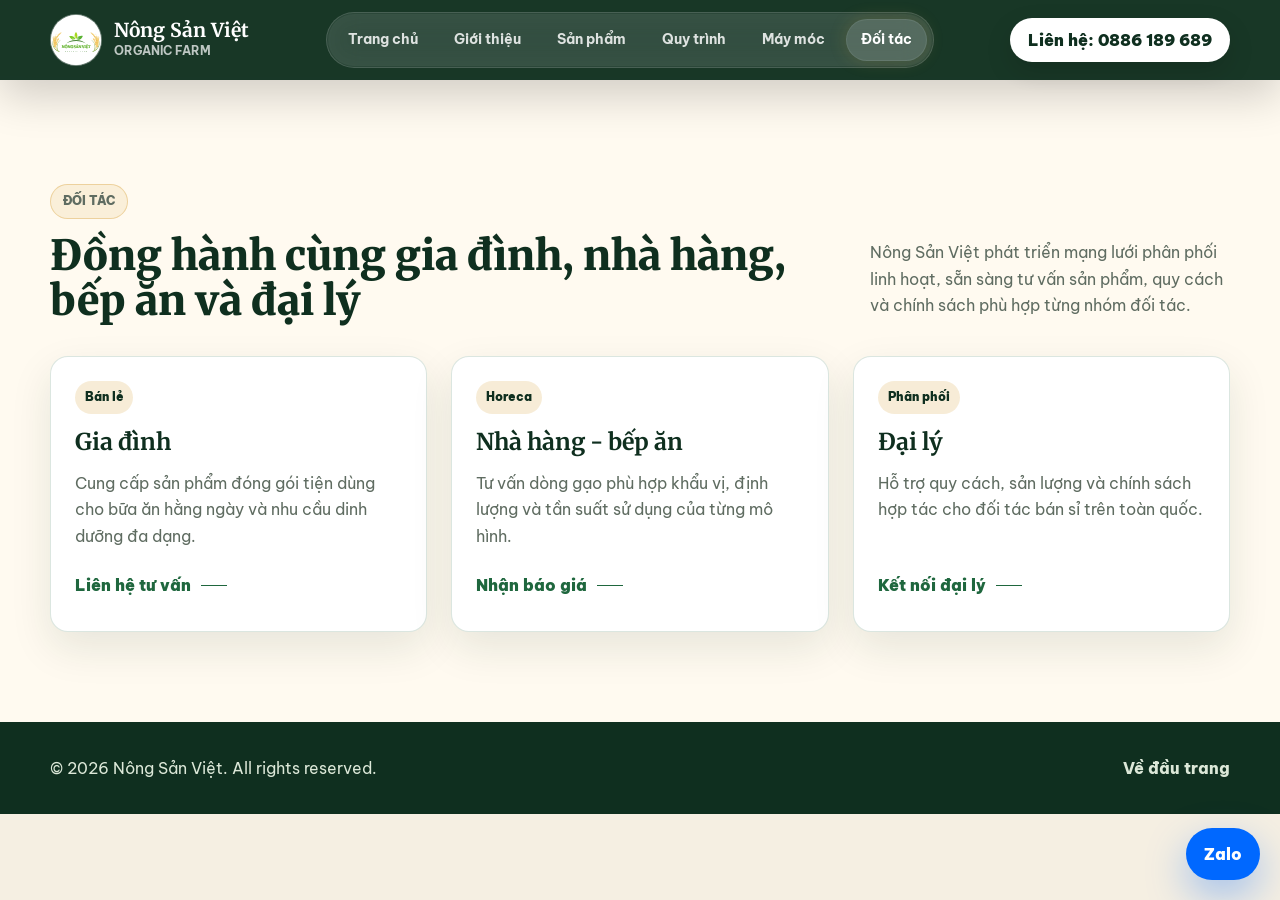
==== doi-tac/index.html @ 74b0c3d0 "ok" ====
﻿<!doctype html>
<html lang="vi">
<head>
  <meta charset="utf-8">
  <meta name="viewport" content="width=device-width, initial-scale=1">
  <title>Nông Sản Việt - Đối tác</title>
  <meta name="description" content="Thông tin hợp tác cùng Nông Sản Việt cho đại lý, nhà hàng và bếp ăn.">
  <meta name="theme-color" content="#123c25">
  <link rel="preconnect" href="https://fonts.googleapis.com">
  <link rel="preconnect" href="https://fonts.gstatic.com" crossorigin>
  <link href="https://fonts.googleapis.com/css2?family=Be+Vietnam+Pro:wght@400;500;600;700;800&family=Merriweather:wght@700;900&display=swap" rel="stylesheet">
  <link rel="stylesheet" href="../styles.css">
</head>
<body>
  <a class="skip-link" href="#main">Bỏ qua điều hướng</a>

  <header class="site-header" id="siteHeader">
    <nav class="container nav-shell" aria-label="Điều hướng chính">
      <a class="brand" href="../index.html" aria-label="Nông Sản Việt - về trang chủ">
        <img src="../images/logo.svg" alt="Logo Nông Sản Việt">
        <span>
          <strong>Nông Sản Việt</strong>
          <small>Organic Farm</small>
        </span>
      </a>

      <button class="nav-toggle" id="navToggle" type="button" aria-label="Mở menu" aria-controls="navLinks" aria-expanded="false">
        <span></span>
        <span></span>
        <span></span>
      </button>

      <div class="nav-links" id="navLinks">
        <span class="nav-indicator" aria-hidden="true"></span>
        <a class="nav-link" href="../index.html">Trang chủ</a>
        <a class="nav-link" href="../gioi-thieu/index.html">Giới thiệu</a>
        <a class="nav-link" href="../sanpham/index.html">Sản phẩm</a>
        <a class="nav-link" href="../quy-trinh/index.html">Quy trình</a>
        <a class="nav-link" href="../may-moc/index.html">Máy móc</a>
        <a class="nav-link active" href="../doi-tac/index.html" aria-current="page">Đối tác</a>
      </div>

      <a class="nav-phone" href="tel:0886189689">Liên hệ: 0886 189 689</a>
    </nav>
  </header>

  <main class="route-main">
    <section class="section partners-section" id="main" aria-labelledby="partners-title">
      <div class="container">
        <div class="section-heading split-heading reveal">
          <div>
            <p class="eyebrow">Đối tác</p>
            <h2 id="partners-title">Đồng hành cùng gia đình, nhà hàng, bếp ăn và đại lý</h2>
          </div>
          <p>Nông Sản Việt phát triển mạng lưới phân phối linh hoạt, sẵn sàng tư vấn sản phẩm, quy cách và chính sách phù hợp từng nhóm đối tác.</p>
        </div>
        <div class="product-grid partner-grid">
          <article class="product-card reveal"><div class="product-body"><span class="tag">Bán lẻ</span><h3>Gia đình</h3><p>Cung cấp sản phẩm đóng gói tiện dùng cho bữa ăn hằng ngày và nhu cầu dinh dưỡng đa dạng.</p><a class="text-link" href="#contact">Liên hệ tư vấn</a></div></article>
          <article class="product-card reveal"><div class="product-body"><span class="tag">Horeca</span><h3>Nhà hàng - bếp ăn</h3><p>Tư vấn dòng gạo phù hợp khẩu vị, định lượng và tần suất sử dụng của từng mô hình.</p><a class="text-link" href="#contact">Nhận báo giá</a></div></article>
          <article class="product-card reveal"><div class="product-body"><span class="tag">Phân phối</span><h3>Đại lý</h3><p>Hỗ trợ quy cách, sản lượng và chính sách hợp tác cho đối tác bán sỉ trên toàn quốc.</p><a class="text-link" href="#contact">Kết nối đại lý</a></div></article>
        </div>
      </div>
    </section>

  </main>
  <footer class="site-footer">
    <div class="container footer-row">
      <p>© 2026 Nông Sản Việt. All rights reserved.</p>
      <a href="../index.html">Về đầu trang</a>
    </div>
  </footer>

  <a class="floating-contact" href="https://zalo.me/84886189689" target="_blank" rel="noopener" aria-label="Mo Zalo Nong San Viet qua so 0886 189 689">Zalo</a>

  <script src="../script.js"></script>
</body>
</html>
---- styles.css ----
﻿:root {
  --forest-950: #0f2f1f;
  --forest-900: #123c25;
  --forest-700: #1f673e;
  --leaf: #80cc28;
  --gold: #d7a03a;
  --rice: #f5efe2;
  --paper: #fffaf0;
  --surface: #ffffff;
  --ink: #1c261f;
  --muted: #5f6c61;
  --line: rgba(31, 103, 62, 0.16);
  --shadow: 0 24px 70px rgba(15, 47, 31, 0.14);
  --soft-shadow: 0 16px 42px rgba(15, 47, 31, 0.1);
  --radius: 18px;
  --container: 1180px;
  --heading: "Merriweather", Georgia, serif;
  --body: "Be Vietnam Pro", system-ui, sans-serif;
}

* {
  box-sizing: border-box;
}

html {
  scroll-behavior: smooth;
  scroll-padding-top: 92px;
}

body {
  margin: 0;
  color: var(--ink);
  background: var(--rice);
  font-family: var(--body);
  font-size: 16px;
  line-height: 1.65;
  letter-spacing: 0;
  overflow-x: hidden;
  text-rendering: optimizeLegibility;
  -webkit-font-smoothing: antialiased;
}

body.nav-open {
  overflow: hidden;
}

a {
  color: inherit;
  text-decoration: none;
}

img {
  display: block;
  max-width: 100%;
  height: auto;
}

button,
input,
textarea {
  font: inherit;
}

button {
  cursor: pointer;
}

::selection {
  color: #fff;
  background: var(--forest-700);
}

:focus-visible {
  outline: 3px solid rgba(215, 160, 58, 0.8);
  outline-offset: 4px;
}

.container {
  width: min(var(--container), calc(100% - 40px));
  margin: 0 auto;
}

.skip-link {
  position: fixed;
  top: 12px;
  left: 12px;
  z-index: 1000;
  transform: translateY(-160%);
  border-radius: var(--radius);
  padding: 10px 14px;
  color: #fff;
  background: var(--forest-900);
  font-weight: 800;
  transition: transform 180ms ease;
}

.skip-link:focus {
  transform: translateY(0);
}

.site-header {
  position: fixed;
  inset: 0 0 auto;
  z-index: 100;
  padding: 18px 0;
  color: #fff;
  transition: background-color 220ms ease, box-shadow 220ms ease, padding 220ms ease, backdrop-filter 220ms ease;
}

.site-header.scrolled,
.site-header.menu-open {
  padding: 12px 0;
  background: rgba(15, 47, 31, 0.96);
  box-shadow: 0 16px 44px rgba(0, 0, 0, 0.18);
  backdrop-filter: blur(18px) saturate(1.2);
}

.nav-shell {
  display: flex;
  align-items: center;
  justify-content: space-between;
  gap: 20px;
}

.brand {
  display: inline-flex;
  align-items: center;
  min-height: 52px;
  gap: 12px;
  font-weight: 800;
}

.brand img {
  width: 52px;
  height: 52px;
  border-radius: 50%;
  border: 1px solid rgba(255, 255, 255, 0.3);
  background: rgba(255, 255, 255, 0.12);
}

.brand span {
  display: grid;
  gap: 0;
}

.brand strong {
  font-family: var(--heading);
  font-size: 1.2rem;
  line-height: 1.1;
}

.brand small {
  color: rgba(255, 255, 255, 0.72);
  font-size: 0.73rem;
  font-weight: 700;
  text-transform: uppercase;
}

.nav-links {
  position: relative;
  display: flex;
  align-items: center;
  justify-content: center;
  gap: 6px;
  border: 1px solid rgba(255, 255, 255, 0.14);
  border-radius: 999px;
  padding: 6px;
  background: rgba(255, 255, 255, 0.1);
  backdrop-filter: blur(16px);
}

.nav-links::before {
  content: "";
  position: absolute;
  inset: 1px;
  border-radius: inherit;
  background: rgba(255, 255, 255, 0.08);
  opacity: 0.7;
  pointer-events: none;
}

.nav-indicator {
  position: absolute;
  top: 0;
  left: 0;
  z-index: 0;
  border-radius: 999px;
  background: rgba(255, 255, 255, 0.16);
  box-shadow: inset 0 0 0 1px rgba(255, 255, 255, 0.08), 0 0 18px rgba(215, 160, 58, 0.18);
  opacity: 0;
  pointer-events: none;
  transition: transform 260ms cubic-bezier(0.2, 0.8, 0.2, 1), width 260ms cubic-bezier(0.2, 0.8, 0.2, 1), opacity 160ms ease;
}

.nav-links.has-indicator .nav-indicator {
  opacity: 1;
}

.nav-indicator.no-transition {
  transition: none;
}

.nav-link {
  position: relative;
  z-index: 1;
  display: inline-flex;
  align-items: center;
  min-height: 42px;
  border-radius: 999px;
  padding: 0 15px;
  color: rgba(255, 255, 255, 0.84);
  font-size: 0.9rem;
  font-weight: 700;
}

.nav-link:hover,
.nav-link.active {
  color: #fff;
}

.nav-phone {
  display: inline-flex;
  align-items: center;
  justify-content: center;
  min-height: 44px;
  border-radius: 999px;
  padding: 0 18px;
  color: var(--forest-950);
  background: #fff;
  font-weight: 900;
  box-shadow: 0 10px 26px rgba(0, 0, 0, 0.16);
}

.nav-toggle {
  display: none;
  width: 48px;
  height: 48px;
  border: 1px solid rgba(255, 255, 255, 0.18);
  border-radius: var(--radius);
  color: #fff;
  background: rgba(255, 255, 255, 0.12);
}

.nav-toggle span {
  display: block;
  width: 22px;
  height: 2px;
  margin: 5px auto;
  border-radius: 999px;
  background: currentColor;
  transition: transform 180ms ease, opacity 180ms ease;
}

.nav-toggle[aria-expanded="true"] span:nth-child(1) {
  transform: translateY(7px) rotate(45deg);
}

.nav-toggle[aria-expanded="true"] span:nth-child(2) {
  opacity: 0;
}

.nav-toggle[aria-expanded="true"] span:nth-child(3) {
  transform: translateY(-7px) rotate(-45deg);
}

.hero {
  position: relative;
  min-height: 86dvh;
  display: flex;
  align-items: center;
  padding: 116px 0 80px;
  color: #fff;
  background: url("images/hero-st25-organic-field.png") center / cover no-repeat;
  isolation: isolate;
  overflow: hidden;
}

.hero-shade {
  position: absolute;
  inset: 0;
  z-index: -1;
  background:
    linear-gradient(90deg, rgba(9, 34, 19, 0.9) 0%, rgba(12, 44, 25, 0.72) 44%, rgba(12, 44, 25, 0.25) 100%),
    linear-gradient(180deg, rgba(0, 0, 0, 0.18), rgba(0, 0, 0, 0.38));
}

.hero-grid {
  display: grid;
  grid-template-columns: minmax(0, 1fr) minmax(330px, 430px);
  align-items: center;
  gap: 56px;
}

.hero-copy {
  max-width: 760px;
}

.eyebrow {
  display: inline-flex;
  align-items: center;
  min-height: 34px;
  border: 1px solid rgba(215, 160, 58, 0.38);
  border-radius: 999px;
  padding: 6px 12px;
  color: var(--gold);
  background: rgba(215, 160, 58, 0.12);
  font-size: 0.78rem;
  font-weight: 900;
  text-transform: uppercase;
  letter-spacing: 0;
}

.hero h1,
.section-heading h2,
.about-copy h2,
.contact-copy h2 {
  margin: 14px 0 0;
  font-family: var(--heading);
  font-weight: 900;
  letter-spacing: 0;
  line-height: 1.08;
}

.hero h1 {
  max-width: 730px;
  font-size: 4.15rem;
}

.hero-lead {
  max-width: 650px;
  margin: 22px 0 0;
  color: #f3ead5;
  font-size: 1.08rem;
}

.hero-actions,
.contact-actions {
  display: flex;
  flex-wrap: wrap;
  gap: 12px;
  margin-top: 30px;
}

.btn {
  display: inline-flex;
  align-items: center;
  justify-content: center;
  min-height: 48px;
  border: 1px solid transparent;
  border-radius: 999px;
  padding: 12px 22px;
  font-weight: 900;
  line-height: 1.1;
  transition: transform 180ms ease, box-shadow 180ms ease, background-color 180ms ease, color 180ms ease;
}

.btn:hover {
  transform: translateY(-2px);
}

.btn-primary {
  color: var(--forest-950);
  background: var(--gold);
  box-shadow: 0 14px 34px rgba(0, 0, 0, 0.18);
}

.btn-primary:hover {
  box-shadow: 0 18px 42px rgba(0, 0, 0, 0.22);
}

.btn-secondary {
  color: #fff;
  border-color: rgba(255, 255, 255, 0.42);
  background: rgba(255, 255, 255, 0.1);
}

.btn-secondary:hover {
  background: rgba(255, 255, 255, 0.18);
}

.btn-outline-dark {
  color: var(--forest-950);
  border-color: rgba(15, 47, 31, 0.22);
  background: transparent;
}

.btn-outline-dark:hover {
  background: rgba(15, 47, 31, 0.06);
}

.hero-product {
  border: 1px solid rgba(255, 255, 255, 0.22);
  border-radius: var(--radius);
  padding: 14px;
  background: rgba(255, 255, 255, 0.13);
  box-shadow: 0 28px 80px rgba(0, 0, 0, 0.28);
  backdrop-filter: blur(16px);
}

.hero-product img {
  width: 100%;
  aspect-ratio: 1 / 1;
  border-radius: var(--radius);
  object-fit: cover;
}

.hero-facts {
  display: grid;
  grid-template-columns: repeat(3, minmax(0, 1fr));
  gap: 1px;
  margin-top: 12px;
  overflow: hidden;
  border-radius: var(--radius);
  background: rgba(255, 255, 255, 0.18);
}

.hero-facts div {
  min-height: 96px;
  padding: 14px;
  background: rgba(15, 47, 31, 0.72);
}

.hero-facts strong {
  display: block;
  color: var(--gold);
  font-family: var(--heading);
  font-size: 1.45rem;
  line-height: 1.1;
}

.hero-facts span {
  display: block;
  margin-top: 4px;
  color: rgba(255, 255, 255, 0.82);
  font-size: 0.78rem;
  line-height: 1.45;
}

.section {
  padding: clamp(74px, 10vh, 116px) 0;
}

.section-heading {
  max-width: 840px;
  margin-bottom: 34px;
}

.split-heading {
  display: grid;
  grid-template-columns: minmax(0, 1fr) 360px;
  gap: 36px;
  align-items: end;
  max-width: none;
}

.section-heading h2,
.about-copy h2,
.contact-copy h2 {
  color: var(--forest-950);
  font-size: 2.6rem;
}

.section-heading p,
.about-copy p,
.contact-copy p {
  margin: 18px 0 0;
  color: var(--muted);
}

.split-heading > p {
  margin: 0 0 4px;
}

.product-section,
.partners-section {
  background: var(--paper);
}

.product-grid {
  display: grid;
  grid-template-columns: repeat(3, minmax(0, 1fr));
  gap: 24px;
}

.product-card {
  display: flex;
  min-height: 100%;
  flex-direction: column;
  overflow: hidden;
  border: 1px solid var(--line);
  border-radius: var(--radius);
  background: var(--surface);
  box-shadow: var(--soft-shadow);
  transition: transform 180ms ease, box-shadow 180ms ease, border-color 180ms ease;
}

.product-card:hover {
  transform: translateY(-4px);
  border-color: rgba(215, 160, 58, 0.55);
  box-shadow: var(--shadow);
}

.product-card-primary {
  border-color: rgba(215, 160, 58, 0.44);
}

.product-media {
  overflow: hidden;
  background: #ede1cd;
}

.product-media img {
  width: 100%;
  aspect-ratio: 1 / 0.8;
  object-fit: cover;
  transition: transform 240ms ease;
}

.product-card:hover .product-media img {
  transform: scale(1.04);
}

.product-body {
  display: flex;
  flex: 1;
  flex-direction: column;
  gap: 14px;
  padding: 24px;
}

.tag {
  align-self: flex-start;
  border-radius: 999px;
  padding: 6px 10px;
  color: var(--forest-950);
  background: rgba(215, 160, 58, 0.2);
  font-size: 0.78rem;
  font-weight: 900;
}

.product-body h3 {
  margin: 0;
  color: var(--forest-950);
  font-family: var(--heading);
  font-size: 1.45rem;
  line-height: 1.2;
}

.product-body p {
  flex: 1;
  margin: 0;
  color: var(--muted);
}

.chip-row {
  display: flex;
  flex-wrap: wrap;
  gap: 8px;
}

.chip-row span,
.standard-row span {
  display: inline-flex;
  align-items: center;
  min-height: 34px;
  border: 1px solid var(--line);
  border-radius: 999px;
  padding: 6px 11px;
  color: var(--forest-900);
  background: var(--rice);
  font-size: 0.82rem;
  font-weight: 800;
}

.text-link {
  display: inline-flex;
  align-items: center;
  width: fit-content;
  min-height: 44px;
  color: var(--forest-700);
  font-weight: 900;
}

.text-link::after {
  content: "";
  width: 26px;
  height: 1px;
  margin-left: 10px;
  background: currentColor;
  transition: width 180ms ease;
}

.text-link:hover::after {
  width: 38px;
}

.about-section,
.process-section {
  background: linear-gradient(180deg, var(--rice), #eef4e6);
}

.machinery-section {
  background: var(--surface);
}

.about-grid,
.contact-grid {
  display: grid;
  align-items: center;
  gap: 56px;
}

.about-grid {
  grid-template-columns: minmax(0, 1fr) minmax(360px, 0.9fr);
}

.value-grid {
  display: grid;
  grid-template-columns: repeat(2, minmax(0, 1fr));
  gap: 14px;
  margin-top: 30px;
}

.value-item {
  min-height: 132px;
  border: 1px solid var(--line);
  border-left: 4px solid var(--gold);
  border-radius: var(--radius);
  padding: 17px;
  background: rgba(255, 255, 255, 0.72);
}

.value-item strong {
  display: block;
  color: var(--forest-950);
  font-size: 0.98rem;
  line-height: 1.35;
}

.value-item span {
  display: block;
  margin-top: 7px;
  color: var(--muted);
  font-size: 0.9rem;
  line-height: 1.55;
}

.about-media {
  display: grid;
  gap: 16px;
}

.image-frame {
  position: relative;
  margin: 0;
  overflow: hidden;
  border: 1px solid rgba(255, 255, 255, 0.55);
  border-radius: var(--radius);
  background: #d9c7a9;
  box-shadow: var(--shadow);
}

.image-frame img {
  width: 100%;
  aspect-ratio: 4 / 3;
  object-fit: cover;
}

.about-media .image-frame img {
  aspect-ratio: 5 / 4;
}

.image-frame figcaption {
  position: absolute;
  right: 12px;
  bottom: 12px;
  left: 12px;
  border-radius: var(--radius);
  padding: 10px 12px;
  color: #fff;
  background: rgba(15, 47, 31, 0.78);
  font-size: 0.86rem;
  font-weight: 800;
  backdrop-filter: blur(12px);
}

.process-list {
  display: grid;
  overflow: hidden;
  border: 1px solid var(--line);
  border-radius: var(--radius);
  background: var(--surface);
  box-shadow: var(--soft-shadow);
}

.process-list div {
  display: grid;
  grid-template-columns: 52px 1fr;
  gap: 16px;
  padding: 18px;
  border-bottom: 1px solid var(--line);
}

.process-list div:last-child {
  border-bottom: 0;
}

.process-list span {
  display: grid;
  place-items: center;
  width: 42px;
  height: 42px;
  border-radius: 50%;
  color: #fff;
  background: var(--forest-900);
  font-family: var(--heading);
  font-weight: 900;
}

.process-list p {
  margin: 0;
  color: var(--muted);
}

.process-list strong {
  display: block;
  color: var(--forest-950);
}

.cook-card {
  border: 1px solid var(--line);
  border-radius: var(--radius);
  padding: 26px;
  background: var(--paper);
  box-shadow: var(--soft-shadow);
}

.cook-card h3,
.contact-form h3 {
  margin: 0;
  color: var(--forest-950);
  font-family: var(--heading);
  font-size: 1.45rem;
  line-height: 1.25;
}

.cook-card ol {
  display: grid;
  gap: 10px;
  margin: 18px 0 0;
  padding-left: 22px;
  color: var(--muted);
}

.cook-card li::marker {
  color: var(--forest-700);
  font-weight: 900;
}

.standard-row {
  display: flex;
  flex-wrap: wrap;
  gap: 8px;
  margin-top: 22px;
}

.contact-section {
  background:
    linear-gradient(180deg, var(--surface), var(--rice)),
    url("images/rice-pattern-warm-background.png") center / cover no-repeat;
  background-blend-mode: normal, multiply;
}

.contact-grid {
  grid-template-columns: minmax(0, 1fr) minmax(340px, 0.78fr);
  align-items: start;
}

.contact-list {
  display: grid;
  gap: 12px;
  margin: 32px 0 0;
}

.contact-list dt {
  color: var(--forest-700);
  font-size: 0.82rem;
  font-weight: 900;
  text-transform: uppercase;
}

.contact-list dd {
  margin: 4px 0 0;
  color: var(--ink);
  font-weight: 700;
}

.contact-list a:hover,
.footer-row a:hover {
  color: var(--forest-700);
}
.contact-form {
  border: 1px solid var(--line);
  border-radius: var(--radius);
  padding: 28px;
  background: var(--surface);
  box-shadow: var(--shadow);
}

.form-heading {
  margin-bottom: 22px;
}

.form-heading p {
  margin: 8px 0 0;
  color: var(--muted);
  font-size: 0.92rem;
}

.contact-form label {
  display: grid;
  gap: 8px;
  margin-top: 16px;
  color: var(--forest-950);
  font-weight: 800;
}

.contact-form input,
.contact-form textarea {
  width: 100%;
  min-height: 48px;
  border: 1px solid rgba(31, 103, 62, 0.22);
  border-radius: var(--radius);
  padding: 12px 14px;
  color: var(--ink);
  background: #fffdf7;
  resize: vertical;
}

.contact-form input:focus,
.contact-form textarea:focus {
  border-color: var(--forest-700);
  outline: 3px solid rgba(128, 204, 40, 0.2);
  outline-offset: 0;
}

.contact-form .btn {
  width: 100%;
  margin-top: 20px;
}
.site-footer {
  padding: 24px 0;
  color: #dce8d8;
  background: var(--forest-950);
}

.footer-row {
  display: flex;
  align-items: center;
  justify-content: space-between;
  gap: 16px;
}

.footer-row p {
  margin: 0;
}

.footer-row a {
  min-height: 44px;
  display: inline-flex;
  align-items: center;
  font-weight: 800;
}

.floating-contact {
  position: fixed;
  right: 20px;
  bottom: 20px;
  z-index: 90;
  display: inline-flex;
  align-items: center;
  justify-content: center;
  min-width: 74px;
  min-height: 52px;
  border-radius: 999px;
  padding: 0 18px;
  color: #fff;
  background: #0068ff;
  font-weight: 900;
  box-shadow: 0 16px 40px rgba(0, 104, 255, 0.34);
}

.reveal {
  opacity: 0;
  transform: translateY(22px);
  transition: opacity 520ms ease, transform 520ms cubic-bezier(0.2, 0.8, 0.2, 1);
}

.reveal.visible {
  opacity: 1;
  transform: none;
}

.product-card:nth-child(2),
.value-item:nth-child(2) {
  transition-delay: 70ms;
}

.product-card:nth-child(3),
.value-item:nth-child(3) {
  transition-delay: 120ms;
}

.value-item:nth-child(4) {
  transition-delay: 170ms;
}

@media (max-width: 1080px) {
  .hero h1 {
    font-size: 3.25rem;
  }

  .section-heading h2,
  .about-copy h2,
  .contact-copy h2 {
    font-size: 2.2rem;
  }

  .nav-phone {
    display: none;
  }
}

@media (max-width: 920px) {
  .site-header {
    padding: 12px 0;
    background: rgba(15, 47, 31, 0.88);
    backdrop-filter: blur(14px);
  }

  .nav-toggle {
    display: block;
  }

  .nav-links {
    position: absolute;
    top: calc(100% + 12px);
    left: 20px;
    right: 20px;
    display: flex;
    flex-direction: column;
    align-items: stretch;
    overflow: hidden;
    max-height: 0;
    opacity: 0;
    transform: translateY(-10px);
    pointer-events: none;
    visibility: hidden;
    border-radius: var(--radius);
    padding: 0 10px;
    background: rgba(15, 47, 31, 0.98);
    box-shadow: var(--shadow);
    transition: max-height 260ms ease, opacity 220ms ease, transform 260ms ease, padding 260ms ease, visibility 0s linear 260ms;
  }

  .nav-links::before,
  .nav-indicator {
    display: none;
  }

  .nav-links.open {
    max-height: 420px;
    opacity: 1;
    transform: translateY(0);
    pointer-events: auto;
    visibility: visible;
    padding: 10px;
    transition: max-height 260ms ease, opacity 220ms ease, transform 260ms ease, padding 260ms ease, visibility 0s;
  }

  .nav-link {
    justify-content: center;
    min-height: 48px;
    border-radius: var(--radius);
  }

  .hero {
    min-height: auto;
    padding: 104px 0 54px;
  }

  .hero-grid,
  .about-grid,
  .contact-grid,
  .split-heading {
    grid-template-columns: 1fr;
    gap: 34px;
  }

  .hero-product {
    max-width: 520px;
  }

  .product-grid {
    grid-template-columns: repeat(2, minmax(0, 1fr));
  }

  .split-heading > p {
    max-width: 680px;
  }
}

@media (max-width: 680px) {
  .container {
    width: min(100% - 28px, var(--container));
  }

  :root {
    --radius: 16px;
  }

  .brand img {
    width: 46px;
    height: 46px;
  }

  .brand strong {
    font-size: 1.02rem;
  }

  .brand small {
    font-size: 0.68rem;
  }

  .hero {
    min-height: 84dvh;
    padding: 96px 0 42px;
  }

  .hero h1 {
    font-size: 2.35rem;
  }

  .hero-lead {
    font-size: 1rem;
  }

  .hero-actions,
  .contact-actions {
    display: grid;
    grid-template-columns: 1fr;
  }

  .btn {
    width: 100%;
  }

  .hero-product {
    display: none;
  }

  .section {
    padding: 64px 0;
  }

  .section-heading h2,
  .about-copy h2,
  .contact-copy h2 {
    font-size: 1.9rem;
  }

  .product-grid,
  .value-grid {
    grid-template-columns: 1fr;
  }

  .product-media img,
  .image-frame img,
  .about-media .image-frame img {
    aspect-ratio: 4 / 3;
  }  .cook-card {
    padding: 22px;
  }

  .process-list div {
    grid-template-columns: 44px 1fr;
    gap: 12px;
    padding: 16px;
  }

  .process-list span {
    width: 38px;
    height: 38px;
  }.footer-row {
    align-items: flex-start;
    flex-direction: column;
  }

  .floating-contact {
    right: 14px;
    bottom: 14px;
    min-height: 48px;
  }
}

@media (max-width: 380px) {
  .container {
    width: min(100% - 22px, var(--container));
  }

  .hero h1 {
    font-size: 2.08rem;
  }

  .section-heading h2,
  .about-copy h2,
  .contact-copy h2 {
    font-size: 1.72rem;
  }

  .brand small {
    display: none;
  }
}

@media (prefers-reduced-motion: reduce) {
  html {
    scroll-behavior: auto;
  }

  *,
  *::before,
  *::after {
    animation-duration: 0.01ms !important;
    animation-iteration-count: 1 !important;
    scroll-behavior: auto !important;
    transition-duration: 0.01ms !important;
  }

  .nav-links::before {
    animation: none !important;
  }

  .reveal {
    opacity: 1 !important;
    transform: none !important;
  }
}

.route-main {
  padding-top: 76px;
}

.route-hero {
  color: #fff;
  background:
    linear-gradient(120deg, rgba(15, 47, 31, 0.94), rgba(31, 103, 62, 0.78)),
    url("images/rice-pattern-warm-background.png") center / cover no-repeat;
}

.route-hero .section-heading {
  margin-bottom: 0;
}

.route-hero h1,
.product-detail-copy h1 {
  margin: 14px 0 0;
  font-family: var(--heading);
  font-size: clamp(2.4rem, 6vw, 4.2rem);
  line-height: 1.08;
}

.route-hero p,
.product-detail-copy .hero-lead {
  max-width: 760px;
}

.route-hero p {
  color: #f3ead5;
}

.product-detail-copy .hero-lead {
  color: var(--muted);
}

.product-detail {
  background: linear-gradient(180deg, var(--rice), var(--paper));
}

.product-detail-grid {
  display: grid;
  grid-template-columns: minmax(320px, 0.9fr) minmax(0, 1fr);
  gap: 56px;
  align-items: center;
}

.product-detail-media {
  overflow: hidden;
  border: 1px solid var(--line);
  border-radius: var(--radius);
  padding: 14px;
  background: var(--surface);
  box-shadow: var(--shadow);
}

.product-detail-media img {
  width: 100%;
  aspect-ratio: 1 / 1;
  border-radius: calc(var(--radius) - 6px);
  object-fit: cover;
}

.product-detail-media .chip-row {
  margin-top: 14px;
}

.product-detail-copy p:not(.eyebrow):not(.hero-lead) {
  color: var(--muted);
}

.feature-list {
  display: grid;
  gap: 12px;
  margin: 26px 0 0;
  padding: 0;
  list-style: none;
}

.feature-list li {
  border: 1px solid var(--line);
  border-left: 4px solid var(--gold);
  border-radius: var(--radius);
  padding: 14px 16px;
  color: var(--forest-950);
  background: rgba(255, 255, 255, 0.72);
  font-weight: 700;
}

.related-section {
  background: var(--surface);
}

.related-grid {
  display: grid;
  grid-template-columns: repeat(2, minmax(0, 1fr));
  gap: 18px;
}

.related-card {
  display: grid;
  grid-template-columns: 116px 1fr;
  align-items: center;
  gap: 16px;
  border: 1px solid var(--line);
  border-radius: var(--radius);
  padding: 12px;
  background: var(--paper);
  box-shadow: var(--soft-shadow);
  font-family: var(--heading);
  font-weight: 900;
}

.related-card img {
  width: 116px;
  height: 92px;
  border-radius: calc(var(--radius) - 6px);
  object-fit: cover;
}

@media (max-width: 920px) {
  .product-detail-grid,
  .related-grid {
    grid-template-columns: 1fr;
  }
}
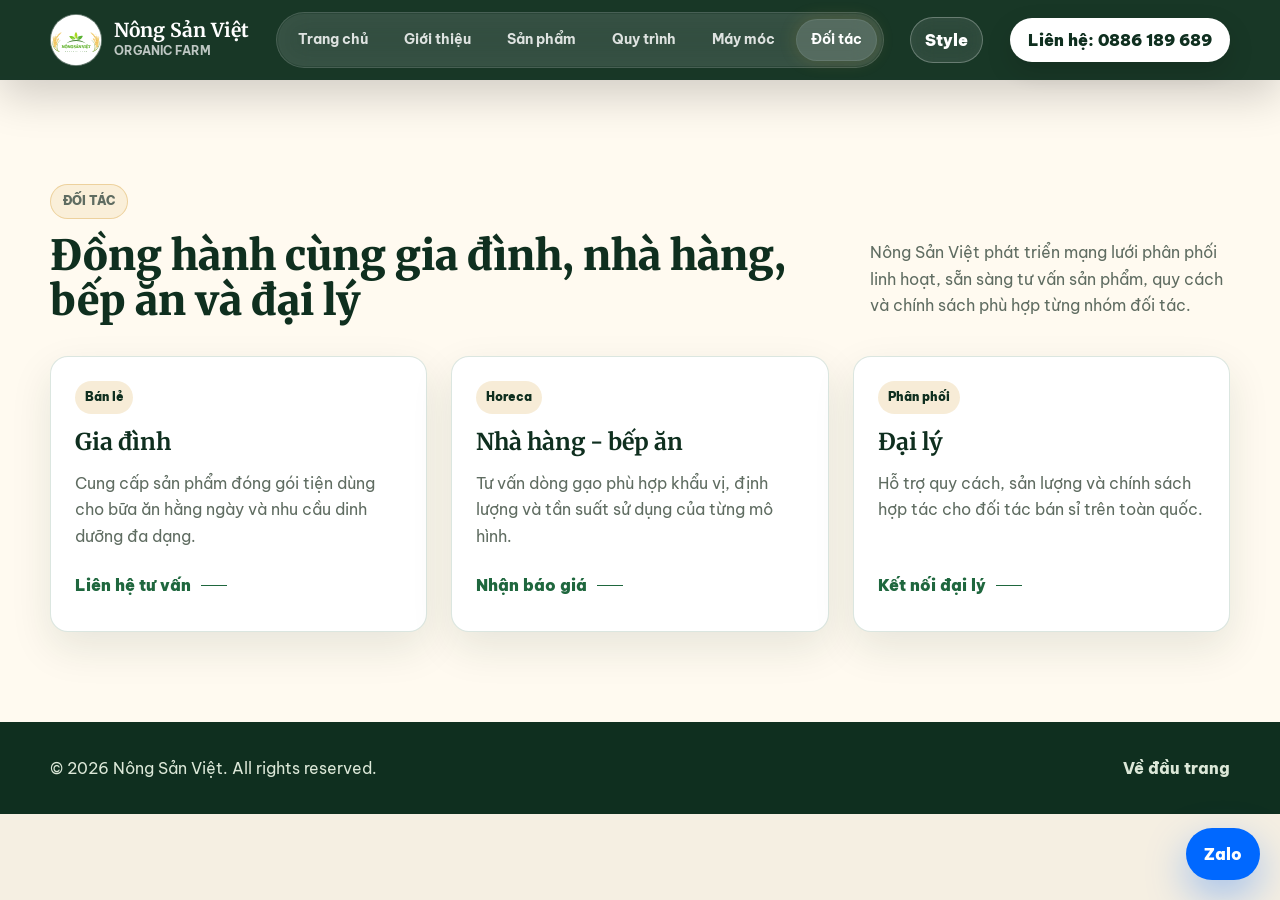
==== commit 4340efd4: "ok" ====
--- a/doi-tac/index.html
+++ b/doi-tac/index.html
@@ -1,4 +1,4 @@
-﻿<!doctype html>
+<!doctype html>
 <html lang="vi">
 <head>
   <meta charset="utf-8">
@@ -10,6 +10,23 @@
   <link rel="preconnect" href="https://fonts.gstatic.com" crossorigin>
   <link href="https://fonts.googleapis.com/css2?family=Be+Vietnam+Pro:wght@400;500;600;700;800&family=Merriweather:wght@700;900&display=swap" rel="stylesheet">
   <link rel="stylesheet" href="../styles.css">
+  <link rel="canonical" href="https://asonlv2002.github.io/nong-san-viet-html/doi-tac/">
+  <meta property="og:type" content="website">
+  <meta property="og:locale" content="vi_VN">
+  <meta property="og:site_name" content="Nông Sản Việt">
+  <meta property="og:title" content="Nông Sản Việt - Đối tác">
+  <meta property="og:description" content="Thông tin hợp tác cùng Nông Sản Việt cho đại lý, nhà hàng và bếp ăn.">
+  <meta property="og:url" content="https://asonlv2002.github.io/nong-san-viet-html/doi-tac/">
+  <meta property="og:image" content="https://asonlv2002.github.io/nong-san-viet-html/images/restaurant-premium-rice-service.png">
+  <meta property="og:image:secure_url" content="https://asonlv2002.github.io/nong-san-viet-html/images/restaurant-premium-rice-service.png">
+  <meta property="og:image:type" content="image/png">
+  <meta property="og:image:width" content="1200">
+  <meta property="og:image:height" content="630">
+  <meta property="og:image:alt" content="Đối tác nhà hàng và đại lý Nông Sản Việt">
+  <meta name="twitter:card" content="summary_large_image">
+  <meta name="twitter:title" content="Nông Sản Việt - Đối tác">
+  <meta name="twitter:description" content="Thông tin hợp tác cùng Nông Sản Việt cho đại lý, nhà hàng và bếp ăn.">
+  <meta name="twitter:image" content="https://asonlv2002.github.io/nong-san-viet-html/images/restaurant-premium-rice-service.png">
 </head>
 <body>
   <a class="skip-link" href="#main">Bỏ qua điều hướng</a>
@@ -40,6 +57,21 @@
         <a class="nav-link active" href="../doi-tac/index.html" aria-current="page">Đối tác</a>
       </div>
 
+      <div class="style-switcher" id="styleSwitcher">
+        <button class="style-switcher-toggle" id="styleToggle" type="button" aria-label="Doi phong cach giao dien" aria-controls="styleMenu" aria-expanded="false">Style</button>
+        <div class="style-menu" id="styleMenu" role="group" aria-label="Chon phong cach website">
+          <button type="button" class="style-option" data-style="original">Ban dau</button>
+          <button type="button" class="style-option" data-style="harvest">Lua chin</button>
+          <button type="button" class="style-option" data-style="river">Song nuoc</button>
+          <button type="button" class="style-option" data-style="terracotta">Gach moc</button>
+          <button type="button" class="style-option" data-style="midnight">Dem xanh</button>
+          <button type="button" class="style-option" data-style="editorial">Tap chi</button>
+          <button type="button" class="style-option" data-style="orchard">Vuon som</button>
+          <button type="button" class="style-option" data-style="market">Cho que</button>
+          <button type="button" class="style-option" data-style="seo">SEO ro rang</button>
+          <button type="button" class="style-option" data-style="business">Doanh nghiep</button>
+        </div>
+      </div>
       <a class="nav-phone" href="tel:0886189689">Liên hệ: 0886 189 689</a>
     </nav>
   </header>
--- a/styles.css
+++ b/styles.css
@@ -1,1275 +1,1642 @@
-﻿:root {
-  --forest-950: #0f2f1f;
-  --forest-900: #123c25;
-  --forest-700: #1f673e;
-  --leaf: #80cc28;
-  --gold: #d7a03a;
-  --rice: #f5efe2;
-  --paper: #fffaf0;
-  --surface: #ffffff;
-  --ink: #1c261f;
-  --muted: #5f6c61;
-  --line: rgba(31, 103, 62, 0.16);
-  --shadow: 0 24px 70px rgba(15, 47, 31, 0.14);
-  --soft-shadow: 0 16px 42px rgba(15, 47, 31, 0.1);
-  --radius: 18px;
-  --container: 1180px;
-  --heading: "Merriweather", Georgia, serif;
-  --body: "Be Vietnam Pro", system-ui, sans-serif;
-}
-
-* {
-  box-sizing: border-box;
-}
-
-html {
-  scroll-behavior: smooth;
-  scroll-padding-top: 92px;
-}
-
-body {
-  margin: 0;
-  color: var(--ink);
-  background: var(--rice);
-  font-family: var(--body);
-  font-size: 16px;
-  line-height: 1.65;
-  letter-spacing: 0;
-  overflow-x: hidden;
-  text-rendering: optimizeLegibility;
-  -webkit-font-smoothing: antialiased;
-}
-
-body.nav-open {
-  overflow: hidden;
-}
-
-a {
-  color: inherit;
-  text-decoration: none;
-}
-
-img {
-  display: block;
-  max-width: 100%;
-  height: auto;
-}
-
-button,
-input,
-textarea {
-  font: inherit;
-}
-
-button {
-  cursor: pointer;
-}
-
-::selection {
-  color: #fff;
-  background: var(--forest-700);
-}
-
-:focus-visible {
-  outline: 3px solid rgba(215, 160, 58, 0.8);
-  outline-offset: 4px;
-}
-
-.container {
-  width: min(var(--container), calc(100% - 40px));
-  margin: 0 auto;
-}
-
-.skip-link {
-  position: fixed;
-  top: 12px;
-  left: 12px;
-  z-index: 1000;
-  transform: translateY(-160%);
-  border-radius: var(--radius);
-  padding: 10px 14px;
-  color: #fff;
-  background: var(--forest-900);
-  font-weight: 800;
-  transition: transform 180ms ease;
-}
-
-.skip-link:focus {
-  transform: translateY(0);
-}
-
-.site-header {
-  position: fixed;
-  inset: 0 0 auto;
-  z-index: 100;
-  padding: 18px 0;
-  color: #fff;
-  transition: background-color 220ms ease, box-shadow 220ms ease, padding 220ms ease, backdrop-filter 220ms ease;
-}
-
-.site-header.scrolled,
-.site-header.menu-open {
-  padding: 12px 0;
-  background: rgba(15, 47, 31, 0.96);
-  box-shadow: 0 16px 44px rgba(0, 0, 0, 0.18);
-  backdrop-filter: blur(18px) saturate(1.2);
-}
-
-.nav-shell {
-  display: flex;
-  align-items: center;
-  justify-content: space-between;
-  gap: 20px;
-}
-
-.brand {
-  display: inline-flex;
-  align-items: center;
-  min-height: 52px;
-  gap: 12px;
-  font-weight: 800;
-}
-
-.brand img {
-  width: 52px;
-  height: 52px;
-  border-radius: 50%;
-  border: 1px solid rgba(255, 255, 255, 0.3);
-  background: rgba(255, 255, 255, 0.12);
-}
-
-.brand span {
-  display: grid;
-  gap: 0;
-}
-
-.brand strong {
-  font-family: var(--heading);
-  font-size: 1.2rem;
-  line-height: 1.1;
-}
-
-.brand small {
-  color: rgba(255, 255, 255, 0.72);
-  font-size: 0.73rem;
-  font-weight: 700;
-  text-transform: uppercase;
-}
-
-.nav-links {
-  position: relative;
-  display: flex;
-  align-items: center;
-  justify-content: center;
-  gap: 6px;
-  border: 1px solid rgba(255, 255, 255, 0.14);
-  border-radius: 999px;
-  padding: 6px;
-  background: rgba(255, 255, 255, 0.1);
-  backdrop-filter: blur(16px);
-}
-
-.nav-links::before {
-  content: "";
-  position: absolute;
-  inset: 1px;
-  border-radius: inherit;
-  background: rgba(255, 255, 255, 0.08);
-  opacity: 0.7;
-  pointer-events: none;
-}
-
-.nav-indicator {
-  position: absolute;
-  top: 0;
-  left: 0;
-  z-index: 0;
-  border-radius: 999px;
-  background: rgba(255, 255, 255, 0.16);
-  box-shadow: inset 0 0 0 1px rgba(255, 255, 255, 0.08), 0 0 18px rgba(215, 160, 58, 0.18);
-  opacity: 0;
-  pointer-events: none;
-  transition: transform 260ms cubic-bezier(0.2, 0.8, 0.2, 1), width 260ms cubic-bezier(0.2, 0.8, 0.2, 1), opacity 160ms ease;
-}
-
-.nav-links.has-indicator .nav-indicator {
-  opacity: 1;
-}
-
-.nav-indicator.no-transition {
-  transition: none;
-}
-
-.nav-link {
-  position: relative;
-  z-index: 1;
-  display: inline-flex;
-  align-items: center;
-  min-height: 42px;
-  border-radius: 999px;
-  padding: 0 15px;
-  color: rgba(255, 255, 255, 0.84);
-  font-size: 0.9rem;
-  font-weight: 700;
-}
-
-.nav-link:hover,
-.nav-link.active {
-  color: #fff;
-}
-
-.nav-phone {
-  display: inline-flex;
-  align-items: center;
-  justify-content: center;
-  min-height: 44px;
-  border-radius: 999px;
-  padding: 0 18px;
-  color: var(--forest-950);
-  background: #fff;
-  font-weight: 900;
-  box-shadow: 0 10px 26px rgba(0, 0, 0, 0.16);
-}
-
-.nav-toggle {
-  display: none;
-  width: 48px;
-  height: 48px;
-  border: 1px solid rgba(255, 255, 255, 0.18);
-  border-radius: var(--radius);
-  color: #fff;
-  background: rgba(255, 255, 255, 0.12);
-}
-
-.nav-toggle span {
-  display: block;
-  width: 22px;
-  height: 2px;
-  margin: 5px auto;
-  border-radius: 999px;
-  background: currentColor;
-  transition: transform 180ms ease, opacity 180ms ease;
-}
-
-.nav-toggle[aria-expanded="true"] span:nth-child(1) {
-  transform: translateY(7px) rotate(45deg);
-}
-
-.nav-toggle[aria-expanded="true"] span:nth-child(2) {
-  opacity: 0;
-}
-
-.nav-toggle[aria-expanded="true"] span:nth-child(3) {
-  transform: translateY(-7px) rotate(-45deg);
-}
-
-.hero {
-  position: relative;
-  min-height: 86dvh;
-  display: flex;
-  align-items: center;
-  padding: 116px 0 80px;
-  color: #fff;
-  background: url("images/hero-st25-organic-field.png") center / cover no-repeat;
-  isolation: isolate;
-  overflow: hidden;
-}
-
-.hero-shade {
-  position: absolute;
-  inset: 0;
-  z-index: -1;
-  background:
-    linear-gradient(90deg, rgba(9, 34, 19, 0.9) 0%, rgba(12, 44, 25, 0.72) 44%, rgba(12, 44, 25, 0.25) 100%),
-    linear-gradient(180deg, rgba(0, 0, 0, 0.18), rgba(0, 0, 0, 0.38));
-}
-
-.hero-grid {
-  display: grid;
-  grid-template-columns: minmax(0, 1fr) minmax(330px, 430px);
-  align-items: center;
-  gap: 56px;
-}
-
-.hero-copy {
-  max-width: 760px;
-}
-
-.eyebrow {
-  display: inline-flex;
-  align-items: center;
-  min-height: 34px;
-  border: 1px solid rgba(215, 160, 58, 0.38);
-  border-radius: 999px;
-  padding: 6px 12px;
-  color: var(--gold);
-  background: rgba(215, 160, 58, 0.12);
-  font-size: 0.78rem;
-  font-weight: 900;
-  text-transform: uppercase;
-  letter-spacing: 0;
-}
-
-.hero h1,
-.section-heading h2,
-.about-copy h2,
-.contact-copy h2 {
-  margin: 14px 0 0;
-  font-family: var(--heading);
-  font-weight: 900;
-  letter-spacing: 0;
-  line-height: 1.08;
-}
-
-.hero h1 {
-  max-width: 730px;
-  font-size: 4.15rem;
-}
-
-.hero-lead {
-  max-width: 650px;
-  margin: 22px 0 0;
-  color: #f3ead5;
-  font-size: 1.08rem;
-}
-
-.hero-actions,
-.contact-actions {
-  display: flex;
-  flex-wrap: wrap;
-  gap: 12px;
-  margin-top: 30px;
-}
-
-.btn {
-  display: inline-flex;
-  align-items: center;
-  justify-content: center;
-  min-height: 48px;
-  border: 1px solid transparent;
-  border-radius: 999px;
-  padding: 12px 22px;
-  font-weight: 900;
-  line-height: 1.1;
-  transition: transform 180ms ease, box-shadow 180ms ease, background-color 180ms ease, color 180ms ease;
-}
-
-.btn:hover {
-  transform: translateY(-2px);
-}
-
-.btn-primary {
-  color: var(--forest-950);
-  background: var(--gold);
-  box-shadow: 0 14px 34px rgba(0, 0, 0, 0.18);
-}
-
-.btn-primary:hover {
-  box-shadow: 0 18px 42px rgba(0, 0, 0, 0.22);
-}
-
-.btn-secondary {
-  color: #fff;
-  border-color: rgba(255, 255, 255, 0.42);
-  background: rgba(255, 255, 255, 0.1);
-}
-
-.btn-secondary:hover {
-  background: rgba(255, 255, 255, 0.18);
-}
-
-.btn-outline-dark {
-  color: var(--forest-950);
-  border-color: rgba(15, 47, 31, 0.22);
-  background: transparent;
-}
-
-.btn-outline-dark:hover {
-  background: rgba(15, 47, 31, 0.06);
-}
-
-.hero-product {
-  border: 1px solid rgba(255, 255, 255, 0.22);
-  border-radius: var(--radius);
-  padding: 14px;
-  background: rgba(255, 255, 255, 0.13);
-  box-shadow: 0 28px 80px rgba(0, 0, 0, 0.28);
-  backdrop-filter: blur(16px);
-}
-
-.hero-product img {
-  width: 100%;
-  aspect-ratio: 1 / 1;
-  border-radius: var(--radius);
-  object-fit: cover;
-}
-
-.hero-facts {
-  display: grid;
-  grid-template-columns: repeat(3, minmax(0, 1fr));
-  gap: 1px;
-  margin-top: 12px;
-  overflow: hidden;
-  border-radius: var(--radius);
-  background: rgba(255, 255, 255, 0.18);
-}
-
-.hero-facts div {
-  min-height: 96px;
-  padding: 14px;
-  background: rgba(15, 47, 31, 0.72);
-}
-
-.hero-facts strong {
-  display: block;
-  color: var(--gold);
-  font-family: var(--heading);
-  font-size: 1.45rem;
-  line-height: 1.1;
-}
-
-.hero-facts span {
-  display: block;
-  margin-top: 4px;
-  color: rgba(255, 255, 255, 0.82);
-  font-size: 0.78rem;
-  line-height: 1.45;
-}
-
-.section {
-  padding: clamp(74px, 10vh, 116px) 0;
-}
-
-.section-heading {
-  max-width: 840px;
-  margin-bottom: 34px;
-}
-
-.split-heading {
-  display: grid;
-  grid-template-columns: minmax(0, 1fr) 360px;
-  gap: 36px;
-  align-items: end;
-  max-width: none;
-}
-
-.section-heading h2,
-.about-copy h2,
-.contact-copy h2 {
-  color: var(--forest-950);
-  font-size: 2.6rem;
-}
-
-.section-heading p,
-.about-copy p,
-.contact-copy p {
-  margin: 18px 0 0;
-  color: var(--muted);
-}
-
-.split-heading > p {
-  margin: 0 0 4px;
-}
-
-.product-section,
-.partners-section {
-  background: var(--paper);
-}
-
-.product-grid {
-  display: grid;
-  grid-template-columns: repeat(3, minmax(0, 1fr));
-  gap: 24px;
-}
-
-.product-card {
-  display: flex;
-  min-height: 100%;
-  flex-direction: column;
-  overflow: hidden;
-  border: 1px solid var(--line);
-  border-radius: var(--radius);
-  background: var(--surface);
-  box-shadow: var(--soft-shadow);
-  transition: transform 180ms ease, box-shadow 180ms ease, border-color 180ms ease;
-}
-
-.product-card:hover {
-  transform: translateY(-4px);
-  border-color: rgba(215, 160, 58, 0.55);
-  box-shadow: var(--shadow);
-}
-
-.product-card-primary {
-  border-color: rgba(215, 160, 58, 0.44);
-}
-
-.product-media {
-  overflow: hidden;
-  background: #ede1cd;
-}
-
-.product-media img {
-  width: 100%;
-  aspect-ratio: 1 / 0.8;
-  object-fit: cover;
-  transition: transform 240ms ease;
-}
-
-.product-card:hover .product-media img {
-  transform: scale(1.04);
-}
-
-.product-body {
-  display: flex;
-  flex: 1;
-  flex-direction: column;
-  gap: 14px;
-  padding: 24px;
-}
-
-.tag {
-  align-self: flex-start;
-  border-radius: 999px;
-  padding: 6px 10px;
-  color: var(--forest-950);
-  background: rgba(215, 160, 58, 0.2);
-  font-size: 0.78rem;
-  font-weight: 900;
-}
-
-.product-body h3 {
-  margin: 0;
-  color: var(--forest-950);
-  font-family: var(--heading);
-  font-size: 1.45rem;
-  line-height: 1.2;
-}
-
-.product-body p {
-  flex: 1;
-  margin: 0;
-  color: var(--muted);
-}
-
-.chip-row {
-  display: flex;
-  flex-wrap: wrap;
-  gap: 8px;
-}
-
-.chip-row span,
-.standard-row span {
-  display: inline-flex;
-  align-items: center;
-  min-height: 34px;
-  border: 1px solid var(--line);
-  border-radius: 999px;
-  padding: 6px 11px;
-  color: var(--forest-900);
-  background: var(--rice);
-  font-size: 0.82rem;
-  font-weight: 800;
-}
-
-.text-link {
-  display: inline-flex;
-  align-items: center;
-  width: fit-content;
-  min-height: 44px;
-  color: var(--forest-700);
-  font-weight: 900;
-}
-
-.text-link::after {
-  content: "";
-  width: 26px;
-  height: 1px;
-  margin-left: 10px;
-  background: currentColor;
-  transition: width 180ms ease;
-}
-
-.text-link:hover::after {
-  width: 38px;
-}
-
-.about-section,
-.process-section {
-  background: linear-gradient(180deg, var(--rice), #eef4e6);
-}
-
-.machinery-section {
-  background: var(--surface);
-}
-
-.about-grid,
-.contact-grid {
-  display: grid;
-  align-items: center;
-  gap: 56px;
-}
-
-.about-grid {
-  grid-template-columns: minmax(0, 1fr) minmax(360px, 0.9fr);
-}
-
-.value-grid {
-  display: grid;
-  grid-template-columns: repeat(2, minmax(0, 1fr));
-  gap: 14px;
-  margin-top: 30px;
-}
-
-.value-item {
-  min-height: 132px;
-  border: 1px solid var(--line);
-  border-left: 4px solid var(--gold);
-  border-radius: var(--radius);
-  padding: 17px;
-  background: rgba(255, 255, 255, 0.72);
-}
-
-.value-item strong {
-  display: block;
-  color: var(--forest-950);
-  font-size: 0.98rem;
-  line-height: 1.35;
-}
-
-.value-item span {
-  display: block;
-  margin-top: 7px;
-  color: var(--muted);
-  font-size: 0.9rem;
-  line-height: 1.55;
-}
-
-.about-media {
-  display: grid;
-  gap: 16px;
-}
-
-.image-frame {
-  position: relative;
-  margin: 0;
-  overflow: hidden;
-  border: 1px solid rgba(255, 255, 255, 0.55);
-  border-radius: var(--radius);
-  background: #d9c7a9;
-  box-shadow: var(--shadow);
-}
-
-.image-frame img {
-  width: 100%;
-  aspect-ratio: 4 / 3;
-  object-fit: cover;
-}
-
-.about-media .image-frame img {
-  aspect-ratio: 5 / 4;
-}
-
-.image-frame figcaption {
-  position: absolute;
-  right: 12px;
-  bottom: 12px;
-  left: 12px;
-  border-radius: var(--radius);
-  padding: 10px 12px;
-  color: #fff;
-  background: rgba(15, 47, 31, 0.78);
-  font-size: 0.86rem;
-  font-weight: 800;
-  backdrop-filter: blur(12px);
-}
-
-.process-list {
-  display: grid;
-  overflow: hidden;
-  border: 1px solid var(--line);
-  border-radius: var(--radius);
-  background: var(--surface);
-  box-shadow: var(--soft-shadow);
-}
-
-.process-list div {
-  display: grid;
-  grid-template-columns: 52px 1fr;
-  gap: 16px;
-  padding: 18px;
-  border-bottom: 1px solid var(--line);
-}
-
-.process-list div:last-child {
-  border-bottom: 0;
-}
-
-.process-list span {
-  display: grid;
-  place-items: center;
-  width: 42px;
-  height: 42px;
-  border-radius: 50%;
-  color: #fff;
-  background: var(--forest-900);
-  font-family: var(--heading);
-  font-weight: 900;
-}
-
-.process-list p {
-  margin: 0;
-  color: var(--muted);
-}
-
-.process-list strong {
-  display: block;
-  color: var(--forest-950);
-}
-
-.cook-card {
-  border: 1px solid var(--line);
-  border-radius: var(--radius);
-  padding: 26px;
-  background: var(--paper);
-  box-shadow: var(--soft-shadow);
-}
-
-.cook-card h3,
-.contact-form h3 {
-  margin: 0;
-  color: var(--forest-950);
-  font-family: var(--heading);
-  font-size: 1.45rem;
-  line-height: 1.25;
-}
-
-.cook-card ol {
-  display: grid;
-  gap: 10px;
-  margin: 18px 0 0;
-  padding-left: 22px;
-  color: var(--muted);
-}
-
-.cook-card li::marker {
-  color: var(--forest-700);
-  font-weight: 900;
-}
-
-.standard-row {
-  display: flex;
-  flex-wrap: wrap;
-  gap: 8px;
-  margin-top: 22px;
-}
-
-.contact-section {
-  background:
-    linear-gradient(180deg, var(--surface), var(--rice)),
-    url("images/rice-pattern-warm-background.png") center / cover no-repeat;
-  background-blend-mode: normal, multiply;
-}
-
-.contact-grid {
-  grid-template-columns: minmax(0, 1fr) minmax(340px, 0.78fr);
-  align-items: start;
-}
-
-.contact-list {
-  display: grid;
-  gap: 12px;
-  margin: 32px 0 0;
-}
-
-.contact-list dt {
-  color: var(--forest-700);
-  font-size: 0.82rem;
-  font-weight: 900;
-  text-transform: uppercase;
-}
-
-.contact-list dd {
-  margin: 4px 0 0;
-  color: var(--ink);
-  font-weight: 700;
-}
-
-.contact-list a:hover,
-.footer-row a:hover {
-  color: var(--forest-700);
-}
-.contact-form {
-  border: 1px solid var(--line);
-  border-radius: var(--radius);
-  padding: 28px;
-  background: var(--surface);
-  box-shadow: var(--shadow);
-}
-
-.form-heading {
-  margin-bottom: 22px;
-}
-
-.form-heading p {
-  margin: 8px 0 0;
-  color: var(--muted);
-  font-size: 0.92rem;
-}
-
-.contact-form label {
-  display: grid;
-  gap: 8px;
-  margin-top: 16px;
-  color: var(--forest-950);
-  font-weight: 800;
-}
-
-.contact-form input,
-.contact-form textarea {
-  width: 100%;
-  min-height: 48px;
-  border: 1px solid rgba(31, 103, 62, 0.22);
-  border-radius: var(--radius);
-  padding: 12px 14px;
-  color: var(--ink);
-  background: #fffdf7;
-  resize: vertical;
-}
-
-.contact-form input:focus,
-.contact-form textarea:focus {
-  border-color: var(--forest-700);
-  outline: 3px solid rgba(128, 204, 40, 0.2);
-  outline-offset: 0;
-}
-
-.contact-form .btn {
-  width: 100%;
-  margin-top: 20px;
-}
-.site-footer {
-  padding: 24px 0;
-  color: #dce8d8;
-  background: var(--forest-950);
-}
-
-.footer-row {
-  display: flex;
-  align-items: center;
-  justify-content: space-between;
-  gap: 16px;
-}
-
-.footer-row p {
-  margin: 0;
-}
-
-.footer-row a {
-  min-height: 44px;
-  display: inline-flex;
-  align-items: center;
-  font-weight: 800;
-}
-
-.floating-contact {
-  position: fixed;
-  right: 20px;
-  bottom: 20px;
-  z-index: 90;
-  display: inline-flex;
-  align-items: center;
-  justify-content: center;
-  min-width: 74px;
-  min-height: 52px;
-  border-radius: 999px;
-  padding: 0 18px;
-  color: #fff;
-  background: #0068ff;
-  font-weight: 900;
-  box-shadow: 0 16px 40px rgba(0, 104, 255, 0.34);
-}
-
-.reveal {
-  opacity: 0;
-  transform: translateY(22px);
-  transition: opacity 520ms ease, transform 520ms cubic-bezier(0.2, 0.8, 0.2, 1);
-}
-
-.reveal.visible {
-  opacity: 1;
-  transform: none;
-}
-
-.product-card:nth-child(2),
-.value-item:nth-child(2) {
-  transition-delay: 70ms;
-}
-
-.product-card:nth-child(3),
-.value-item:nth-child(3) {
-  transition-delay: 120ms;
-}
-
-.value-item:nth-child(4) {
-  transition-delay: 170ms;
-}
-
-@media (max-width: 1080px) {
-  .hero h1 {
-    font-size: 3.25rem;
-  }
-
-  .section-heading h2,
-  .about-copy h2,
-  .contact-copy h2 {
-    font-size: 2.2rem;
-  }
-
-  .nav-phone {
-    display: none;
-  }
-}
-
-@media (max-width: 920px) {
-  .site-header {
-    padding: 12px 0;
-    background: rgba(15, 47, 31, 0.88);
-    backdrop-filter: blur(14px);
-  }
-
-  .nav-toggle {
-    display: block;
-  }
-
-  .nav-links {
-    position: absolute;
-    top: calc(100% + 12px);
-    left: 20px;
-    right: 20px;
-    display: flex;
-    flex-direction: column;
-    align-items: stretch;
-    overflow: hidden;
-    max-height: 0;
-    opacity: 0;
-    transform: translateY(-10px);
-    pointer-events: none;
-    visibility: hidden;
-    border-radius: var(--radius);
-    padding: 0 10px;
-    background: rgba(15, 47, 31, 0.98);
-    box-shadow: var(--shadow);
-    transition: max-height 260ms ease, opacity 220ms ease, transform 260ms ease, padding 260ms ease, visibility 0s linear 260ms;
-  }
-
-  .nav-links::before,
-  .nav-indicator {
-    display: none;
-  }
-
-  .nav-links.open {
-    max-height: 420px;
-    opacity: 1;
-    transform: translateY(0);
-    pointer-events: auto;
-    visibility: visible;
-    padding: 10px;
-    transition: max-height 260ms ease, opacity 220ms ease, transform 260ms ease, padding 260ms ease, visibility 0s;
-  }
-
-  .nav-link {
-    justify-content: center;
-    min-height: 48px;
-    border-radius: var(--radius);
-  }
-
-  .hero {
-    min-height: auto;
-    padding: 104px 0 54px;
-  }
-
-  .hero-grid,
-  .about-grid,
-  .contact-grid,
-  .split-heading {
-    grid-template-columns: 1fr;
-    gap: 34px;
-  }
-
-  .hero-product {
-    max-width: 520px;
-  }
-
-  .product-grid {
-    grid-template-columns: repeat(2, minmax(0, 1fr));
-  }
-
-  .split-heading > p {
-    max-width: 680px;
-  }
-}
-
-@media (max-width: 680px) {
-  .container {
-    width: min(100% - 28px, var(--container));
-  }
-
-  :root {
-    --radius: 16px;
-  }
-
-  .brand img {
-    width: 46px;
-    height: 46px;
-  }
-
-  .brand strong {
-    font-size: 1.02rem;
-  }
-
-  .brand small {
-    font-size: 0.68rem;
-  }
-
-  .hero {
-    min-height: 84dvh;
-    padding: 96px 0 42px;
-  }
-
-  .hero h1 {
-    font-size: 2.35rem;
-  }
-
-  .hero-lead {
-    font-size: 1rem;
-  }
-
-  .hero-actions,
-  .contact-actions {
-    display: grid;
-    grid-template-columns: 1fr;
-  }
-
-  .btn {
-    width: 100%;
-  }
-
-  .hero-product {
-    display: none;
-  }
-
-  .section {
-    padding: 64px 0;
-  }
-
-  .section-heading h2,
-  .about-copy h2,
-  .contact-copy h2 {
-    font-size: 1.9rem;
-  }
-
-  .product-grid,
-  .value-grid {
-    grid-template-columns: 1fr;
-  }
-
-  .product-media img,
-  .image-frame img,
-  .about-media .image-frame img {
-    aspect-ratio: 4 / 3;
-  }  .cook-card {
-    padding: 22px;
-  }
-
-  .process-list div {
-    grid-template-columns: 44px 1fr;
-    gap: 12px;
-    padding: 16px;
-  }
-
-  .process-list span {
-    width: 38px;
-    height: 38px;
-  }.footer-row {
-    align-items: flex-start;
-    flex-direction: column;
-  }
-
-  .floating-contact {
-    right: 14px;
-    bottom: 14px;
-    min-height: 48px;
-  }
-}
-
-@media (max-width: 380px) {
-  .container {
-    width: min(100% - 22px, var(--container));
-  }
-
-  .hero h1 {
-    font-size: 2.08rem;
-  }
-
-  .section-heading h2,
-  .about-copy h2,
-  .contact-copy h2 {
-    font-size: 1.72rem;
-  }
-
-  .brand small {
-    display: none;
-  }
-}
-
-@media (prefers-reduced-motion: reduce) {
-  html {
-    scroll-behavior: auto;
-  }
-
-  *,
-  *::before,
-  *::after {
-    animation-duration: 0.01ms !important;
-    animation-iteration-count: 1 !important;
-    scroll-behavior: auto !important;
-    transition-duration: 0.01ms !important;
-  }
-
-  .nav-links::before {
-    animation: none !important;
-  }
-
-  .reveal {
-    opacity: 1 !important;
-    transform: none !important;
-  }
-}
-
-.route-main {
-  padding-top: 76px;
-}
-
-.route-hero {
-  color: #fff;
-  background:
-    linear-gradient(120deg, rgba(15, 47, 31, 0.94), rgba(31, 103, 62, 0.78)),
-    url("images/rice-pattern-warm-background.png") center / cover no-repeat;
-}
-
-.route-hero .section-heading {
-  margin-bottom: 0;
-}
-
-.route-hero h1,
-.product-detail-copy h1 {
-  margin: 14px 0 0;
-  font-family: var(--heading);
-  font-size: clamp(2.4rem, 6vw, 4.2rem);
-  line-height: 1.08;
-}
-
-.route-hero p,
-.product-detail-copy .hero-lead {
-  max-width: 760px;
-}
-
-.route-hero p {
-  color: #f3ead5;
-}
-
-.product-detail-copy .hero-lead {
-  color: var(--muted);
-}
-
-.product-detail {
-  background: linear-gradient(180deg, var(--rice), var(--paper));
-}
-
-.product-detail-grid {
-  display: grid;
-  grid-template-columns: minmax(320px, 0.9fr) minmax(0, 1fr);
-  gap: 56px;
-  align-items: center;
-}
-
-.product-detail-media {
-  overflow: hidden;
-  border: 1px solid var(--line);
-  border-radius: var(--radius);
-  padding: 14px;
-  background: var(--surface);
-  box-shadow: var(--shadow);
-}
-
-.product-detail-media img {
-  width: 100%;
-  aspect-ratio: 1 / 1;
-  border-radius: calc(var(--radius) - 6px);
-  object-fit: cover;
-}
-
-.product-detail-media .chip-row {
-  margin-top: 14px;
-}
-
-.product-detail-copy p:not(.eyebrow):not(.hero-lead) {
-  color: var(--muted);
-}
-
-.feature-list {
-  display: grid;
-  gap: 12px;
-  margin: 26px 0 0;
-  padding: 0;
-  list-style: none;
-}
-
-.feature-list li {
-  border: 1px solid var(--line);
-  border-left: 4px solid var(--gold);
-  border-radius: var(--radius);
-  padding: 14px 16px;
-  color: var(--forest-950);
-  background: rgba(255, 255, 255, 0.72);
-  font-weight: 700;
-}
-
-.related-section {
-  background: var(--surface);
-}
-
-.related-grid {
-  display: grid;
-  grid-template-columns: repeat(2, minmax(0, 1fr));
-  gap: 18px;
-}
-
-.related-card {
-  display: grid;
-  grid-template-columns: 116px 1fr;
-  align-items: center;
-  gap: 16px;
-  border: 1px solid var(--line);
-  border-radius: var(--radius);
-  padding: 12px;
-  background: var(--paper);
-  box-shadow: var(--soft-shadow);
-  font-family: var(--heading);
-  font-weight: 900;
-}
-
-.related-card img {
-  width: 116px;
-  height: 92px;
-  border-radius: calc(var(--radius) - 6px);
-  object-fit: cover;
-}
-
-@media (max-width: 920px) {
-  .product-detail-grid,
-  .related-grid {
-    grid-template-columns: 1fr;
-  }
-}
+﻿:root {
+  --forest-950: #0f2f1f;
+  --forest-900: #123c25;
+  --forest-700: #1f673e;
+  --leaf: #80cc28;
+  --gold: #d7a03a;
+  --rice: #f5efe2;
+  --paper: #fffaf0;
+  --surface: #ffffff;
+  --ink: #1c261f;
+  --muted: #5f6c61;
+  --line: rgba(31, 103, 62, 0.16);
+  --shadow: 0 24px 70px rgba(15, 47, 31, 0.14);
+  --soft-shadow: 0 16px 42px rgba(15, 47, 31, 0.1);
+  --radius: 18px;
+  --container: 1180px;
+  --heading: "Merriweather", Georgia, serif;
+  --body: "Be Vietnam Pro", system-ui, sans-serif;
+}
+
+* {
+  box-sizing: border-box;
+}
+
+html {
+  scroll-behavior: smooth;
+  scroll-padding-top: 92px;
+}
+
+body {
+  margin: 0;
+  color: var(--ink);
+  background: var(--rice);
+  font-family: var(--body);
+  font-size: 16px;
+  line-height: 1.65;
+  letter-spacing: 0;
+  overflow-x: hidden;
+  text-rendering: optimizeLegibility;
+  -webkit-font-smoothing: antialiased;
+}
+
+body.nav-open {
+  overflow: hidden;
+}
+
+a {
+  color: inherit;
+  text-decoration: none;
+}
+
+img {
+  display: block;
+  max-width: 100%;
+  height: auto;
+}
+
+button,
+input,
+textarea {
+  font: inherit;
+}
+
+button {
+  cursor: pointer;
+}
+
+::selection {
+  color: #fff;
+  background: var(--forest-700);
+}
+
+:focus-visible {
+  outline: 3px solid rgba(215, 160, 58, 0.8);
+  outline-offset: 4px;
+}
+
+.container {
+  width: min(var(--container), calc(100% - 40px));
+  margin: 0 auto;
+}
+
+.skip-link {
+  position: fixed;
+  top: 12px;
+  left: 12px;
+  z-index: 1000;
+  transform: translateY(-160%);
+  border-radius: var(--radius);
+  padding: 10px 14px;
+  color: #fff;
+  background: var(--forest-900);
+  font-weight: 800;
+  transition: transform 180ms ease;
+}
+
+.skip-link:focus {
+  transform: translateY(0);
+}
+
+.site-header {
+  position: fixed;
+  inset: 0 0 auto;
+  z-index: 100;
+  padding: 18px 0;
+  color: #fff;
+  transition: background-color 220ms ease, box-shadow 220ms ease, padding 220ms ease, backdrop-filter 220ms ease;
+}
+
+.site-header.scrolled,
+.site-header.menu-open {
+  padding: 12px 0;
+  background: rgba(15, 47, 31, 0.96);
+  box-shadow: 0 16px 44px rgba(0, 0, 0, 0.18);
+  backdrop-filter: blur(18px) saturate(1.2);
+}
+
+.nav-shell {
+  display: flex;
+  align-items: center;
+  justify-content: space-between;
+  gap: 20px;
+}
+
+.brand {
+  display: inline-flex;
+  align-items: center;
+  min-height: 52px;
+  gap: 12px;
+  font-weight: 800;
+}
+
+.brand img {
+  width: 52px;
+  height: 52px;
+  border-radius: 50%;
+  border: 1px solid rgba(255, 255, 255, 0.3);
+  background: rgba(255, 255, 255, 0.12);
+}
+
+.brand span {
+  display: grid;
+  gap: 0;
+}
+
+.brand strong {
+  font-family: var(--heading);
+  font-size: 1.2rem;
+  line-height: 1.1;
+}
+
+.brand small {
+  color: rgba(255, 255, 255, 0.72);
+  font-size: 0.73rem;
+  font-weight: 700;
+  text-transform: uppercase;
+}
+
+.nav-links {
+  position: relative;
+  display: flex;
+  align-items: center;
+  justify-content: center;
+  gap: 6px;
+  border: 1px solid rgba(255, 255, 255, 0.14);
+  border-radius: 999px;
+  padding: 6px;
+  background: rgba(255, 255, 255, 0.1);
+  backdrop-filter: blur(16px);
+}
+
+.nav-links::before {
+  content: "";
+  position: absolute;
+  inset: 1px;
+  border-radius: inherit;
+  background: rgba(255, 255, 255, 0.08);
+  opacity: 0.7;
+  pointer-events: none;
+}
+
+.nav-indicator {
+  position: absolute;
+  top: 0;
+  left: 0;
+  z-index: 0;
+  border-radius: 999px;
+  background: rgba(255, 255, 255, 0.16);
+  box-shadow: inset 0 0 0 1px rgba(255, 255, 255, 0.08), 0 0 18px rgba(215, 160, 58, 0.18);
+  opacity: 0;
+  pointer-events: none;
+  transition: transform 260ms cubic-bezier(0.2, 0.8, 0.2, 1), width 260ms cubic-bezier(0.2, 0.8, 0.2, 1), opacity 160ms ease;
+}
+
+.nav-links.has-indicator .nav-indicator {
+  opacity: 1;
+}
+
+.nav-indicator.no-transition {
+  transition: none;
+}
+
+.nav-link {
+  position: relative;
+  z-index: 1;
+  display: inline-flex;
+  align-items: center;
+  min-height: 42px;
+  border-radius: 999px;
+  padding: 0 15px;
+  color: rgba(255, 255, 255, 0.84);
+  font-size: 0.9rem;
+  font-weight: 700;
+}
+
+.nav-link:hover,
+.nav-link.active {
+  color: #fff;
+}
+
+.nav-phone {
+  display: inline-flex;
+  align-items: center;
+  justify-content: center;
+  min-height: 44px;
+  border-radius: 999px;
+  padding: 0 18px;
+  color: var(--forest-950);
+  background: #fff;
+  font-weight: 900;
+  box-shadow: 0 10px 26px rgba(0, 0, 0, 0.16);
+}
+
+.nav-toggle {
+  display: none;
+  width: 48px;
+  height: 48px;
+  border: 1px solid rgba(255, 255, 255, 0.18);
+  border-radius: var(--radius);
+  color: #fff;
+  background: rgba(255, 255, 255, 0.12);
+}
+
+.nav-toggle span {
+  display: block;
+  width: 22px;
+  height: 2px;
+  margin: 5px auto;
+  border-radius: 999px;
+  background: currentColor;
+  transition: transform 180ms ease, opacity 180ms ease;
+}
+
+.nav-toggle[aria-expanded="true"] span:nth-child(1) {
+  transform: translateY(7px) rotate(45deg);
+}
+
+.nav-toggle[aria-expanded="true"] span:nth-child(2) {
+  opacity: 0;
+}
+
+.nav-toggle[aria-expanded="true"] span:nth-child(3) {
+  transform: translateY(-7px) rotate(-45deg);
+}
+
+.hero {
+  position: relative;
+  min-height: 86dvh;
+  display: flex;
+  align-items: center;
+  padding: 116px 0 80px;
+  color: #fff;
+  background: url("images/hero-st25-organic-field.png") center / cover no-repeat;
+  isolation: isolate;
+  overflow: hidden;
+}
+
+.hero-shade {
+  position: absolute;
+  inset: 0;
+  z-index: -1;
+  background:
+    linear-gradient(90deg, rgba(9, 34, 19, 0.9) 0%, rgba(12, 44, 25, 0.72) 44%, rgba(12, 44, 25, 0.25) 100%),
+    linear-gradient(180deg, rgba(0, 0, 0, 0.18), rgba(0, 0, 0, 0.38));
+}
+
+.hero-grid {
+  display: grid;
+  grid-template-columns: minmax(0, 1fr) minmax(330px, 430px);
+  align-items: center;
+  gap: 56px;
+}
+
+.hero-copy {
+  max-width: 760px;
+}
+
+.eyebrow {
+  display: inline-flex;
+  align-items: center;
+  min-height: 34px;
+  border: 1px solid rgba(215, 160, 58, 0.38);
+  border-radius: 999px;
+  padding: 6px 12px;
+  color: var(--gold);
+  background: rgba(215, 160, 58, 0.12);
+  font-size: 0.78rem;
+  font-weight: 900;
+  text-transform: uppercase;
+  letter-spacing: 0;
+}
+
+.hero h1,
+.section-heading h2,
+.about-copy h2,
+.contact-copy h2 {
+  margin: 14px 0 0;
+  font-family: var(--heading);
+  font-weight: 900;
+  letter-spacing: 0;
+  line-height: 1.08;
+}
+
+.hero h1 {
+  max-width: 730px;
+  font-size: 4.15rem;
+}
+
+.hero-lead {
+  max-width: 650px;
+  margin: 22px 0 0;
+  color: #f3ead5;
+  font-size: 1.08rem;
+}
+
+.hero-actions,
+.contact-actions {
+  display: flex;
+  flex-wrap: wrap;
+  gap: 12px;
+  margin-top: 30px;
+}
+
+.btn {
+  display: inline-flex;
+  align-items: center;
+  justify-content: center;
+  min-height: 48px;
+  border: 1px solid transparent;
+  border-radius: 999px;
+  padding: 12px 22px;
+  font-weight: 900;
+  line-height: 1.1;
+  transition: transform 180ms ease, box-shadow 180ms ease, background-color 180ms ease, color 180ms ease;
+}
+
+.btn:hover {
+  transform: translateY(-2px);
+}
+
+.btn-primary {
+  color: var(--forest-950);
+  background: var(--gold);
+  box-shadow: 0 14px 34px rgba(0, 0, 0, 0.18);
+}
+
+.btn-primary:hover {
+  box-shadow: 0 18px 42px rgba(0, 0, 0, 0.22);
+}
+
+.btn-secondary {
+  color: #fff;
+  border-color: rgba(255, 255, 255, 0.42);
+  background: rgba(255, 255, 255, 0.1);
+}
+
+.btn-secondary:hover {
+  background: rgba(255, 255, 255, 0.18);
+}
+
+.btn-outline-dark {
+  color: var(--forest-950);
+  border-color: rgba(15, 47, 31, 0.22);
+  background: transparent;
+}
+
+.btn-outline-dark:hover {
+  background: rgba(15, 47, 31, 0.06);
+}
+
+.hero-product {
+  border: 1px solid rgba(255, 255, 255, 0.22);
+  border-radius: var(--radius);
+  padding: 14px;
+  background: rgba(255, 255, 255, 0.13);
+  box-shadow: 0 28px 80px rgba(0, 0, 0, 0.28);
+  backdrop-filter: blur(16px);
+}
+
+.hero-product img {
+  width: 100%;
+  aspect-ratio: 1 / 1;
+  border-radius: var(--radius);
+  object-fit: cover;
+}
+
+.hero-facts {
+  display: grid;
+  grid-template-columns: repeat(3, minmax(0, 1fr));
+  gap: 1px;
+  margin-top: 12px;
+  overflow: hidden;
+  border-radius: var(--radius);
+  background: rgba(255, 255, 255, 0.18);
+}
+
+.hero-facts div {
+  min-height: 96px;
+  padding: 14px;
+  background: rgba(15, 47, 31, 0.72);
+}
+
+.hero-facts strong {
+  display: block;
+  color: var(--gold);
+  font-family: var(--heading);
+  font-size: 1.45rem;
+  line-height: 1.1;
+}
+
+.hero-facts span {
+  display: block;
+  margin-top: 4px;
+  color: rgba(255, 255, 255, 0.82);
+  font-size: 0.78rem;
+  line-height: 1.45;
+}
+
+.section {
+  padding: clamp(74px, 10vh, 116px) 0;
+}
+
+.section-heading {
+  max-width: 840px;
+  margin-bottom: 34px;
+}
+
+.split-heading {
+  display: grid;
+  grid-template-columns: minmax(0, 1fr) 360px;
+  gap: 36px;
+  align-items: end;
+  max-width: none;
+}
+
+.section-heading h2,
+.about-copy h2,
+.contact-copy h2 {
+  color: var(--forest-950);
+  font-size: 2.6rem;
+}
+
+.section-heading p,
+.about-copy p,
+.contact-copy p {
+  margin: 18px 0 0;
+  color: var(--muted);
+}
+
+.split-heading > p {
+  margin: 0 0 4px;
+}
+
+.product-section,
+.partners-section {
+  background: var(--paper);
+}
+
+.product-grid {
+  display: grid;
+  grid-template-columns: repeat(3, minmax(0, 1fr));
+  gap: 24px;
+}
+
+.product-card {
+  display: flex;
+  min-height: 100%;
+  flex-direction: column;
+  overflow: hidden;
+  border: 1px solid var(--line);
+  border-radius: var(--radius);
+  background: var(--surface);
+  box-shadow: var(--soft-shadow);
+  transition: transform 180ms ease, box-shadow 180ms ease, border-color 180ms ease;
+}
+
+.product-card:hover {
+  transform: translateY(-4px);
+  border-color: rgba(215, 160, 58, 0.55);
+  box-shadow: var(--shadow);
+}
+
+.product-card-primary {
+  border-color: rgba(215, 160, 58, 0.44);
+}
+
+.product-media {
+  overflow: hidden;
+  background: #ede1cd;
+}
+
+.product-media img {
+  width: 100%;
+  aspect-ratio: 1 / 0.8;
+  object-fit: cover;
+  transition: transform 240ms ease;
+}
+
+.product-card:hover .product-media img {
+  transform: scale(1.04);
+}
+
+.product-body {
+  display: flex;
+  flex: 1;
+  flex-direction: column;
+  gap: 14px;
+  padding: 24px;
+}
+
+.tag {
+  align-self: flex-start;
+  border-radius: 999px;
+  padding: 6px 10px;
+  color: var(--forest-950);
+  background: rgba(215, 160, 58, 0.2);
+  font-size: 0.78rem;
+  font-weight: 900;
+}
+
+.product-body h3 {
+  margin: 0;
+  color: var(--forest-950);
+  font-family: var(--heading);
+  font-size: 1.45rem;
+  line-height: 1.2;
+}
+
+.product-body p {
+  flex: 1;
+  margin: 0;
+  color: var(--muted);
+}
+
+.chip-row {
+  display: flex;
+  flex-wrap: wrap;
+  gap: 8px;
+}
+
+.chip-row span,
+.standard-row span {
+  display: inline-flex;
+  align-items: center;
+  min-height: 34px;
+  border: 1px solid var(--line);
+  border-radius: 999px;
+  padding: 6px 11px;
+  color: var(--forest-900);
+  background: var(--rice);
+  font-size: 0.82rem;
+  font-weight: 800;
+}
+
+.text-link {
+  display: inline-flex;
+  align-items: center;
+  width: fit-content;
+  min-height: 44px;
+  color: var(--forest-700);
+  font-weight: 900;
+}
+
+.text-link::after {
+  content: "";
+  width: 26px;
+  height: 1px;
+  margin-left: 10px;
+  background: currentColor;
+  transition: width 180ms ease;
+}
+
+.text-link:hover::after {
+  width: 38px;
+}
+
+.about-section,
+.process-section {
+  background: linear-gradient(180deg, var(--rice), #eef4e6);
+}
+
+.machinery-section {
+  background: var(--surface);
+}
+
+.about-grid,
+.contact-grid {
+  display: grid;
+  align-items: center;
+  gap: 56px;
+}
+
+.about-grid {
+  grid-template-columns: minmax(0, 1fr) minmax(360px, 0.9fr);
+}
+
+.value-grid {
+  display: grid;
+  grid-template-columns: repeat(2, minmax(0, 1fr));
+  gap: 14px;
+  margin-top: 30px;
+}
+
+.value-item {
+  min-height: 132px;
+  border: 1px solid var(--line);
+  border-left: 4px solid var(--gold);
+  border-radius: var(--radius);
+  padding: 17px;
+  background: rgba(255, 255, 255, 0.72);
+}
+
+.value-item strong {
+  display: block;
+  color: var(--forest-950);
+  font-size: 0.98rem;
+  line-height: 1.35;
+}
+
+.value-item span {
+  display: block;
+  margin-top: 7px;
+  color: var(--muted);
+  font-size: 0.9rem;
+  line-height: 1.55;
+}
+
+.about-media {
+  display: grid;
+  gap: 16px;
+}
+
+.image-frame {
+  position: relative;
+  margin: 0;
+  overflow: hidden;
+  border: 1px solid rgba(255, 255, 255, 0.55);
+  border-radius: var(--radius);
+  background: #d9c7a9;
+  box-shadow: var(--shadow);
+}
+
+.image-frame img {
+  width: 100%;
+  aspect-ratio: 4 / 3;
+  object-fit: cover;
+}
+
+.about-media .image-frame img {
+  aspect-ratio: 5 / 4;
+}
+
+.image-frame figcaption {
+  position: absolute;
+  right: 12px;
+  bottom: 12px;
+  left: 12px;
+  border-radius: var(--radius);
+  padding: 10px 12px;
+  color: #fff;
+  background: rgba(15, 47, 31, 0.78);
+  font-size: 0.86rem;
+  font-weight: 800;
+  backdrop-filter: blur(12px);
+}
+
+.process-list {
+  display: grid;
+  overflow: hidden;
+  border: 1px solid var(--line);
+  border-radius: var(--radius);
+  background: var(--surface);
+  box-shadow: var(--soft-shadow);
+}
+
+.process-list div {
+  display: grid;
+  grid-template-columns: 52px 1fr;
+  gap: 16px;
+  padding: 18px;
+  border-bottom: 1px solid var(--line);
+}
+
+.process-list div:last-child {
+  border-bottom: 0;
+}
+
+.process-list span {
+  display: grid;
+  place-items: center;
+  width: 42px;
+  height: 42px;
+  border-radius: 50%;
+  color: #fff;
+  background: var(--forest-900);
+  font-family: var(--heading);
+  font-weight: 900;
+}
+
+.process-list p {
+  margin: 0;
+  color: var(--muted);
+}
+
+.process-list strong {
+  display: block;
+  color: var(--forest-950);
+}
+
+.cook-card {
+  border: 1px solid var(--line);
+  border-radius: var(--radius);
+  padding: 26px;
+  background: var(--paper);
+  box-shadow: var(--soft-shadow);
+}
+
+.cook-card h3,
+.contact-form h3 {
+  margin: 0;
+  color: var(--forest-950);
+  font-family: var(--heading);
+  font-size: 1.45rem;
+  line-height: 1.25;
+}
+
+.cook-card ol {
+  display: grid;
+  gap: 10px;
+  margin: 18px 0 0;
+  padding-left: 22px;
+  color: var(--muted);
+}
+
+.cook-card li::marker {
+  color: var(--forest-700);
+  font-weight: 900;
+}
+
+.standard-row {
+  display: flex;
+  flex-wrap: wrap;
+  gap: 8px;
+  margin-top: 22px;
+}
+
+.contact-section {
+  background:
+    linear-gradient(180deg, var(--surface), var(--rice)),
+    url("images/rice-pattern-warm-background.png") center / cover no-repeat;
+  background-blend-mode: normal, multiply;
+}
+
+.contact-grid {
+  grid-template-columns: minmax(0, 1fr) minmax(340px, 0.78fr);
+  align-items: start;
+}
+
+.contact-list {
+  display: grid;
+  gap: 12px;
+  margin: 32px 0 0;
+}
+
+.contact-list dt {
+  color: var(--forest-700);
+  font-size: 0.82rem;
+  font-weight: 900;
+  text-transform: uppercase;
+}
+
+.contact-list dd {
+  margin: 4px 0 0;
+  color: var(--ink);
+  font-weight: 700;
+}
+
+.contact-list a:hover,
+.footer-row a:hover {
+  color: var(--forest-700);
+}
+.contact-form {
+  border: 1px solid var(--line);
+  border-radius: var(--radius);
+  padding: 28px;
+  background: var(--surface);
+  box-shadow: var(--shadow);
+}
+
+.form-heading {
+  margin-bottom: 22px;
+}
+
+.form-heading p {
+  margin: 8px 0 0;
+  color: var(--muted);
+  font-size: 0.92rem;
+}
+
+.contact-form label {
+  display: grid;
+  gap: 8px;
+  margin-top: 16px;
+  color: var(--forest-950);
+  font-weight: 800;
+}
+
+.contact-form input,
+.contact-form textarea {
+  width: 100%;
+  min-height: 48px;
+  border: 1px solid rgba(31, 103, 62, 0.22);
+  border-radius: var(--radius);
+  padding: 12px 14px;
+  color: var(--ink);
+  background: #fffdf7;
+  resize: vertical;
+}
+
+.contact-form input:focus,
+.contact-form textarea:focus {
+  border-color: var(--forest-700);
+  outline: 3px solid rgba(128, 204, 40, 0.2);
+  outline-offset: 0;
+}
+
+.contact-form .btn {
+  width: 100%;
+  margin-top: 20px;
+}
+.site-footer {
+  padding: 24px 0;
+  color: #dce8d8;
+  background: var(--forest-950);
+}
+
+.footer-row {
+  display: flex;
+  align-items: center;
+  justify-content: space-between;
+  gap: 16px;
+}
+
+.footer-row p {
+  margin: 0;
+}
+
+.footer-row a {
+  min-height: 44px;
+  display: inline-flex;
+  align-items: center;
+  font-weight: 800;
+}
+
+.floating-contact {
+  position: fixed;
+  right: 20px;
+  bottom: 20px;
+  z-index: 90;
+  display: inline-flex;
+  align-items: center;
+  justify-content: center;
+  min-width: 74px;
+  min-height: 52px;
+  border-radius: 999px;
+  padding: 0 18px;
+  color: #fff;
+  background: #0068ff;
+  font-weight: 900;
+  box-shadow: 0 16px 40px rgba(0, 104, 255, 0.34);
+}
+
+.reveal {
+  opacity: 0;
+  transform: translateY(22px);
+  transition: opacity 520ms ease, transform 520ms cubic-bezier(0.2, 0.8, 0.2, 1);
+}
+
+.reveal.visible {
+  opacity: 1;
+  transform: none;
+}
+
+.product-card:nth-child(2),
+.value-item:nth-child(2) {
+  transition-delay: 70ms;
+}
+
+.product-card:nth-child(3),
+.value-item:nth-child(3) {
+  transition-delay: 120ms;
+}
+
+.value-item:nth-child(4) {
+  transition-delay: 170ms;
+}
+
+@media (max-width: 1080px) {
+  .hero h1 {
+    font-size: 3.25rem;
+  }
+
+  .section-heading h2,
+  .about-copy h2,
+  .contact-copy h2 {
+    font-size: 2.2rem;
+  }
+
+  .nav-phone {
+    display: none;
+  }
+}
+
+@media (max-width: 920px) {
+  .site-header {
+    padding: 12px 0;
+    background: rgba(15, 47, 31, 0.88);
+    backdrop-filter: blur(14px);
+  }
+
+  .nav-toggle {
+    display: block;
+  }
+
+  .nav-links {
+    position: absolute;
+    top: calc(100% + 12px);
+    left: 20px;
+    right: 20px;
+    display: flex;
+    flex-direction: column;
+    align-items: stretch;
+    overflow: hidden;
+    max-height: 0;
+    opacity: 0;
+    transform: translateY(-10px);
+    pointer-events: none;
+    visibility: hidden;
+    border-radius: var(--radius);
+    padding: 0 10px;
+    background: rgba(15, 47, 31, 0.98);
+    box-shadow: var(--shadow);
+    transition: max-height 260ms ease, opacity 220ms ease, transform 260ms ease, padding 260ms ease, visibility 0s linear 260ms;
+  }
+
+  .nav-links::before,
+  .nav-indicator {
+    display: none;
+  }
+
+  .nav-links.open {
+    max-height: 420px;
+    opacity: 1;
+    transform: translateY(0);
+    pointer-events: auto;
+    visibility: visible;
+    padding: 10px;
+    transition: max-height 260ms ease, opacity 220ms ease, transform 260ms ease, padding 260ms ease, visibility 0s;
+  }
+
+  .nav-link {
+    justify-content: center;
+    min-height: 48px;
+    border-radius: var(--radius);
+  }
+
+  .hero {
+    min-height: auto;
+    padding: 104px 0 54px;
+  }
+
+  .hero-grid,
+  .about-grid,
+  .contact-grid,
+  .split-heading {
+    grid-template-columns: 1fr;
+    gap: 34px;
+  }
+
+  .hero-product {
+    max-width: 520px;
+  }
+
+  .product-grid {
+    grid-template-columns: repeat(2, minmax(0, 1fr));
+  }
+
+  .split-heading > p {
+    max-width: 680px;
+  }
+}
+
+@media (max-width: 680px) {
+  .container {
+    width: min(100% - 28px, var(--container));
+  }
+
+  :root {
+    --radius: 16px;
+  }
+
+  .brand img {
+    width: 46px;
+    height: 46px;
+  }
+
+  .brand strong {
+    font-size: 1.02rem;
+  }
+
+  .brand small {
+    font-size: 0.68rem;
+  }
+
+  .hero {
+    min-height: 84dvh;
+    padding: 96px 0 42px;
+  }
+
+  .hero h1 {
+    font-size: 2.35rem;
+  }
+
+  .hero-lead {
+    font-size: 1rem;
+  }
+
+  .hero-actions,
+  .contact-actions {
+    display: grid;
+    grid-template-columns: 1fr;
+  }
+
+  .btn {
+    width: 100%;
+  }
+
+  .hero-product {
+    display: none;
+  }
+
+  .section {
+    padding: 64px 0;
+  }
+
+  .section-heading h2,
+  .about-copy h2,
+  .contact-copy h2 {
+    font-size: 1.9rem;
+  }
+
+  .product-grid,
+  .value-grid {
+    grid-template-columns: 1fr;
+  }
+
+  .product-media img,
+  .image-frame img,
+  .about-media .image-frame img {
+    aspect-ratio: 4 / 3;
+  }  .cook-card {
+    padding: 22px;
+  }
+
+  .process-list div {
+    grid-template-columns: 44px 1fr;
+    gap: 12px;
+    padding: 16px;
+  }
+
+  .process-list span {
+    width: 38px;
+    height: 38px;
+  }.footer-row {
+    align-items: flex-start;
+    flex-direction: column;
+  }
+
+  .floating-contact {
+    right: 14px;
+    bottom: 14px;
+    min-height: 48px;
+  }
+}
+
+@media (max-width: 380px) {
+  .container {
+    width: min(100% - 22px, var(--container));
+  }
+
+  .hero h1 {
+    font-size: 2.08rem;
+  }
+
+  .section-heading h2,
+  .about-copy h2,
+  .contact-copy h2 {
+    font-size: 1.72rem;
+  }
+
+  .brand small {
+    display: none;
+  }
+}
+
+@media (prefers-reduced-motion: reduce) {
+  html {
+    scroll-behavior: auto;
+  }
+
+  *,
+  *::before,
+  *::after {
+    animation-duration: 0.01ms !important;
+    animation-iteration-count: 1 !important;
+    scroll-behavior: auto !important;
+    transition-duration: 0.01ms !important;
+  }
+
+  .nav-links::before {
+    animation: none !important;
+  }
+
+  .reveal {
+    opacity: 1 !important;
+    transform: none !important;
+  }
+}
+
+.route-main {
+  padding-top: 76px;
+}
+
+.route-hero {
+  color: #fff;
+  background:
+    linear-gradient(120deg, rgba(15, 47, 31, 0.94), rgba(31, 103, 62, 0.78)),
+    url("images/rice-pattern-warm-background.png") center / cover no-repeat;
+}
+
+.route-hero .section-heading {
+  margin-bottom: 0;
+}
+
+.route-hero h1,
+.product-detail-copy h1 {
+  margin: 14px 0 0;
+  font-family: var(--heading);
+  font-size: clamp(2.4rem, 6vw, 4.2rem);
+  line-height: 1.08;
+}
+
+.route-hero p,
+.product-detail-copy .hero-lead {
+  max-width: 760px;
+}
+
+.route-hero p {
+  color: #f3ead5;
+}
+
+.product-detail-copy .hero-lead {
+  color: var(--muted);
+}
+
+.product-detail {
+  background: linear-gradient(180deg, var(--rice), var(--paper));
+}
+
+.product-detail-grid {
+  display: grid;
+  grid-template-columns: minmax(320px, 0.9fr) minmax(0, 1fr);
+  gap: 56px;
+  align-items: center;
+}
+
+.product-detail-media {
+  overflow: hidden;
+  border: 1px solid var(--line);
+  border-radius: var(--radius);
+  padding: 14px;
+  background: var(--surface);
+  box-shadow: var(--shadow);
+}
+
+.product-detail-media img {
+  width: 100%;
+  aspect-ratio: 1 / 1;
+  border-radius: calc(var(--radius) - 6px);
+  object-fit: cover;
+}
+
+.product-detail-media .chip-row {
+  margin-top: 14px;
+}
+
+.product-detail-copy p:not(.eyebrow):not(.hero-lead) {
+  color: var(--muted);
+}
+
+.feature-list {
+  display: grid;
+  gap: 12px;
+  margin: 26px 0 0;
+  padding: 0;
+  list-style: none;
+}
+
+.feature-list li {
+  border: 1px solid var(--line);
+  border-left: 4px solid var(--gold);
+  border-radius: var(--radius);
+  padding: 14px 16px;
+  color: var(--forest-950);
+  background: rgba(255, 255, 255, 0.72);
+  font-weight: 700;
+}
+
+.related-section {
+  background: var(--surface);
+}
+
+.related-grid {
+  display: grid;
+  grid-template-columns: repeat(2, minmax(0, 1fr));
+  gap: 18px;
+}
+
+.related-card {
+  display: grid;
+  grid-template-columns: 116px 1fr;
+  align-items: center;
+  gap: 16px;
+  border: 1px solid var(--line);
+  border-radius: var(--radius);
+  padding: 12px;
+  background: var(--paper);
+  box-shadow: var(--soft-shadow);
+  font-family: var(--heading);
+  font-weight: 900;
+}
+
+.related-card img {
+  width: 116px;
+  height: 92px;
+  border-radius: calc(var(--radius) - 6px);
+  object-fit: cover;
+}
+
+@media (max-width: 920px) {
+  .product-detail-grid,
+  .related-grid {
+    grid-template-columns: 1fr;
+  }
+}
+
+/* Style switcher: one content tree, seven polished layout systems. */
+.style-switcher { position: relative; z-index: 5; }
+.style-switcher-toggle,
+.style-option { border: 1px solid rgba(255,255,255,.28); color: #fff; background: rgba(255,255,255,.12); font-weight: 900; }
+.style-switcher-toggle { min-height: 42px; border-radius: 999px; padding: 9px 14px; backdrop-filter: blur(12px); }
+.style-menu { position: absolute; top: calc(100% + 10px); right: 0; display: grid; grid-template-columns: repeat(2, minmax(112px, 1fr)); gap: 8px; min-width: 260px; padding: 10px; border: 1px solid rgba(255,255,255,.2); border-radius: var(--radius); background: rgba(18,60,37,.96); box-shadow: var(--shadow); opacity: 0; pointer-events: none; transform: translateY(-8px); transition: opacity 180ms ease, transform 180ms ease; }
+.style-switcher.open .style-menu { opacity: 1; pointer-events: auto; transform: translateY(0); }
+.style-option { min-height: 40px; border-radius: 12px; padding: 8px 10px; text-align: left; }
+.style-option.active { color: #132014; background: #f0c35a; }
+
+body[data-style] .hero-grid,
+body[data-style] .product-grid,
+body[data-style] .about-grid,
+body[data-style] .contact-grid { transition: grid-template-columns 220ms ease, gap 220ms ease; }
+body[data-style] .product-card,
+body[data-style] .value-item,
+body[data-style] .image-frame,
+body[data-style] .process-list { transition: transform 180ms ease, border-radius 180ms ease, box-shadow 180ms ease, background-color 180ms ease; }
+body[data-style] .section { position: relative; overflow: hidden; }
+
+/* 1. Lua chin - warm premium farm catalogue. */
+body[data-style="harvest"] { --forest-950:#2b2415; --forest-900:#5e421c; --forest-700:#8b6123; --leaf:#6f8f35; --gold:#d8a444; --rice:#f6ead3; --paper:#fff8ec; --surface:#fffdf8; --ink:#2b241b; --muted:#71624c; --line:rgba(139,97,35,.2); --radius:22px; --shadow:0 26px 70px rgba(72,48,20,.16); --soft-shadow:0 14px 34px rgba(72,48,20,.1); }
+body[data-style="harvest"] .hero { background-position:center; }
+body[data-style="harvest"] .hero-shade { background:linear-gradient(90deg, rgba(43,36,21,.9), rgba(94,66,28,.64) 52%, rgba(94,66,28,.18)); }
+body[data-style="harvest"] .hero-grid { grid-template-columns:minmax(0,1.15fr) minmax(320px,.85fr); gap:42px; }
+body[data-style="harvest"] .hero-product { border-radius:34px; }
+body[data-style="harvest"] .product-grid { grid-template-columns:1.25fr .9fr .9fr; }
+body[data-style="harvest"] .about-grid { grid-template-columns:.95fr 1.05fr; }
+
+/* 2. Song nuoc - calm aqua, image first, cards as wide islands. */
+body[data-style="river"] { --forest-950:#07313b; --forest-900:#0b5362; --forest-700:#127c83; --leaf:#2fae93; --gold:#e9bd69; --rice:#e8f4ef; --paper:#f6fbf8; --surface:#ffffff; --ink:#153037; --muted:#557078; --line:rgba(18,124,131,.18); --radius:30px; --shadow:0 26px 70px rgba(7,49,59,.14); --soft-shadow:0 14px 34px rgba(7,49,59,.09); }
+body[data-style="river"] .site-header.scrolled,
+body[data-style="river"] .site-header.menu-open { background:rgba(7,49,59,.94); }
+body[data-style="river"] .hero-shade { background:linear-gradient(100deg, rgba(7,49,59,.42), rgba(7,49,59,.82) 48%, rgba(7,49,59,.92)); }
+body[data-style="river"] .hero-grid { grid-template-columns:minmax(320px,.78fr) minmax(0,1.22fr); }
+body[data-style="river"] .hero-product { order:1; border-radius:40px; }
+body[data-style="river"] .hero-copy { order:2; }
+body[data-style="river"] .product-grid { grid-template-columns:1fr 1fr; }
+body[data-style="river"] .product-card-primary { grid-column:1 / -1; display:grid; grid-template-columns:.9fr 1.1fr; }
+body[data-style="river"] .product-card-primary .product-media img { height:100%; aspect-ratio:auto; }
+body[data-style="river"] .value-grid { grid-template-columns:1fr; }
+
+/* 3. Gach moc - earthy workshop grid, compact and utilitarian. */
+body[data-style="terracotta"] { --forest-950:#332015; --forest-900:#74351f; --forest-700:#a14e2f; --leaf:#6f7e3a; --gold:#cc9554; --rice:#efe0d0; --paper:#fbf0e6; --surface:#fff8f1; --ink:#302119; --muted:#735849; --line:rgba(161,78,47,.22); --radius:10px; --shadow:0 18px 0 rgba(51,32,21,.08); --soft-shadow:0 10px 0 rgba(51,32,21,.06); }
+body[data-style="terracotta"] .hero { min-height:76dvh; }
+body[data-style="terracotta"] .hero-shade { background:linear-gradient(90deg, rgba(51,32,21,.88), rgba(116,53,31,.58)); }
+body[data-style="terracotta"] .hero-grid { grid-template-columns:minmax(0,1fr) 360px; gap:24px; align-items:end; }
+body[data-style="terracotta"] .product-grid { grid-template-columns:repeat(4,1fr); gap:16px; }
+body[data-style="terracotta"] .product-card-primary { grid-column:span 2; }
+body[data-style="terracotta"] .about-grid,
+body[data-style="terracotta"] .contact-grid { grid-template-columns:1fr 1fr; gap:28px; }
+body[data-style="terracotta"] .value-grid { grid-template-columns:repeat(2,1fr); }
+
+/* 4. Dem xanh - premium dark corporate, readable and steady. */
+body[data-style="midnight"] {
+  --forest-950:#0b1714;
+  --forest-900:#132c26;
+  --forest-700:#2b6655;
+  --leaf:#78a866;
+  --gold:#d0b46b;
+  --rice:#0f1d19;
+  --paper:#13231f;
+  --surface:#1a2d27;
+  --ink:#f3f0e6;
+  --muted:#b8c3ba;
+  --line:rgba(208,180,107,.18);
+  --radius:18px;
+  --shadow:0 26px 70px rgba(0,0,0,.34);
+  --soft-shadow:0 14px 38px rgba(0,0,0,.24);
+}
+body[data-style="midnight"] .site-header.scrolled,
+body[data-style="midnight"] .site-header.menu-open { background:rgba(11,23,20,.95); }
+body[data-style="midnight"] .hero {
+  min-height:86dvh;
+  background-image:linear-gradient(120deg, rgba(11,23,20,.92), rgba(19,44,38,.7)), url("images/hero-st25-organic-field.png");
+  background-position:center;
+}
+body[data-style="midnight"] .hero-shade { background:linear-gradient(90deg, rgba(11,23,20,.72), rgba(11,23,20,.34)); }
+body[data-style="midnight"] .hero-grid {
+  grid-template-columns:minmax(0,1fr) minmax(330px,430px);
+  align-items:center;
+  text-align:left;
+}
+body[data-style="midnight"] .hero-lead { color:#ded8c8; margin-inline:0; }
+body[data-style="midnight"] .hero-actions { justify-content:flex-start; }
+body[data-style="midnight"] .hero-product {
+  max-width:none;
+  border-color:rgba(208,180,107,.28);
+  background:rgba(26,45,39,.82);
+}
+body[data-style="midnight"] .hero-facts div { background:#10231e; }
+body[data-style="midnight"] .product-section,
+body[data-style="midnight"] .about-section,
+body[data-style="midnight"] .process-section,
+body[data-style="midnight"] .partners-section { background:var(--paper); }
+body[data-style="midnight"] .product-grid { grid-template-columns:repeat(3,minmax(0,1fr)); align-items:stretch; }
+body[data-style="midnight"] .product-card:nth-child(2) { margin-top:0; }
+body[data-style="midnight"] .product-card,
+body[data-style="midnight"] .process-list,
+body[data-style="midnight"] .cook-card,
+body[data-style="midnight"] .contact-form { background:var(--surface); }
+body[data-style="midnight"] .value-item,
+body[data-style="midnight"] .chip-row span,
+body[data-style="midnight"] .standard-row span { background:rgba(255,255,255,.04); }
+body[data-style="midnight"] .image-frame figcaption { background:rgba(11,23,20,.82); }
+
+/* 5. Tap chi - warm editorial magazine with controlled hierarchy. */
+body[data-style="editorial"] {
+  --forest-950:#1c1914;
+  --forest-900:#3e3427;
+  --forest-700:#756044;
+  --leaf:#6f7b47;
+  --gold:#b86a2c;
+  --rice:#f0eadf;
+  --paper:#fffaf0;
+  --surface:#fffdf8;
+  --ink:#1c1914;
+  --muted:#665f54;
+  --line:rgba(28,25,20,.18);
+  --radius:12px;
+  --shadow:0 18px 46px rgba(42,34,24,.1);
+  --soft-shadow:0 10px 28px rgba(42,34,24,.07);
+}
+body[data-style="editorial"] .site-header.scrolled,
+body[data-style="editorial"] .site-header.menu-open { background:rgba(28,25,20,.94); }
+body[data-style="editorial"] .hero {
+  min-height:82dvh;
+  color:#fff;
+  background:linear-gradient(90deg, rgba(28,25,20,.88), rgba(62,52,39,.58)), url("images/hero-st25-organic-field.png") center/cover;
+}
+body[data-style="editorial"] .hero-shade { background:none; }
+body[data-style="editorial"] .hero-grid {
+  grid-template-columns:minmax(0,1fr) minmax(320px,420px);
+  gap:48px;
+  padding-top:0;
+  padding-bottom:0;
+  border:0;
+}
+body[data-style="editorial"] .hero h1 {
+  max-width:760px;
+  font-size:clamp(2.7rem,5.5vw,5.2rem);
+  line-height:1.02;
+  text-transform:none;
+}
+body[data-style="editorial"] .hero-lead { color:#f1e6d5; }
+body[data-style="editorial"] .btn-secondary { color:#fff; }
+body[data-style="editorial"] .hero-product {
+  border:1px solid rgba(255,255,255,.24);
+  border-radius:var(--radius);
+  background:rgba(255,255,255,.12);
+  box-shadow:var(--shadow);
+}
+body[data-style="editorial"] .section-heading {
+  padding-bottom:18px;
+  border-bottom:1px solid var(--line);
+}
+body[data-style="editorial"] .product-grid {
+  grid-template-columns:1.12fr .94fr .94fr;
+  gap:22px;
+  background:transparent;
+  border:0;
+}
+body[data-style="editorial"] .product-card {
+  border:1px solid var(--line);
+  border-radius:var(--radius);
+  box-shadow:var(--soft-shadow);
+}
+body[data-style="editorial"] .product-card-primary { grid-row:auto; }
+body[data-style="editorial"] .about-grid { grid-template-columns:1fr 1fr; }
+body[data-style="editorial"] .value-grid { grid-template-columns:repeat(2,minmax(0,1fr)); }
+body[data-style="editorial"] .image-frame figcaption { background:rgba(28,25,20,.78); }
+
+/* 6. Vuon som - soft orchard, generous whitespace and rounded media. */
+body[data-style="orchard"] { --forest-950:#20321f; --forest-900:#3f6538; --forest-700:#6d9144; --leaf:#a9be62; --gold:#df8f5d; --rice:#f2eadf; --paper:#fff8f1; --surface:#fffdfa; --ink:#263024; --muted:#68715f; --line:rgba(109,145,68,.18); --radius:32px; --shadow:0 26px 68px rgba(70,92,49,.15); --soft-shadow:0 14px 34px rgba(70,92,49,.09); }
+body[data-style="orchard"] .hero-shade { background:linear-gradient(90deg, rgba(32,50,31,.86), rgba(63,101,56,.58), rgba(63,101,56,.16)); }
+body[data-style="orchard"] .hero-grid { grid-template-columns:minmax(0,.92fr) minmax(360px,1.08fr); gap:64px; }
+body[data-style="orchard"] .hero-product { border-radius:52px 18px; }
+body[data-style="orchard"] .product-grid { grid-template-columns:.9fr 1.1fr .9fr; }
+body[data-style="orchard"] .product-card:nth-child(2) { transform:translateY(28px); }
+body[data-style="orchard"] .about-grid { grid-template-columns:.82fr 1.18fr; }
+body[data-style="orchard"] .about-media { order:1; }
+body[data-style="orchard"] .about-copy { order:2; }
+
+/* 7. Cho que - lively but controlled marketplace. */
+body[data-style="market"] { --forest-950:#1f2a17; --forest-900:#425b25; --forest-700:#768334; --leaf:#c2c95a; --gold:#dc6d35; --rice:#f5ecc8; --paper:#fff6d8; --surface:#fffdf0; --ink:#2a2918; --muted:#706946; --line:rgba(220,109,53,.22); --radius:16px; --shadow:0 24px 58px rgba(82,78,35,.14); --soft-shadow:0 12px 30px rgba(82,78,35,.1); }
+body[data-style="market"] .hero-shade { background:linear-gradient(90deg, rgba(31,42,23,.86), rgba(66,91,37,.62), rgba(66,91,37,.2)); }
+body[data-style="market"] .hero-grid { grid-template-columns:minmax(0,1fr) 380px; align-items:end; }
+body[data-style="market"] .hero-copy { padding:24px; border-radius:var(--radius); background:rgba(255,246,216,.92); color:var(--ink); box-shadow:var(--soft-shadow); }
+body[data-style="market"] .hero-lead { color:var(--muted); }
+body[data-style="market"] .product-grid { grid-template-columns:repeat(3,1fr); gap:26px; }
+body[data-style="market"] .product-card:nth-child(2) { transform:translateY(22px); }
+body[data-style="market"] .product-card:hover { transform:translateY(-4px); }
+body[data-style="market"] .value-grid { grid-template-columns:repeat(4,1fr); }
+
+@media (min-width:921px) {
+  body[data-style="river"] .section,
+  body[data-style="orchard"] .section { border-radius:42px; margin:24px auto; width:min(1220px, calc(100% - 36px)); }
+  body[data-style="editorial"] .section { border-top:1px solid var(--line); }
+  body[data-style="midnight"] .section { width:min(1200px, calc(100% - 40px)); margin:22px auto; border:1px solid var(--line); border-radius:28px; }
+  body[data-style="market"] .partners-section .standard-row { display:grid; grid-template-columns:repeat(4,minmax(0,1fr)); }
+}
+
+@media (max-width:1080px) {
+  .style-switcher { margin-left:auto; }
+  body[data-style="terracotta"] .product-grid,
+  body[data-style="market"] .value-grid { grid-template-columns:repeat(2,1fr); }
+}
+@media (max-width:920px) {
+  .style-menu { right:-56px; }
+  body[data-style] .hero-grid,
+  body[data-style] .about-grid,
+  body[data-style] .contact-grid { grid-template-columns:1fr; }
+  body[data-style="river"] .hero-copy,
+  body[data-style="river"] .hero-product,
+  body[data-style="orchard"] .about-copy,
+  body[data-style="orchard"] .about-media { order:initial; }
+  body[data-style="river"] .product-card-primary { display:flex; grid-column:auto; }
+  body[data-style="river"] .product-grid,
+  body[data-style="editorial"] .product-grid,
+  body[data-style="orchard"] .product-grid { grid-template-columns:1fr 1fr; }
+  body[data-style="midnight"] .hero-actions { justify-content:center; }
+}
+@media (max-width:680px) {
+  .style-switcher-toggle { min-height:38px; padding:7px 11px; }
+  .style-menu { position:fixed; top:72px; right:14px; left:14px; grid-template-columns:1fr 1fr; }
+  body[data-style] .product-grid,
+  body[data-style] .value-grid { grid-template-columns:1fr; }
+  body[data-style="editorial"] .hero h1 { font-size:2.35rem; }
+  body[data-style="midnight"] .hero-actions { justify-content:stretch; }
+  body[data-style="orchard"] .product-card:nth-child(2),
+  body[data-style="market"] .product-card:nth-child(2) { transform:none; }
+}
+
+/* 8. SEO ro rang - content-first layout for scanability, internal links and conversions. */
+body[data-style="seo"] {
+  --forest-950:#10251a;
+  --forest-900:#1d4b2d;
+  --forest-700:#2f7544;
+  --leaf:#7db43c;
+  --gold:#c9902f;
+  --rice:#f4f0e6;
+  --paper:#fffaf0;
+  --surface:#ffffff;
+  --ink:#18241c;
+  --muted:#5b685f;
+  --line:rgba(29,75,45,.16);
+  --radius:14px;
+  --shadow:0 18px 48px rgba(16,37,26,.12);
+  --soft-shadow:0 10px 28px rgba(16,37,26,.08);
+}
+body[data-style="seo"] .hero {
+  min-height:auto;
+  padding:118px 0 56px;
+  color:var(--ink);
+  background:linear-gradient(180deg, #fffaf0 0%, #eef5e6 100%);
+}
+body[data-style="seo"] .hero-shade { background:none; }
+body[data-style="seo"] .hero-grid {
+  grid-template-columns:minmax(0,1fr) 390px;
+  align-items:start;
+  gap:34px;
+}
+body[data-style="seo"] .hero h1 { color:var(--forest-950); font-size:clamp(2.4rem,5vw,4.4rem); }
+body[data-style="seo"] .hero-lead { color:var(--muted); max-width:780px; }
+body[data-style="seo"] .hero-actions { margin-top:24px; }
+body[data-style="seo"] .btn-secondary { color:var(--forest-900); border-color:var(--line); background:#fff; }
+body[data-style="seo"] .hero-product {
+  position:sticky;
+  top:104px;
+  border-color:var(--line);
+  background:var(--surface);
+  box-shadow:var(--soft-shadow);
+  backdrop-filter:none;
+}
+body[data-style="seo"] .hero-facts div { background:#f6fbef; }
+body[data-style="seo"] .hero-facts span { color:var(--muted); }
+body[data-style="seo"] .product-section,
+body[data-style="seo"] .about-section,
+body[data-style="seo"] .process-section { background:var(--paper); }
+body[data-style="seo"] .section-heading { max-width:960px; }
+body[data-style="seo"] .split-heading { grid-template-columns:1fr; gap:12px; }
+body[data-style="seo"] .product-grid { grid-template-columns:repeat(3,1fr); gap:18px; }
+body[data-style="seo"] .product-card { box-shadow:none; }
+body[data-style="seo"] .product-card-primary { border:2px solid rgba(201,144,47,.45); }
+body[data-style="seo"] .about-grid,
+body[data-style="seo"] .contact-grid { grid-template-columns:1.15fr .85fr; align-items:start; }
+body[data-style="seo"] .value-grid { grid-template-columns:repeat(2,1fr); }
+body[data-style="seo"] .process-list { box-shadow:none; }
+body[data-style="seo"] .text-link { min-height:38px; }
+
+/* 9. Doanh nghiep - corporate B2B, trust-forward with calm blue green accents. */
+body[data-style="business"] {
+  --forest-950:#0d2530;
+  --forest-900:#173d4a;
+  --forest-700:#246172;
+  --leaf:#4f9a74;
+  --gold:#c8a15a;
+  --rice:#eef2f1;
+  --paper:#f7f9f8;
+  --surface:#ffffff;
+  --ink:#17262c;
+  --muted:#5b6970;
+  --line:rgba(23,61,74,.16);
+  --radius:12px;
+  --shadow:0 24px 70px rgba(13,37,48,.13);
+  --soft-shadow:0 14px 36px rgba(13,37,48,.08);
+}
+body[data-style="business"] .site-header.scrolled,
+body[data-style="business"] .site-header.menu-open { background:rgba(13,37,48,.96); }
+body[data-style="business"] .hero {
+  min-height:82dvh;
+  background:linear-gradient(120deg, rgba(13,37,48,.94), rgba(23,61,74,.72)), url("images/modern-rice-processing-factory.png") center/cover no-repeat;
+}
+body[data-style="business"] .hero-shade { background:linear-gradient(90deg, rgba(13,37,48,.86), rgba(13,37,48,.42), rgba(13,37,48,.2)); }
+body[data-style="business"] .hero-grid {
+  grid-template-columns:minmax(0,1fr) 420px;
+  gap:46px;
+}
+body[data-style="business"] .hero h1 { font-size:clamp(2.6rem,5vw,4.7rem); }
+body[data-style="business"] .hero-product {
+  border-radius:18px;
+  background:rgba(255,255,255,.92);
+  border:1px solid rgba(255,255,255,.45);
+  box-shadow:var(--shadow);
+}
+body[data-style="business"] .hero-product img { border-radius:12px; }
+body[data-style="business"] .hero-facts div { background:#0d2530; }
+body[data-style="business"] .product-section,
+body[data-style="business"] .partners-section { background:var(--surface); }
+body[data-style="business"] .about-section,
+body[data-style="business"] .process-section { background:linear-gradient(180deg, var(--paper), #eef4ef); }
+body[data-style="business"] .product-grid { grid-template-columns:1fr 1fr 1fr; gap:22px; }
+body[data-style="business"] .product-card { border-radius:12px; box-shadow:var(--soft-shadow); }
+body[data-style="business"] .product-card-primary { border-top:4px solid var(--gold); }
+body[data-style="business"] .about-grid,
+body[data-style="business"] .contact-grid { grid-template-columns:.95fr 1.05fr; }
+body[data-style="business"] .value-grid { grid-template-columns:repeat(4,1fr); }
+body[data-style="business"] .value-item {
+  min-height:150px;
+  border-left:0;
+  border-top:4px solid var(--forest-700);
+  background:#fff;
+}
+body[data-style="business"] .process-list div { grid-template-columns:64px 1fr; }
+body[data-style="business"] .standard-row span,
+body[data-style="business"] .chip-row span { border-radius:8px; background:#f4f7f5; }
+
+@media (max-width:1080px) {
+  body[data-style="business"] .value-grid { grid-template-columns:repeat(2,1fr); }
+}
+@media (max-width:920px) {
+  body[data-style="seo"] .hero-grid,
+  body[data-style="business"] .hero-grid,
+  body[data-style="seo"] .about-grid,
+  body[data-style="business"] .about-grid,
+  body[data-style="seo"] .contact-grid,
+  body[data-style="business"] .contact-grid { grid-template-columns:1fr; }
+  body[data-style="seo"] .hero-product { position:relative; top:auto; }
+  body[data-style="seo"] .product-grid,
+  body[data-style="business"] .product-grid { grid-template-columns:1fr 1fr; }
+}
+@media (max-width:680px) {
+  body[data-style="seo"] .product-grid,
+  body[data-style="business"] .product-grid,
+  body[data-style="business"] .value-grid { grid-template-columns:1fr; }
+}
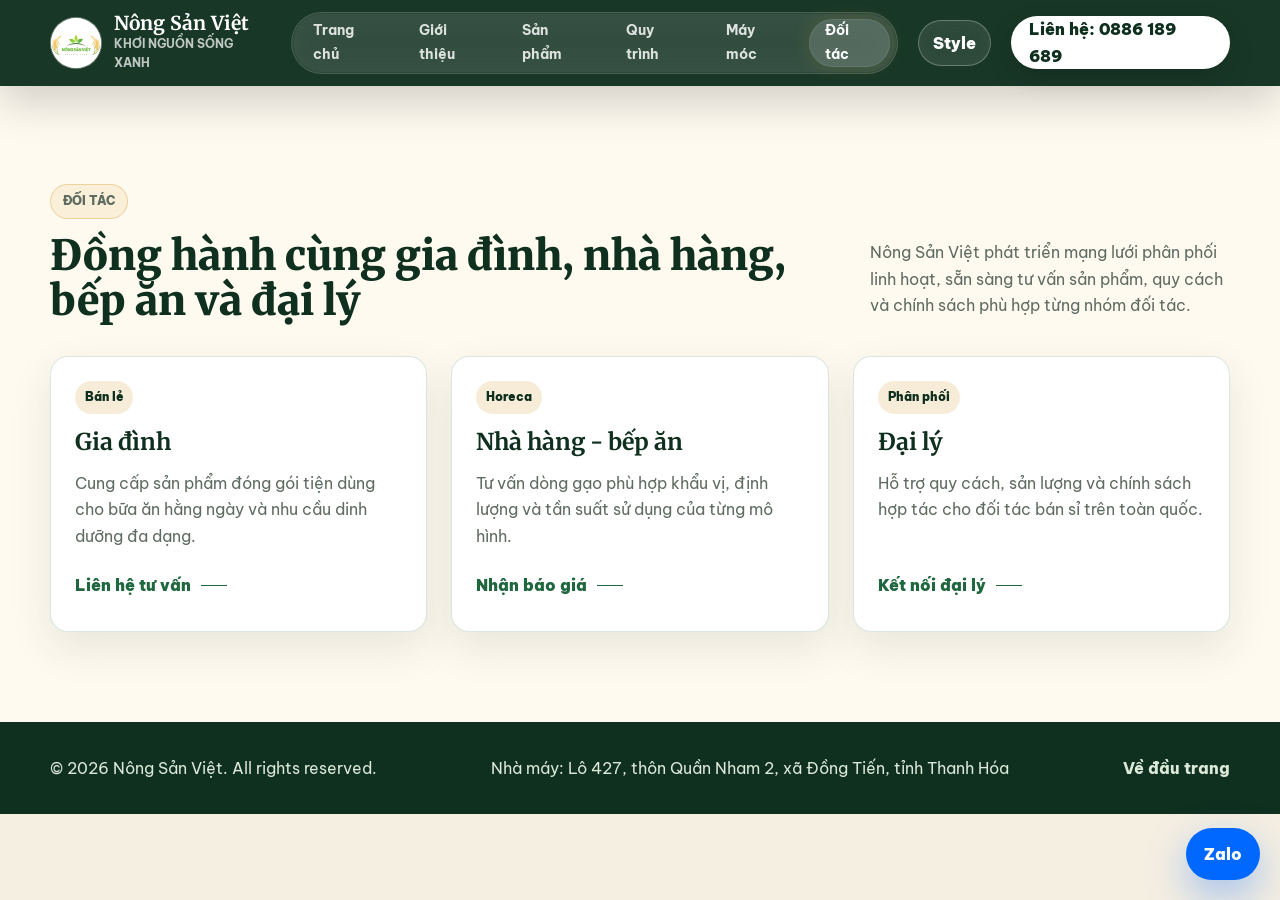
==== commit 28e31553: "ok" ====
--- a/doi-tac/index.html
+++ b/doi-tac/index.html
@@ -37,7 +37,7 @@
         <img src="../images/logo.svg" alt="Logo Nông Sản Việt">
         <span>
           <strong>Nông Sản Việt</strong>
-          <small>Organic Farm</small>
+          <small>Khơi nguồn sống xanh</small>
         </span>
       </a>
 
@@ -98,6 +98,7 @@
   <footer class="site-footer">
     <div class="container footer-row">
       <p>© 2026 Nông Sản Việt. All rights reserved.</p>
+      <p>Nhà máy: Lô 427, thôn Quần Nham 2, xã Đồng Tiến, tỉnh Thanh Hóa</p>
       <a href="../index.html">Về đầu trang</a>
     </div>
   </footer>
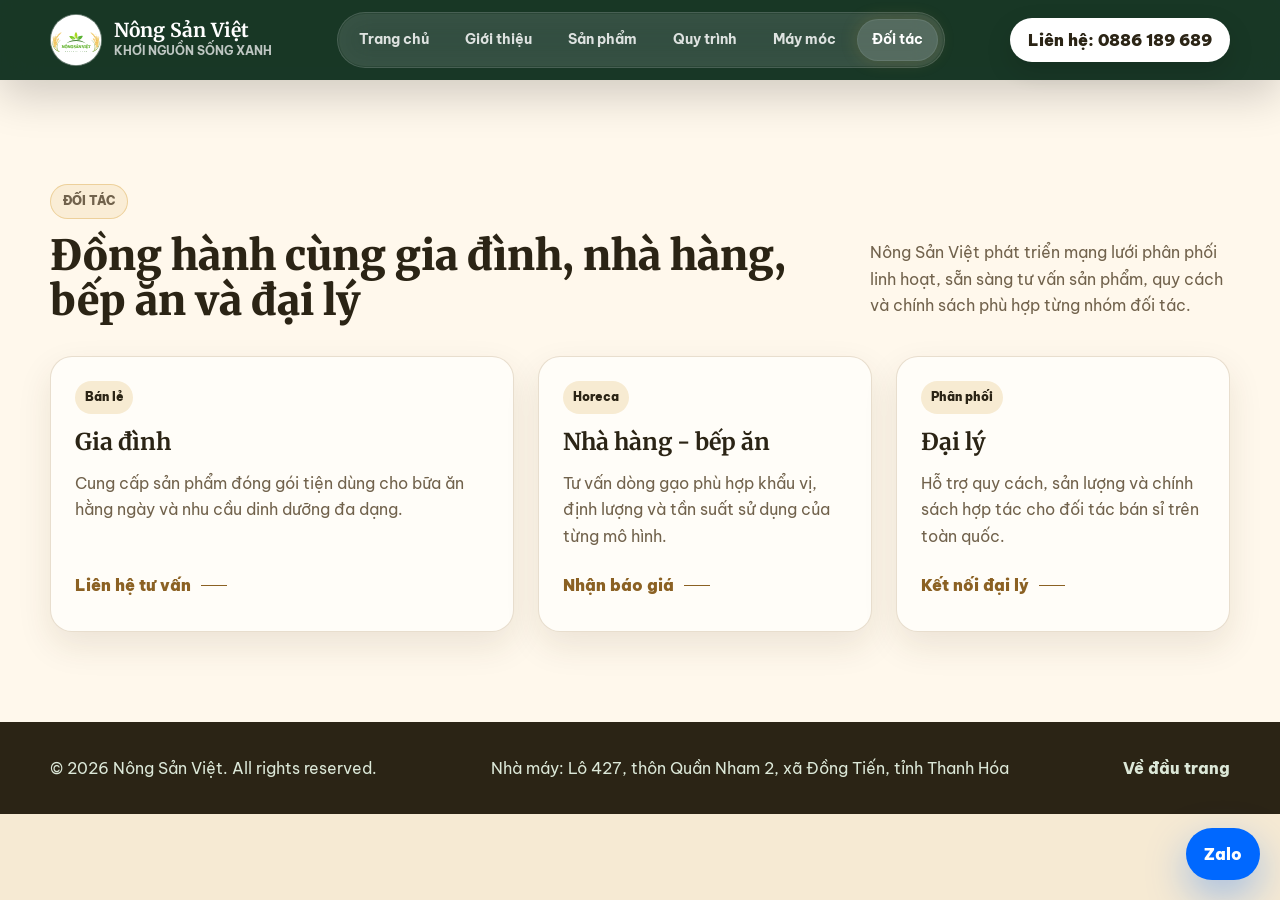
==== commit 4888b75c: "ok" ====
--- a/doi-tac/index.html
+++ b/doi-tac/index.html
@@ -1,110 +1,173 @@
-<!doctype html>
-<html lang="vi">
-<head>
-  <meta charset="utf-8">
-  <meta name="viewport" content="width=device-width, initial-scale=1">
-  <title>Nông Sản Việt - Đối tác</title>
-  <meta name="description" content="Thông tin hợp tác cùng Nông Sản Việt cho đại lý, nhà hàng và bếp ăn.">
-  <meta name="theme-color" content="#123c25">
-  <link rel="preconnect" href="https://fonts.googleapis.com">
-  <link rel="preconnect" href="https://fonts.gstatic.com" crossorigin>
-  <link href="https://fonts.googleapis.com/css2?family=Be+Vietnam+Pro:wght@400;500;600;700;800&family=Merriweather:wght@700;900&display=swap" rel="stylesheet">
-  <link rel="stylesheet" href="../styles.css">
-  <link rel="canonical" href="https://asonlv2002.github.io/nong-san-viet-html/doi-tac/">
-  <meta property="og:type" content="website">
-  <meta property="og:locale" content="vi_VN">
-  <meta property="og:site_name" content="Nông Sản Việt">
-  <meta property="og:title" content="Nông Sản Việt - Đối tác">
-  <meta property="og:description" content="Thông tin hợp tác cùng Nông Sản Việt cho đại lý, nhà hàng và bếp ăn.">
-  <meta property="og:url" content="https://asonlv2002.github.io/nong-san-viet-html/doi-tac/">
-  <meta property="og:image" content="https://asonlv2002.github.io/nong-san-viet-html/images/restaurant-premium-rice-service.png">
-  <meta property="og:image:secure_url" content="https://asonlv2002.github.io/nong-san-viet-html/images/restaurant-premium-rice-service.png">
-  <meta property="og:image:type" content="image/png">
-  <meta property="og:image:width" content="1200">
-  <meta property="og:image:height" content="630">
-  <meta property="og:image:alt" content="Đối tác nhà hàng và đại lý Nông Sản Việt">
-  <meta name="twitter:card" content="summary_large_image">
-  <meta name="twitter:title" content="Nông Sản Việt - Đối tác">
-  <meta name="twitter:description" content="Thông tin hợp tác cùng Nông Sản Việt cho đại lý, nhà hàng và bếp ăn.">
-  <meta name="twitter:image" content="https://asonlv2002.github.io/nong-san-viet-html/images/restaurant-premium-rice-service.png">
-</head>
-<body>
-  <a class="skip-link" href="#main">Bỏ qua điều hướng</a>
-
-  <header class="site-header" id="siteHeader">
-    <nav class="container nav-shell" aria-label="Điều hướng chính">
-      <a class="brand" href="../index.html" aria-label="Nông Sản Việt - về trang chủ">
-        <img src="../images/logo.svg" alt="Logo Nông Sản Việt">
-        <span>
-          <strong>Nông Sản Việt</strong>
-          <small>Khơi nguồn sống xanh</small>
-        </span>
-      </a>
-
-      <button class="nav-toggle" id="navToggle" type="button" aria-label="Mở menu" aria-controls="navLinks" aria-expanded="false">
-        <span></span>
-        <span></span>
-        <span></span>
-      </button>
-
-      <div class="nav-links" id="navLinks">
-        <span class="nav-indicator" aria-hidden="true"></span>
-        <a class="nav-link" href="../index.html">Trang chủ</a>
-        <a class="nav-link" href="../gioi-thieu/index.html">Giới thiệu</a>
-        <a class="nav-link" href="../sanpham/index.html">Sản phẩm</a>
-        <a class="nav-link" href="../quy-trinh/index.html">Quy trình</a>
-        <a class="nav-link" href="../may-moc/index.html">Máy móc</a>
-        <a class="nav-link active" href="../doi-tac/index.html" aria-current="page">Đối tác</a>
-      </div>
-
-      <div class="style-switcher" id="styleSwitcher">
-        <button class="style-switcher-toggle" id="styleToggle" type="button" aria-label="Doi phong cach giao dien" aria-controls="styleMenu" aria-expanded="false">Style</button>
-        <div class="style-menu" id="styleMenu" role="group" aria-label="Chon phong cach website">
-          <button type="button" class="style-option" data-style="original">Ban dau</button>
-          <button type="button" class="style-option" data-style="harvest">Lua chin</button>
-          <button type="button" class="style-option" data-style="river">Song nuoc</button>
-          <button type="button" class="style-option" data-style="terracotta">Gach moc</button>
-          <button type="button" class="style-option" data-style="midnight">Dem xanh</button>
-          <button type="button" class="style-option" data-style="editorial">Tap chi</button>
-          <button type="button" class="style-option" data-style="orchard">Vuon som</button>
-          <button type="button" class="style-option" data-style="market">Cho que</button>
-          <button type="button" class="style-option" data-style="seo">SEO ro rang</button>
-          <button type="button" class="style-option" data-style="business">Doanh nghiep</button>
-        </div>
-      </div>
-      <a class="nav-phone" href="tel:0886189689">Liên hệ: 0886 189 689</a>
-    </nav>
-  </header>
-
-  <main class="route-main">
-    <section class="section partners-section" id="main" aria-labelledby="partners-title">
-      <div class="container">
-        <div class="section-heading split-heading reveal">
-          <div>
-            <p class="eyebrow">Đối tác</p>
-            <h2 id="partners-title">Đồng hành cùng gia đình, nhà hàng, bếp ăn và đại lý</h2>
-          </div>
-          <p>Nông Sản Việt phát triển mạng lưới phân phối linh hoạt, sẵn sàng tư vấn sản phẩm, quy cách và chính sách phù hợp từng nhóm đối tác.</p>
-        </div>
-        <div class="product-grid partner-grid">
-          <article class="product-card reveal"><div class="product-body"><span class="tag">Bán lẻ</span><h3>Gia đình</h3><p>Cung cấp sản phẩm đóng gói tiện dùng cho bữa ăn hằng ngày và nhu cầu dinh dưỡng đa dạng.</p><a class="text-link" href="#contact">Liên hệ tư vấn</a></div></article>
-          <article class="product-card reveal"><div class="product-body"><span class="tag">Horeca</span><h3>Nhà hàng - bếp ăn</h3><p>Tư vấn dòng gạo phù hợp khẩu vị, định lượng và tần suất sử dụng của từng mô hình.</p><a class="text-link" href="#contact">Nhận báo giá</a></div></article>
-          <article class="product-card reveal"><div class="product-body"><span class="tag">Phân phối</span><h3>Đại lý</h3><p>Hỗ trợ quy cách, sản lượng và chính sách hợp tác cho đối tác bán sỉ trên toàn quốc.</p><a class="text-link" href="#contact">Kết nối đại lý</a></div></article>
-        </div>
-      </div>
-    </section>
-
-  </main>
-  <footer class="site-footer">
-    <div class="container footer-row">
-      <p>© 2026 Nông Sản Việt. All rights reserved.</p>
-      <p>Nhà máy: Lô 427, thôn Quần Nham 2, xã Đồng Tiến, tỉnh Thanh Hóa</p>
-      <a href="../index.html">Về đầu trang</a>
-    </div>
-  </footer>
-
-  <a class="floating-contact" href="https://zalo.me/84886189689" target="_blank" rel="noopener" aria-label="Mo Zalo Nong San Viet qua so 0886 189 689">Zalo</a>
-
-  <script src="../script.js"></script>
-</body>
-</html>
+<!doctype html>
+
+<html lang="vi">
+
+<head>
+
+  <meta charset="utf-8">
+
+  <meta name="viewport" content="width=device-width, initial-scale=1">
+
+  <title>Nông Sản Việt - Đối tác</title>
+
+  <meta name="description" content="Thông tin hợp tác cùng Nông Sản Việt cho đại lý, nhà hàng và bếp ăn.">
+
+  <meta name="theme-color" content="#123c25">
+
+  <link rel="preconnect" href="https://fonts.googleapis.com">
+
+  <link rel="preconnect" href="https://fonts.gstatic.com" crossorigin>
+
+  <link href="https://fonts.googleapis.com/css2?family=Be+Vietnam+Pro:wght@400;500;600;700;800&family=Merriweather:wght@700;900&display=swap" rel="stylesheet">
+
+  <link rel="stylesheet" href="../styles.css">
+
+  <link rel="canonical" href="https://asonlv2002.github.io/nong-san-viet-html/doi-tac/">
+
+  <meta property="og:type" content="website">
+
+  <meta property="og:locale" content="vi_VN">
+
+  <meta property="og:site_name" content="Nông Sản Việt">
+
+  <meta property="og:title" content="Nông Sản Việt - Đối tác">
+
+  <meta property="og:description" content="Thông tin hợp tác cùng Nông Sản Việt cho đại lý, nhà hàng và bếp ăn.">
+
+  <meta property="og:url" content="https://asonlv2002.github.io/nong-san-viet-html/doi-tac/">
+
+  <meta property="og:image" content="https://asonlv2002.github.io/nong-san-viet-html/images/restaurant-premium-rice-service.png">
+
+  <meta property="og:image:secure_url" content="https://asonlv2002.github.io/nong-san-viet-html/images/restaurant-premium-rice-service.png">
+
+  <meta property="og:image:type" content="image/png">
+
+  <meta property="og:image:width" content="1200">
+
+  <meta property="og:image:height" content="630">
+
+  <meta property="og:image:alt" content="Đối tác nhà hàng và đại lý Nông Sản Việt">
+
+  <meta name="twitter:card" content="summary_large_image">
+
+  <meta name="twitter:title" content="Nông Sản Việt - Đối tác">
+
+  <meta name="twitter:description" content="Thông tin hợp tác cùng Nông Sản Việt cho đại lý, nhà hàng và bếp ăn.">
+
+  <meta name="twitter:image" content="https://asonlv2002.github.io/nong-san-viet-html/images/restaurant-premium-rice-service.png">
+
+</head>
+
+<body>
+
+  <a class="skip-link" href="#main">Bỏ qua điều hướng</a>
+
+  <header class="site-header" id="siteHeader">
+
+    <nav class="container nav-shell" aria-label="Điều hướng chính">
+
+      <a class="brand" href="../index.html" aria-label="Nông Sản Việt - về trang chủ">
+
+        <img src="../images/logo.svg" alt="Logo Nông Sản Việt">
+
+        <span>
+
+          <strong>Nông Sản Việt</strong>
+
+          <small>Khơi nguồn sống xanh</small>
+
+        </span>
+
+      </a>
+
+      <button class="nav-toggle" id="navToggle" type="button" aria-label="Mở menu" aria-controls="navLinks" aria-expanded="false">
+
+        <span></span>
+
+        <span></span>
+
+        <span></span>
+
+      </button>
+
+      <div class="nav-links" id="navLinks">
+
+        <span class="nav-indicator" aria-hidden="true"></span>
+
+        <a class="nav-link" href="../index.html">Trang chủ</a>
+
+        <a class="nav-link" href="../gioi-thieu/index.html">Giới thiệu</a>
+
+        <a class="nav-link" href="../sanpham/index.html">Sản phẩm</a>
+
+        <a class="nav-link" href="../quy-trinh/index.html">Quy trình</a>
+
+        <a class="nav-link" href="../may-moc/index.html">Máy móc</a>
+
+        <a class="nav-link active" href="../doi-tac/index.html" aria-current="page">Đối tác</a>
+
+      </div>
+
+      <a class="nav-phone" href="tel:0886189689">Liên hệ: 0886 189 689</a>
+
+    </nav>
+
+  </header>
+
+  <main class="route-main">
+
+    <section class="section partners-section" id="main" aria-labelledby="partners-title">
+
+      <div class="container">
+
+        <div class="section-heading split-heading reveal">
+
+          <div>
+
+            <p class="eyebrow">Đối tác</p>
+
+            <h2 id="partners-title">Đồng hành cùng gia đình, nhà hàng, bếp ăn và đại lý</h2>
+
+          </div>
+
+          <p>Nông Sản Việt phát triển mạng lưới phân phối linh hoạt, sẵn sàng tư vấn sản phẩm, quy cách và chính sách phù hợp từng nhóm đối tác.</p>
+
+        </div>
+
+        <div class="product-grid partner-grid">
+
+          <article class="product-card reveal"><div class="product-body"><span class="tag">Bán lẻ</span><h3>Gia đình</h3><p>Cung cấp sản phẩm đóng gói tiện dùng cho bữa ăn hằng ngày và nhu cầu dinh dưỡng đa dạng.</p><a class="text-link" href="#contact">Liên hệ tư vấn</a></div></article>
+
+          <article class="product-card reveal"><div class="product-body"><span class="tag">Horeca</span><h3>Nhà hàng - bếp ăn</h3><p>Tư vấn dòng gạo phù hợp khẩu vị, định lượng và tần suất sử dụng của từng mô hình.</p><a class="text-link" href="#contact">Nhận báo giá</a></div></article>
+
+          <article class="product-card reveal"><div class="product-body"><span class="tag">Phân phối</span><h3>Đại lý</h3><p>Hỗ trợ quy cách, sản lượng và chính sách hợp tác cho đối tác bán sỉ trên toàn quốc.</p><a class="text-link" href="#contact">Kết nối đại lý</a></div></article>
+
+        </div>
+
+      </div>
+
+    </section>
+
+  </main>
+
+  <footer class="site-footer">
+
+    <div class="container footer-row">
+
+      <p>© 2026 Nông Sản Việt. All rights reserved.</p>
+
+      <p>Nhà máy: Lô 427, thôn Quần Nham 2, xã Đồng Tiến, tỉnh Thanh Hóa</p>
+
+      <a href="../index.html">Về đầu trang</a>
+
+    </div>
+
+  </footer>
+
+  <a class="floating-contact" href="https://zalo.me/84886189689" target="_blank" rel="noopener" aria-label="Mo Zalo Nong San Viet qua so 0886 189 689">Zalo</a>
+
+  <script src="../script.js"></script>
+
+</body>
+
+</html>
--- a/styles.css
+++ b/styles.css
@@ -1,1642 +1,1097 @@
-﻿:root {
-  --forest-950: #0f2f1f;
-  --forest-900: #123c25;
-  --forest-700: #1f673e;
-  --leaf: #80cc28;
-  --gold: #d7a03a;
-  --rice: #f5efe2;
-  --paper: #fffaf0;
-  --surface: #ffffff;
-  --ink: #1c261f;
-  --muted: #5f6c61;
-  --line: rgba(31, 103, 62, 0.16);
-  --shadow: 0 24px 70px rgba(15, 47, 31, 0.14);
-  --soft-shadow: 0 16px 42px rgba(15, 47, 31, 0.1);
-  --radius: 18px;
-  --container: 1180px;
-  --heading: "Merriweather", Georgia, serif;
-  --body: "Be Vietnam Pro", system-ui, sans-serif;
-}
-
-* {
-  box-sizing: border-box;
-}
-
-html {
-  scroll-behavior: smooth;
-  scroll-padding-top: 92px;
-}
-
-body {
-  margin: 0;
-  color: var(--ink);
-  background: var(--rice);
-  font-family: var(--body);
-  font-size: 16px;
-  line-height: 1.65;
-  letter-spacing: 0;
-  overflow-x: hidden;
-  text-rendering: optimizeLegibility;
-  -webkit-font-smoothing: antialiased;
-}
-
-body.nav-open {
-  overflow: hidden;
-}
-
-a {
-  color: inherit;
-  text-decoration: none;
-}
-
-img {
-  display: block;
-  max-width: 100%;
-  height: auto;
-}
-
-button,
-input,
-textarea {
-  font: inherit;
-}
-
-button {
-  cursor: pointer;
-}
-
-::selection {
-  color: #fff;
-  background: var(--forest-700);
-}
-
-:focus-visible {
-  outline: 3px solid rgba(215, 160, 58, 0.8);
-  outline-offset: 4px;
-}
-
-.container {
-  width: min(var(--container), calc(100% - 40px));
-  margin: 0 auto;
-}
-
-.skip-link {
-  position: fixed;
-  top: 12px;
-  left: 12px;
-  z-index: 1000;
-  transform: translateY(-160%);
-  border-radius: var(--radius);
-  padding: 10px 14px;
-  color: #fff;
-  background: var(--forest-900);
-  font-weight: 800;
-  transition: transform 180ms ease;
-}
-
-.skip-link:focus {
-  transform: translateY(0);
-}
-
-.site-header {
-  position: fixed;
-  inset: 0 0 auto;
-  z-index: 100;
-  padding: 18px 0;
-  color: #fff;
-  transition: background-color 220ms ease, box-shadow 220ms ease, padding 220ms ease, backdrop-filter 220ms ease;
-}
-
-.site-header.scrolled,
-.site-header.menu-open {
-  padding: 12px 0;
-  background: rgba(15, 47, 31, 0.96);
-  box-shadow: 0 16px 44px rgba(0, 0, 0, 0.18);
-  backdrop-filter: blur(18px) saturate(1.2);
-}
-
-.nav-shell {
-  display: flex;
-  align-items: center;
-  justify-content: space-between;
-  gap: 20px;
-}
-
-.brand {
-  display: inline-flex;
-  align-items: center;
-  min-height: 52px;
-  gap: 12px;
-  font-weight: 800;
-}
-
-.brand img {
-  width: 52px;
-  height: 52px;
-  border-radius: 50%;
-  border: 1px solid rgba(255, 255, 255, 0.3);
-  background: rgba(255, 255, 255, 0.12);
-}
-
-.brand span {
-  display: grid;
-  gap: 0;
-}
-
-.brand strong {
-  font-family: var(--heading);
-  font-size: 1.2rem;
-  line-height: 1.1;
-}
-
-.brand small {
-  color: rgba(255, 255, 255, 0.72);
-  font-size: 0.73rem;
-  font-weight: 700;
-  text-transform: uppercase;
-}
-
-.nav-links {
-  position: relative;
-  display: flex;
-  align-items: center;
-  justify-content: center;
-  gap: 6px;
-  border: 1px solid rgba(255, 255, 255, 0.14);
-  border-radius: 999px;
-  padding: 6px;
-  background: rgba(255, 255, 255, 0.1);
-  backdrop-filter: blur(16px);
-}
-
-.nav-links::before {
-  content: "";
-  position: absolute;
-  inset: 1px;
-  border-radius: inherit;
-  background: rgba(255, 255, 255, 0.08);
-  opacity: 0.7;
-  pointer-events: none;
-}
-
-.nav-indicator {
-  position: absolute;
-  top: 0;
-  left: 0;
-  z-index: 0;
-  border-radius: 999px;
-  background: rgba(255, 255, 255, 0.16);
-  box-shadow: inset 0 0 0 1px rgba(255, 255, 255, 0.08), 0 0 18px rgba(215, 160, 58, 0.18);
-  opacity: 0;
-  pointer-events: none;
-  transition: transform 260ms cubic-bezier(0.2, 0.8, 0.2, 1), width 260ms cubic-bezier(0.2, 0.8, 0.2, 1), opacity 160ms ease;
-}
-
-.nav-links.has-indicator .nav-indicator {
-  opacity: 1;
-}
-
-.nav-indicator.no-transition {
-  transition: none;
-}
-
-.nav-link {
-  position: relative;
-  z-index: 1;
-  display: inline-flex;
-  align-items: center;
-  min-height: 42px;
-  border-radius: 999px;
-  padding: 0 15px;
-  color: rgba(255, 255, 255, 0.84);
-  font-size: 0.9rem;
-  font-weight: 700;
-}
-
-.nav-link:hover,
-.nav-link.active {
-  color: #fff;
-}
-
-.nav-phone {
-  display: inline-flex;
-  align-items: center;
-  justify-content: center;
-  min-height: 44px;
-  border-radius: 999px;
-  padding: 0 18px;
-  color: var(--forest-950);
-  background: #fff;
-  font-weight: 900;
-  box-shadow: 0 10px 26px rgba(0, 0, 0, 0.16);
-}
-
-.nav-toggle {
-  display: none;
-  width: 48px;
-  height: 48px;
-  border: 1px solid rgba(255, 255, 255, 0.18);
-  border-radius: var(--radius);
-  color: #fff;
-  background: rgba(255, 255, 255, 0.12);
-}
-
-.nav-toggle span {
-  display: block;
-  width: 22px;
-  height: 2px;
-  margin: 5px auto;
-  border-radius: 999px;
-  background: currentColor;
-  transition: transform 180ms ease, opacity 180ms ease;
-}
-
-.nav-toggle[aria-expanded="true"] span:nth-child(1) {
-  transform: translateY(7px) rotate(45deg);
-}
-
-.nav-toggle[aria-expanded="true"] span:nth-child(2) {
-  opacity: 0;
-}
-
-.nav-toggle[aria-expanded="true"] span:nth-child(3) {
-  transform: translateY(-7px) rotate(-45deg);
-}
-
-.hero {
-  position: relative;
-  min-height: 86dvh;
-  display: flex;
-  align-items: center;
-  padding: 116px 0 80px;
-  color: #fff;
-  background: url("images/hero-st25-organic-field.png") center / cover no-repeat;
-  isolation: isolate;
-  overflow: hidden;
-}
-
-.hero-shade {
-  position: absolute;
-  inset: 0;
-  z-index: -1;
-  background:
-    linear-gradient(90deg, rgba(9, 34, 19, 0.9) 0%, rgba(12, 44, 25, 0.72) 44%, rgba(12, 44, 25, 0.25) 100%),
-    linear-gradient(180deg, rgba(0, 0, 0, 0.18), rgba(0, 0, 0, 0.38));
-}
-
-.hero-grid {
-  display: grid;
-  grid-template-columns: minmax(0, 1fr) minmax(330px, 430px);
-  align-items: center;
-  gap: 56px;
-}
-
-.hero-copy {
-  max-width: 760px;
-}
-
-.eyebrow {
-  display: inline-flex;
-  align-items: center;
-  min-height: 34px;
-  border: 1px solid rgba(215, 160, 58, 0.38);
-  border-radius: 999px;
-  padding: 6px 12px;
-  color: var(--gold);
-  background: rgba(215, 160, 58, 0.12);
-  font-size: 0.78rem;
-  font-weight: 900;
-  text-transform: uppercase;
-  letter-spacing: 0;
-}
-
-.hero h1,
-.section-heading h2,
-.about-copy h2,
-.contact-copy h2 {
-  margin: 14px 0 0;
-  font-family: var(--heading);
-  font-weight: 900;
-  letter-spacing: 0;
-  line-height: 1.08;
-}
-
-.hero h1 {
-  max-width: 730px;
-  font-size: 4.15rem;
-}
-
-.hero-lead {
-  max-width: 650px;
-  margin: 22px 0 0;
-  color: #f3ead5;
-  font-size: 1.08rem;
-}
-
-.hero-actions,
-.contact-actions {
-  display: flex;
-  flex-wrap: wrap;
-  gap: 12px;
-  margin-top: 30px;
-}
-
-.btn {
-  display: inline-flex;
-  align-items: center;
-  justify-content: center;
-  min-height: 48px;
-  border: 1px solid transparent;
-  border-radius: 999px;
-  padding: 12px 22px;
-  font-weight: 900;
-  line-height: 1.1;
-  transition: transform 180ms ease, box-shadow 180ms ease, background-color 180ms ease, color 180ms ease;
-}
-
-.btn:hover {
-  transform: translateY(-2px);
-}
-
-.btn-primary {
-  color: var(--forest-950);
-  background: var(--gold);
-  box-shadow: 0 14px 34px rgba(0, 0, 0, 0.18);
-}
-
-.btn-primary:hover {
-  box-shadow: 0 18px 42px rgba(0, 0, 0, 0.22);
-}
-
-.btn-secondary {
-  color: #fff;
-  border-color: rgba(255, 255, 255, 0.42);
-  background: rgba(255, 255, 255, 0.1);
-}
-
-.btn-secondary:hover {
-  background: rgba(255, 255, 255, 0.18);
-}
-
-.btn-outline-dark {
-  color: var(--forest-950);
-  border-color: rgba(15, 47, 31, 0.22);
-  background: transparent;
-}
-
-.btn-outline-dark:hover {
-  background: rgba(15, 47, 31, 0.06);
-}
-
-.hero-product {
-  border: 1px solid rgba(255, 255, 255, 0.22);
-  border-radius: var(--radius);
-  padding: 14px;
-  background: rgba(255, 255, 255, 0.13);
-  box-shadow: 0 28px 80px rgba(0, 0, 0, 0.28);
-  backdrop-filter: blur(16px);
-}
-
-.hero-product img {
-  width: 100%;
-  aspect-ratio: 1 / 1;
-  border-radius: var(--radius);
-  object-fit: cover;
-}
-
-.hero-facts {
-  display: grid;
-  grid-template-columns: repeat(3, minmax(0, 1fr));
-  gap: 1px;
-  margin-top: 12px;
-  overflow: hidden;
-  border-radius: var(--radius);
-  background: rgba(255, 255, 255, 0.18);
-}
-
-.hero-facts div {
-  min-height: 96px;
-  padding: 14px;
-  background: rgba(15, 47, 31, 0.72);
-}
-
-.hero-facts strong {
-  display: block;
-  color: var(--gold);
-  font-family: var(--heading);
-  font-size: 1.45rem;
-  line-height: 1.1;
-}
-
-.hero-facts span {
-  display: block;
-  margin-top: 4px;
-  color: rgba(255, 255, 255, 0.82);
-  font-size: 0.78rem;
-  line-height: 1.45;
-}
-
-.section {
-  padding: clamp(74px, 10vh, 116px) 0;
-}
-
-.section-heading {
-  max-width: 840px;
-  margin-bottom: 34px;
-}
-
-.split-heading {
-  display: grid;
-  grid-template-columns: minmax(0, 1fr) 360px;
-  gap: 36px;
-  align-items: end;
-  max-width: none;
-}
-
-.section-heading h2,
-.about-copy h2,
-.contact-copy h2 {
-  color: var(--forest-950);
-  font-size: 2.6rem;
-}
-
-.section-heading p,
-.about-copy p,
-.contact-copy p {
-  margin: 18px 0 0;
-  color: var(--muted);
-}
-
-.split-heading > p {
-  margin: 0 0 4px;
-}
-
-.product-section,
-.partners-section {
-  background: var(--paper);
-}
-
-.product-grid {
-  display: grid;
-  grid-template-columns: repeat(3, minmax(0, 1fr));
-  gap: 24px;
-}
-
-.product-card {
-  display: flex;
-  min-height: 100%;
-  flex-direction: column;
-  overflow: hidden;
-  border: 1px solid var(--line);
-  border-radius: var(--radius);
-  background: var(--surface);
-  box-shadow: var(--soft-shadow);
-  transition: transform 180ms ease, box-shadow 180ms ease, border-color 180ms ease;
-}
-
-.product-card:hover {
-  transform: translateY(-4px);
-  border-color: rgba(215, 160, 58, 0.55);
-  box-shadow: var(--shadow);
-}
-
-.product-card-primary {
-  border-color: rgba(215, 160, 58, 0.44);
-}
-
-.product-media {
-  overflow: hidden;
-  background: #ede1cd;
-}
-
-.product-media img {
-  width: 100%;
-  aspect-ratio: 1 / 0.8;
-  object-fit: cover;
-  transition: transform 240ms ease;
-}
-
-.product-card:hover .product-media img {
-  transform: scale(1.04);
-}
-
-.product-body {
-  display: flex;
-  flex: 1;
-  flex-direction: column;
-  gap: 14px;
-  padding: 24px;
-}
-
-.tag {
-  align-self: flex-start;
-  border-radius: 999px;
-  padding: 6px 10px;
-  color: var(--forest-950);
-  background: rgba(215, 160, 58, 0.2);
-  font-size: 0.78rem;
-  font-weight: 900;
-}
-
-.product-body h3 {
-  margin: 0;
-  color: var(--forest-950);
-  font-family: var(--heading);
-  font-size: 1.45rem;
-  line-height: 1.2;
-}
-
-.product-body p {
-  flex: 1;
-  margin: 0;
-  color: var(--muted);
-}
-
-.chip-row {
-  display: flex;
-  flex-wrap: wrap;
-  gap: 8px;
-}
-
-.chip-row span,
-.standard-row span {
-  display: inline-flex;
-  align-items: center;
-  min-height: 34px;
-  border: 1px solid var(--line);
-  border-radius: 999px;
-  padding: 6px 11px;
-  color: var(--forest-900);
-  background: var(--rice);
-  font-size: 0.82rem;
-  font-weight: 800;
-}
-
-.text-link {
-  display: inline-flex;
-  align-items: center;
-  width: fit-content;
-  min-height: 44px;
-  color: var(--forest-700);
-  font-weight: 900;
-}
-
-.text-link::after {
-  content: "";
-  width: 26px;
-  height: 1px;
-  margin-left: 10px;
-  background: currentColor;
-  transition: width 180ms ease;
-}
-
-.text-link:hover::after {
-  width: 38px;
-}
-
-.about-section,
-.process-section {
-  background: linear-gradient(180deg, var(--rice), #eef4e6);
-}
-
-.machinery-section {
-  background: var(--surface);
-}
-
-.about-grid,
-.contact-grid {
-  display: grid;
-  align-items: center;
-  gap: 56px;
-}
-
-.about-grid {
-  grid-template-columns: minmax(0, 1fr) minmax(360px, 0.9fr);
-}
-
-.value-grid {
-  display: grid;
-  grid-template-columns: repeat(2, minmax(0, 1fr));
-  gap: 14px;
-  margin-top: 30px;
-}
-
-.value-item {
-  min-height: 132px;
-  border: 1px solid var(--line);
-  border-left: 4px solid var(--gold);
-  border-radius: var(--radius);
-  padding: 17px;
-  background: rgba(255, 255, 255, 0.72);
-}
-
-.value-item strong {
-  display: block;
-  color: var(--forest-950);
-  font-size: 0.98rem;
-  line-height: 1.35;
-}
-
-.value-item span {
-  display: block;
-  margin-top: 7px;
-  color: var(--muted);
-  font-size: 0.9rem;
-  line-height: 1.55;
-}
-
-.about-media {
-  display: grid;
-  gap: 16px;
-}
-
-.image-frame {
-  position: relative;
-  margin: 0;
-  overflow: hidden;
-  border: 1px solid rgba(255, 255, 255, 0.55);
-  border-radius: var(--radius);
-  background: #d9c7a9;
-  box-shadow: var(--shadow);
-}
-
-.image-frame img {
-  width: 100%;
-  aspect-ratio: 4 / 3;
-  object-fit: cover;
-}
-
-.about-media .image-frame img {
-  aspect-ratio: 5 / 4;
-}
-
-.image-frame figcaption {
-  position: absolute;
-  right: 12px;
-  bottom: 12px;
-  left: 12px;
-  border-radius: var(--radius);
-  padding: 10px 12px;
-  color: #fff;
-  background: rgba(15, 47, 31, 0.78);
-  font-size: 0.86rem;
-  font-weight: 800;
-  backdrop-filter: blur(12px);
-}
-
-.process-list {
-  display: grid;
-  overflow: hidden;
-  border: 1px solid var(--line);
-  border-radius: var(--radius);
-  background: var(--surface);
-  box-shadow: var(--soft-shadow);
-}
-
-.process-list div {
-  display: grid;
-  grid-template-columns: 52px 1fr;
-  gap: 16px;
-  padding: 18px;
-  border-bottom: 1px solid var(--line);
-}
-
-.process-list div:last-child {
-  border-bottom: 0;
-}
-
-.process-list span {
-  display: grid;
-  place-items: center;
-  width: 42px;
-  height: 42px;
-  border-radius: 50%;
-  color: #fff;
-  background: var(--forest-900);
-  font-family: var(--heading);
-  font-weight: 900;
-}
-
-.process-list p {
-  margin: 0;
-  color: var(--muted);
-}
-
-.process-list strong {
-  display: block;
-  color: var(--forest-950);
-}
-
-.cook-card {
-  border: 1px solid var(--line);
-  border-radius: var(--radius);
-  padding: 26px;
-  background: var(--paper);
-  box-shadow: var(--soft-shadow);
-}
-
-.cook-card h3,
-.contact-form h3 {
-  margin: 0;
-  color: var(--forest-950);
-  font-family: var(--heading);
-  font-size: 1.45rem;
-  line-height: 1.25;
-}
-
-.cook-card ol {
-  display: grid;
-  gap: 10px;
-  margin: 18px 0 0;
-  padding-left: 22px;
-  color: var(--muted);
-}
-
-.cook-card li::marker {
-  color: var(--forest-700);
-  font-weight: 900;
-}
-
-.standard-row {
-  display: flex;
-  flex-wrap: wrap;
-  gap: 8px;
-  margin-top: 22px;
-}
-
-.contact-section {
-  background:
-    linear-gradient(180deg, var(--surface), var(--rice)),
-    url("images/rice-pattern-warm-background.png") center / cover no-repeat;
-  background-blend-mode: normal, multiply;
-}
-
-.contact-grid {
-  grid-template-columns: minmax(0, 1fr) minmax(340px, 0.78fr);
-  align-items: start;
-}
-
-.contact-list {
-  display: grid;
-  gap: 12px;
-  margin: 32px 0 0;
-}
-
-.contact-list dt {
-  color: var(--forest-700);
-  font-size: 0.82rem;
-  font-weight: 900;
-  text-transform: uppercase;
-}
-
-.contact-list dd {
-  margin: 4px 0 0;
-  color: var(--ink);
-  font-weight: 700;
-}
-
-.contact-list a:hover,
-.footer-row a:hover {
-  color: var(--forest-700);
-}
-.contact-form {
-  border: 1px solid var(--line);
-  border-radius: var(--radius);
-  padding: 28px;
-  background: var(--surface);
-  box-shadow: var(--shadow);
-}
-
-.form-heading {
-  margin-bottom: 22px;
-}
-
-.form-heading p {
-  margin: 8px 0 0;
-  color: var(--muted);
-  font-size: 0.92rem;
-}
-
-.contact-form label {
-  display: grid;
-  gap: 8px;
-  margin-top: 16px;
-  color: var(--forest-950);
-  font-weight: 800;
-}
-
-.contact-form input,
-.contact-form textarea {
-  width: 100%;
-  min-height: 48px;
-  border: 1px solid rgba(31, 103, 62, 0.22);
-  border-radius: var(--radius);
-  padding: 12px 14px;
-  color: var(--ink);
-  background: #fffdf7;
-  resize: vertical;
-}
-
-.contact-form input:focus,
-.contact-form textarea:focus {
-  border-color: var(--forest-700);
-  outline: 3px solid rgba(128, 204, 40, 0.2);
-  outline-offset: 0;
-}
-
-.contact-form .btn {
-  width: 100%;
-  margin-top: 20px;
-}
-.site-footer {
-  padding: 24px 0;
-  color: #dce8d8;
-  background: var(--forest-950);
-}
-
-.footer-row {
-  display: flex;
-  align-items: center;
-  justify-content: space-between;
-  gap: 16px;
-}
-
-.footer-row p {
-  margin: 0;
-}
-
-.footer-row a {
-  min-height: 44px;
-  display: inline-flex;
-  align-items: center;
-  font-weight: 800;
-}
-
-.floating-contact {
-  position: fixed;
-  right: 20px;
-  bottom: 20px;
-  z-index: 90;
-  display: inline-flex;
-  align-items: center;
-  justify-content: center;
-  min-width: 74px;
-  min-height: 52px;
-  border-radius: 999px;
-  padding: 0 18px;
-  color: #fff;
-  background: #0068ff;
-  font-weight: 900;
-  box-shadow: 0 16px 40px rgba(0, 104, 255, 0.34);
-}
-
-.reveal {
-  opacity: 0;
-  transform: translateY(22px);
-  transition: opacity 520ms ease, transform 520ms cubic-bezier(0.2, 0.8, 0.2, 1);
-}
-
-.reveal.visible {
-  opacity: 1;
-  transform: none;
-}
-
-.product-card:nth-child(2),
-.value-item:nth-child(2) {
-  transition-delay: 70ms;
-}
-
-.product-card:nth-child(3),
-.value-item:nth-child(3) {
-  transition-delay: 120ms;
-}
-
-.value-item:nth-child(4) {
-  transition-delay: 170ms;
-}
-
-@media (max-width: 1080px) {
-  .hero h1 {
-    font-size: 3.25rem;
-  }
-
-  .section-heading h2,
-  .about-copy h2,
-  .contact-copy h2 {
-    font-size: 2.2rem;
-  }
-
-  .nav-phone {
-    display: none;
-  }
-}
-
-@media (max-width: 920px) {
-  .site-header {
-    padding: 12px 0;
-    background: rgba(15, 47, 31, 0.88);
-    backdrop-filter: blur(14px);
-  }
-
-  .nav-toggle {
-    display: block;
-  }
-
-  .nav-links {
-    position: absolute;
-    top: calc(100% + 12px);
-    left: 20px;
-    right: 20px;
-    display: flex;
-    flex-direction: column;
-    align-items: stretch;
-    overflow: hidden;
-    max-height: 0;
-    opacity: 0;
-    transform: translateY(-10px);
-    pointer-events: none;
-    visibility: hidden;
-    border-radius: var(--radius);
-    padding: 0 10px;
-    background: rgba(15, 47, 31, 0.98);
-    box-shadow: var(--shadow);
-    transition: max-height 260ms ease, opacity 220ms ease, transform 260ms ease, padding 260ms ease, visibility 0s linear 260ms;
-  }
-
-  .nav-links::before,
-  .nav-indicator {
-    display: none;
-  }
-
-  .nav-links.open {
-    max-height: 420px;
-    opacity: 1;
-    transform: translateY(0);
-    pointer-events: auto;
-    visibility: visible;
-    padding: 10px;
-    transition: max-height 260ms ease, opacity 220ms ease, transform 260ms ease, padding 260ms ease, visibility 0s;
-  }
-
-  .nav-link {
-    justify-content: center;
-    min-height: 48px;
-    border-radius: var(--radius);
-  }
-
-  .hero {
-    min-height: auto;
-    padding: 104px 0 54px;
-  }
-
-  .hero-grid,
-  .about-grid,
-  .contact-grid,
-  .split-heading {
-    grid-template-columns: 1fr;
-    gap: 34px;
-  }
-
-  .hero-product {
-    max-width: 520px;
-  }
-
-  .product-grid {
-    grid-template-columns: repeat(2, minmax(0, 1fr));
-  }
-
-  .split-heading > p {
-    max-width: 680px;
-  }
-}
-
-@media (max-width: 680px) {
-  .container {
-    width: min(100% - 28px, var(--container));
-  }
-
-  :root {
-    --radius: 16px;
-  }
-
-  .brand img {
-    width: 46px;
-    height: 46px;
-  }
-
-  .brand strong {
-    font-size: 1.02rem;
-  }
-
-  .brand small {
-    font-size: 0.68rem;
-  }
-
-  .hero {
-    min-height: 84dvh;
-    padding: 96px 0 42px;
-  }
-
-  .hero h1 {
-    font-size: 2.35rem;
-  }
-
-  .hero-lead {
-    font-size: 1rem;
-  }
-
-  .hero-actions,
-  .contact-actions {
-    display: grid;
-    grid-template-columns: 1fr;
-  }
-
-  .btn {
-    width: 100%;
-  }
-
-  .hero-product {
-    display: none;
-  }
-
-  .section {
-    padding: 64px 0;
-  }
-
-  .section-heading h2,
-  .about-copy h2,
-  .contact-copy h2 {
-    font-size: 1.9rem;
-  }
-
-  .product-grid,
-  .value-grid {
-    grid-template-columns: 1fr;
-  }
-
-  .product-media img,
-  .image-frame img,
-  .about-media .image-frame img {
-    aspect-ratio: 4 / 3;
-  }  .cook-card {
-    padding: 22px;
-  }
-
-  .process-list div {
-    grid-template-columns: 44px 1fr;
-    gap: 12px;
-    padding: 16px;
-  }
-
-  .process-list span {
-    width: 38px;
-    height: 38px;
-  }.footer-row {
-    align-items: flex-start;
-    flex-direction: column;
-  }
-
-  .floating-contact {
-    right: 14px;
-    bottom: 14px;
-    min-height: 48px;
-  }
-}
-
-@media (max-width: 380px) {
-  .container {
-    width: min(100% - 22px, var(--container));
-  }
-
-  .hero h1 {
-    font-size: 2.08rem;
-  }
-
-  .section-heading h2,
-  .about-copy h2,
-  .contact-copy h2 {
-    font-size: 1.72rem;
-  }
-
-  .brand small {
-    display: none;
-  }
-}
-
-@media (prefers-reduced-motion: reduce) {
-  html {
-    scroll-behavior: auto;
-  }
-
-  *,
-  *::before,
-  *::after {
-    animation-duration: 0.01ms !important;
-    animation-iteration-count: 1 !important;
-    scroll-behavior: auto !important;
-    transition-duration: 0.01ms !important;
-  }
-
-  .nav-links::before {
-    animation: none !important;
-  }
-
-  .reveal {
-    opacity: 1 !important;
-    transform: none !important;
-  }
-}
-
-.route-main {
-  padding-top: 76px;
-}
-
-.route-hero {
-  color: #fff;
-  background:
-    linear-gradient(120deg, rgba(15, 47, 31, 0.94), rgba(31, 103, 62, 0.78)),
-    url("images/rice-pattern-warm-background.png") center / cover no-repeat;
-}
-
-.route-hero .section-heading {
-  margin-bottom: 0;
-}
-
-.route-hero h1,
-.product-detail-copy h1 {
-  margin: 14px 0 0;
-  font-family: var(--heading);
-  font-size: clamp(2.4rem, 6vw, 4.2rem);
-  line-height: 1.08;
-}
-
-.route-hero p,
-.product-detail-copy .hero-lead {
-  max-width: 760px;
-}
-
-.route-hero p {
-  color: #f3ead5;
-}
-
-.product-detail-copy .hero-lead {
-  color: var(--muted);
-}
-
-.product-detail {
-  background: linear-gradient(180deg, var(--rice), var(--paper));
-}
-
-.product-detail-grid {
-  display: grid;
-  grid-template-columns: minmax(320px, 0.9fr) minmax(0, 1fr);
-  gap: 56px;
-  align-items: center;
-}
-
-.product-detail-media {
-  overflow: hidden;
-  border: 1px solid var(--line);
-  border-radius: var(--radius);
-  padding: 14px;
-  background: var(--surface);
-  box-shadow: var(--shadow);
-}
-
-.product-detail-media img {
-  width: 100%;
-  aspect-ratio: 1 / 1;
-  border-radius: calc(var(--radius) - 6px);
-  object-fit: cover;
-}
-
-.product-detail-media .chip-row {
-  margin-top: 14px;
-}
-
-.product-detail-copy p:not(.eyebrow):not(.hero-lead) {
-  color: var(--muted);
-}
-
-.feature-list {
-  display: grid;
-  gap: 12px;
-  margin: 26px 0 0;
-  padding: 0;
-  list-style: none;
-}
-
-.feature-list li {
-  border: 1px solid var(--line);
-  border-left: 4px solid var(--gold);
-  border-radius: var(--radius);
-  padding: 14px 16px;
-  color: var(--forest-950);
-  background: rgba(255, 255, 255, 0.72);
-  font-weight: 700;
-}
-
-.related-section {
-  background: var(--surface);
-}
-
-.related-grid {
-  display: grid;
-  grid-template-columns: repeat(2, minmax(0, 1fr));
-  gap: 18px;
-}
-
-.related-card {
-  display: grid;
-  grid-template-columns: 116px 1fr;
-  align-items: center;
-  gap: 16px;
-  border: 1px solid var(--line);
-  border-radius: var(--radius);
-  padding: 12px;
-  background: var(--paper);
-  box-shadow: var(--soft-shadow);
-  font-family: var(--heading);
-  font-weight: 900;
-}
-
-.related-card img {
-  width: 116px;
-  height: 92px;
-  border-radius: calc(var(--radius) - 6px);
-  object-fit: cover;
-}
-
-@media (max-width: 920px) {
-  .product-detail-grid,
-  .related-grid {
-    grid-template-columns: 1fr;
-  }
-}
-
-/* Style switcher: one content tree, seven polished layout systems. */
-.style-switcher { position: relative; z-index: 5; }
-.style-switcher-toggle,
-.style-option { border: 1px solid rgba(255,255,255,.28); color: #fff; background: rgba(255,255,255,.12); font-weight: 900; }
-.style-switcher-toggle { min-height: 42px; border-radius: 999px; padding: 9px 14px; backdrop-filter: blur(12px); }
-.style-menu { position: absolute; top: calc(100% + 10px); right: 0; display: grid; grid-template-columns: repeat(2, minmax(112px, 1fr)); gap: 8px; min-width: 260px; padding: 10px; border: 1px solid rgba(255,255,255,.2); border-radius: var(--radius); background: rgba(18,60,37,.96); box-shadow: var(--shadow); opacity: 0; pointer-events: none; transform: translateY(-8px); transition: opacity 180ms ease, transform 180ms ease; }
-.style-switcher.open .style-menu { opacity: 1; pointer-events: auto; transform: translateY(0); }
-.style-option { min-height: 40px; border-radius: 12px; padding: 8px 10px; text-align: left; }
-.style-option.active { color: #132014; background: #f0c35a; }
-
-body[data-style] .hero-grid,
-body[data-style] .product-grid,
-body[data-style] .about-grid,
-body[data-style] .contact-grid { transition: grid-template-columns 220ms ease, gap 220ms ease; }
-body[data-style] .product-card,
-body[data-style] .value-item,
-body[data-style] .image-frame,
-body[data-style] .process-list { transition: transform 180ms ease, border-radius 180ms ease, box-shadow 180ms ease, background-color 180ms ease; }
-body[data-style] .section { position: relative; overflow: hidden; }
-
-/* 1. Lua chin - warm premium farm catalogue. */
-body[data-style="harvest"] { --forest-950:#2b2415; --forest-900:#5e421c; --forest-700:#8b6123; --leaf:#6f8f35; --gold:#d8a444; --rice:#f6ead3; --paper:#fff8ec; --surface:#fffdf8; --ink:#2b241b; --muted:#71624c; --line:rgba(139,97,35,.2); --radius:22px; --shadow:0 26px 70px rgba(72,48,20,.16); --soft-shadow:0 14px 34px rgba(72,48,20,.1); }
-body[data-style="harvest"] .hero { background-position:center; }
-body[data-style="harvest"] .hero-shade { background:linear-gradient(90deg, rgba(43,36,21,.9), rgba(94,66,28,.64) 52%, rgba(94,66,28,.18)); }
-body[data-style="harvest"] .hero-grid { grid-template-columns:minmax(0,1.15fr) minmax(320px,.85fr); gap:42px; }
-body[data-style="harvest"] .hero-product { border-radius:34px; }
-body[data-style="harvest"] .product-grid { grid-template-columns:1.25fr .9fr .9fr; }
-body[data-style="harvest"] .about-grid { grid-template-columns:.95fr 1.05fr; }
-
-/* 2. Song nuoc - calm aqua, image first, cards as wide islands. */
-body[data-style="river"] { --forest-950:#07313b; --forest-900:#0b5362; --forest-700:#127c83; --leaf:#2fae93; --gold:#e9bd69; --rice:#e8f4ef; --paper:#f6fbf8; --surface:#ffffff; --ink:#153037; --muted:#557078; --line:rgba(18,124,131,.18); --radius:30px; --shadow:0 26px 70px rgba(7,49,59,.14); --soft-shadow:0 14px 34px rgba(7,49,59,.09); }
-body[data-style="river"] .site-header.scrolled,
-body[data-style="river"] .site-header.menu-open { background:rgba(7,49,59,.94); }
-body[data-style="river"] .hero-shade { background:linear-gradient(100deg, rgba(7,49,59,.42), rgba(7,49,59,.82) 48%, rgba(7,49,59,.92)); }
-body[data-style="river"] .hero-grid { grid-template-columns:minmax(320px,.78fr) minmax(0,1.22fr); }
-body[data-style="river"] .hero-product { order:1; border-radius:40px; }
-body[data-style="river"] .hero-copy { order:2; }
-body[data-style="river"] .product-grid { grid-template-columns:1fr 1fr; }
-body[data-style="river"] .product-card-primary { grid-column:1 / -1; display:grid; grid-template-columns:.9fr 1.1fr; }
-body[data-style="river"] .product-card-primary .product-media img { height:100%; aspect-ratio:auto; }
-body[data-style="river"] .value-grid { grid-template-columns:1fr; }
-
-/* 3. Gach moc - earthy workshop grid, compact and utilitarian. */
-body[data-style="terracotta"] { --forest-950:#332015; --forest-900:#74351f; --forest-700:#a14e2f; --leaf:#6f7e3a; --gold:#cc9554; --rice:#efe0d0; --paper:#fbf0e6; --surface:#fff8f1; --ink:#302119; --muted:#735849; --line:rgba(161,78,47,.22); --radius:10px; --shadow:0 18px 0 rgba(51,32,21,.08); --soft-shadow:0 10px 0 rgba(51,32,21,.06); }
-body[data-style="terracotta"] .hero { min-height:76dvh; }
-body[data-style="terracotta"] .hero-shade { background:linear-gradient(90deg, rgba(51,32,21,.88), rgba(116,53,31,.58)); }
-body[data-style="terracotta"] .hero-grid { grid-template-columns:minmax(0,1fr) 360px; gap:24px; align-items:end; }
-body[data-style="terracotta"] .product-grid { grid-template-columns:repeat(4,1fr); gap:16px; }
-body[data-style="terracotta"] .product-card-primary { grid-column:span 2; }
-body[data-style="terracotta"] .about-grid,
-body[data-style="terracotta"] .contact-grid { grid-template-columns:1fr 1fr; gap:28px; }
-body[data-style="terracotta"] .value-grid { grid-template-columns:repeat(2,1fr); }
-
-/* 4. Dem xanh - premium dark corporate, readable and steady. */
-body[data-style="midnight"] {
-  --forest-950:#0b1714;
-  --forest-900:#132c26;
-  --forest-700:#2b6655;
-  --leaf:#78a866;
-  --gold:#d0b46b;
-  --rice:#0f1d19;
-  --paper:#13231f;
-  --surface:#1a2d27;
-  --ink:#f3f0e6;
-  --muted:#b8c3ba;
-  --line:rgba(208,180,107,.18);
-  --radius:18px;
-  --shadow:0 26px 70px rgba(0,0,0,.34);
-  --soft-shadow:0 14px 38px rgba(0,0,0,.24);
-}
-body[data-style="midnight"] .site-header.scrolled,
-body[data-style="midnight"] .site-header.menu-open { background:rgba(11,23,20,.95); }
-body[data-style="midnight"] .hero {
-  min-height:86dvh;
-  background-image:linear-gradient(120deg, rgba(11,23,20,.92), rgba(19,44,38,.7)), url("images/hero-st25-organic-field.png");
-  background-position:center;
-}
-body[data-style="midnight"] .hero-shade { background:linear-gradient(90deg, rgba(11,23,20,.72), rgba(11,23,20,.34)); }
-body[data-style="midnight"] .hero-grid {
-  grid-template-columns:minmax(0,1fr) minmax(330px,430px);
-  align-items:center;
-  text-align:left;
-}
-body[data-style="midnight"] .hero-lead { color:#ded8c8; margin-inline:0; }
-body[data-style="midnight"] .hero-actions { justify-content:flex-start; }
-body[data-style="midnight"] .hero-product {
-  max-width:none;
-  border-color:rgba(208,180,107,.28);
-  background:rgba(26,45,39,.82);
-}
-body[data-style="midnight"] .hero-facts div { background:#10231e; }
-body[data-style="midnight"] .product-section,
-body[data-style="midnight"] .about-section,
-body[data-style="midnight"] .process-section,
-body[data-style="midnight"] .partners-section { background:var(--paper); }
-body[data-style="midnight"] .product-grid { grid-template-columns:repeat(3,minmax(0,1fr)); align-items:stretch; }
-body[data-style="midnight"] .product-card:nth-child(2) { margin-top:0; }
-body[data-style="midnight"] .product-card,
-body[data-style="midnight"] .process-list,
-body[data-style="midnight"] .cook-card,
-body[data-style="midnight"] .contact-form { background:var(--surface); }
-body[data-style="midnight"] .value-item,
-body[data-style="midnight"] .chip-row span,
-body[data-style="midnight"] .standard-row span { background:rgba(255,255,255,.04); }
-body[data-style="midnight"] .image-frame figcaption { background:rgba(11,23,20,.82); }
-
-/* 5. Tap chi - warm editorial magazine with controlled hierarchy. */
-body[data-style="editorial"] {
-  --forest-950:#1c1914;
-  --forest-900:#3e3427;
-  --forest-700:#756044;
-  --leaf:#6f7b47;
-  --gold:#b86a2c;
-  --rice:#f0eadf;
-  --paper:#fffaf0;
-  --surface:#fffdf8;
-  --ink:#1c1914;
-  --muted:#665f54;
-  --line:rgba(28,25,20,.18);
-  --radius:12px;
-  --shadow:0 18px 46px rgba(42,34,24,.1);
-  --soft-shadow:0 10px 28px rgba(42,34,24,.07);
-}
-body[data-style="editorial"] .site-header.scrolled,
-body[data-style="editorial"] .site-header.menu-open { background:rgba(28,25,20,.94); }
-body[data-style="editorial"] .hero {
-  min-height:82dvh;
-  color:#fff;
-  background:linear-gradient(90deg, rgba(28,25,20,.88), rgba(62,52,39,.58)), url("images/hero-st25-organic-field.png") center/cover;
-}
-body[data-style="editorial"] .hero-shade { background:none; }
-body[data-style="editorial"] .hero-grid {
-  grid-template-columns:minmax(0,1fr) minmax(320px,420px);
-  gap:48px;
-  padding-top:0;
-  padding-bottom:0;
-  border:0;
-}
-body[data-style="editorial"] .hero h1 {
-  max-width:760px;
-  font-size:clamp(2.7rem,5.5vw,5.2rem);
-  line-height:1.02;
-  text-transform:none;
-}
-body[data-style="editorial"] .hero-lead { color:#f1e6d5; }
-body[data-style="editorial"] .btn-secondary { color:#fff; }
-body[data-style="editorial"] .hero-product {
-  border:1px solid rgba(255,255,255,.24);
-  border-radius:var(--radius);
-  background:rgba(255,255,255,.12);
-  box-shadow:var(--shadow);
-}
-body[data-style="editorial"] .section-heading {
-  padding-bottom:18px;
-  border-bottom:1px solid var(--line);
-}
-body[data-style="editorial"] .product-grid {
-  grid-template-columns:1.12fr .94fr .94fr;
-  gap:22px;
-  background:transparent;
-  border:0;
-}
-body[data-style="editorial"] .product-card {
-  border:1px solid var(--line);
-  border-radius:var(--radius);
-  box-shadow:var(--soft-shadow);
-}
-body[data-style="editorial"] .product-card-primary { grid-row:auto; }
-body[data-style="editorial"] .about-grid { grid-template-columns:1fr 1fr; }
-body[data-style="editorial"] .value-grid { grid-template-columns:repeat(2,minmax(0,1fr)); }
-body[data-style="editorial"] .image-frame figcaption { background:rgba(28,25,20,.78); }
-
-/* 6. Vuon som - soft orchard, generous whitespace and rounded media. */
-body[data-style="orchard"] { --forest-950:#20321f; --forest-900:#3f6538; --forest-700:#6d9144; --leaf:#a9be62; --gold:#df8f5d; --rice:#f2eadf; --paper:#fff8f1; --surface:#fffdfa; --ink:#263024; --muted:#68715f; --line:rgba(109,145,68,.18); --radius:32px; --shadow:0 26px 68px rgba(70,92,49,.15); --soft-shadow:0 14px 34px rgba(70,92,49,.09); }
-body[data-style="orchard"] .hero-shade { background:linear-gradient(90deg, rgba(32,50,31,.86), rgba(63,101,56,.58), rgba(63,101,56,.16)); }
-body[data-style="orchard"] .hero-grid { grid-template-columns:minmax(0,.92fr) minmax(360px,1.08fr); gap:64px; }
-body[data-style="orchard"] .hero-product { border-radius:52px 18px; }
-body[data-style="orchard"] .product-grid { grid-template-columns:.9fr 1.1fr .9fr; }
-body[data-style="orchard"] .product-card:nth-child(2) { transform:translateY(28px); }
-body[data-style="orchard"] .about-grid { grid-template-columns:.82fr 1.18fr; }
-body[data-style="orchard"] .about-media { order:1; }
-body[data-style="orchard"] .about-copy { order:2; }
-
-/* 7. Cho que - lively but controlled marketplace. */
-body[data-style="market"] { --forest-950:#1f2a17; --forest-900:#425b25; --forest-700:#768334; --leaf:#c2c95a; --gold:#dc6d35; --rice:#f5ecc8; --paper:#fff6d8; --surface:#fffdf0; --ink:#2a2918; --muted:#706946; --line:rgba(220,109,53,.22); --radius:16px; --shadow:0 24px 58px rgba(82,78,35,.14); --soft-shadow:0 12px 30px rgba(82,78,35,.1); }
-body[data-style="market"] .hero-shade { background:linear-gradient(90deg, rgba(31,42,23,.86), rgba(66,91,37,.62), rgba(66,91,37,.2)); }
-body[data-style="market"] .hero-grid { grid-template-columns:minmax(0,1fr) 380px; align-items:end; }
-body[data-style="market"] .hero-copy { padding:24px; border-radius:var(--radius); background:rgba(255,246,216,.92); color:var(--ink); box-shadow:var(--soft-shadow); }
-body[data-style="market"] .hero-lead { color:var(--muted); }
-body[data-style="market"] .product-grid { grid-template-columns:repeat(3,1fr); gap:26px; }
-body[data-style="market"] .product-card:nth-child(2) { transform:translateY(22px); }
-body[data-style="market"] .product-card:hover { transform:translateY(-4px); }
-body[data-style="market"] .value-grid { grid-template-columns:repeat(4,1fr); }
-
-@media (min-width:921px) {
-  body[data-style="river"] .section,
-  body[data-style="orchard"] .section { border-radius:42px; margin:24px auto; width:min(1220px, calc(100% - 36px)); }
-  body[data-style="editorial"] .section { border-top:1px solid var(--line); }
-  body[data-style="midnight"] .section { width:min(1200px, calc(100% - 40px)); margin:22px auto; border:1px solid var(--line); border-radius:28px; }
-  body[data-style="market"] .partners-section .standard-row { display:grid; grid-template-columns:repeat(4,minmax(0,1fr)); }
-}
-
-@media (max-width:1080px) {
-  .style-switcher { margin-left:auto; }
-  body[data-style="terracotta"] .product-grid,
-  body[data-style="market"] .value-grid { grid-template-columns:repeat(2,1fr); }
-}
-@media (max-width:920px) {
-  .style-menu { right:-56px; }
-  body[data-style] .hero-grid,
-  body[data-style] .about-grid,
-  body[data-style] .contact-grid { grid-template-columns:1fr; }
-  body[data-style="river"] .hero-copy,
-  body[data-style="river"] .hero-product,
-  body[data-style="orchard"] .about-copy,
-  body[data-style="orchard"] .about-media { order:initial; }
-  body[data-style="river"] .product-card-primary { display:flex; grid-column:auto; }
-  body[data-style="river"] .product-grid,
-  body[data-style="editorial"] .product-grid,
-  body[data-style="orchard"] .product-grid { grid-template-columns:1fr 1fr; }
-  body[data-style="midnight"] .hero-actions { justify-content:center; }
-}
-@media (max-width:680px) {
-  .style-switcher-toggle { min-height:38px; padding:7px 11px; }
-  .style-menu { position:fixed; top:72px; right:14px; left:14px; grid-template-columns:1fr 1fr; }
-  body[data-style] .product-grid,
-  body[data-style] .value-grid { grid-template-columns:1fr; }
-  body[data-style="editorial"] .hero h1 { font-size:2.35rem; }
-  body[data-style="midnight"] .hero-actions { justify-content:stretch; }
-  body[data-style="orchard"] .product-card:nth-child(2),
-  body[data-style="market"] .product-card:nth-child(2) { transform:none; }
-}
-
-/* 8. SEO ro rang - content-first layout for scanability, internal links and conversions. */
-body[data-style="seo"] {
-  --forest-950:#10251a;
-  --forest-900:#1d4b2d;
-  --forest-700:#2f7544;
-  --leaf:#7db43c;
-  --gold:#c9902f;
-  --rice:#f4f0e6;
-  --paper:#fffaf0;
-  --surface:#ffffff;
-  --ink:#18241c;
-  --muted:#5b685f;
-  --line:rgba(29,75,45,.16);
-  --radius:14px;
-  --shadow:0 18px 48px rgba(16,37,26,.12);
-  --soft-shadow:0 10px 28px rgba(16,37,26,.08);
-}
-body[data-style="seo"] .hero {
-  min-height:auto;
-  padding:118px 0 56px;
-  color:var(--ink);
-  background:linear-gradient(180deg, #fffaf0 0%, #eef5e6 100%);
-}
-body[data-style="seo"] .hero-shade { background:none; }
-body[data-style="seo"] .hero-grid {
-  grid-template-columns:minmax(0,1fr) 390px;
-  align-items:start;
-  gap:34px;
-}
-body[data-style="seo"] .hero h1 { color:var(--forest-950); font-size:clamp(2.4rem,5vw,4.4rem); }
-body[data-style="seo"] .hero-lead { color:var(--muted); max-width:780px; }
-body[data-style="seo"] .hero-actions { margin-top:24px; }
-body[data-style="seo"] .btn-secondary { color:var(--forest-900); border-color:var(--line); background:#fff; }
-body[data-style="seo"] .hero-product {
-  position:sticky;
-  top:104px;
-  border-color:var(--line);
-  background:var(--surface);
-  box-shadow:var(--soft-shadow);
-  backdrop-filter:none;
-}
-body[data-style="seo"] .hero-facts div { background:#f6fbef; }
-body[data-style="seo"] .hero-facts span { color:var(--muted); }
-body[data-style="seo"] .product-section,
-body[data-style="seo"] .about-section,
-body[data-style="seo"] .process-section { background:var(--paper); }
-body[data-style="seo"] .section-heading { max-width:960px; }
-body[data-style="seo"] .split-heading { grid-template-columns:1fr; gap:12px; }
-body[data-style="seo"] .product-grid { grid-template-columns:repeat(3,1fr); gap:18px; }
-body[data-style="seo"] .product-card { box-shadow:none; }
-body[data-style="seo"] .product-card-primary { border:2px solid rgba(201,144,47,.45); }
-body[data-style="seo"] .about-grid,
-body[data-style="seo"] .contact-grid { grid-template-columns:1.15fr .85fr; align-items:start; }
-body[data-style="seo"] .value-grid { grid-template-columns:repeat(2,1fr); }
-body[data-style="seo"] .process-list { box-shadow:none; }
-body[data-style="seo"] .text-link { min-height:38px; }
-
-/* 9. Doanh nghiep - corporate B2B, trust-forward with calm blue green accents. */
-body[data-style="business"] {
-  --forest-950:#0d2530;
-  --forest-900:#173d4a;
-  --forest-700:#246172;
-  --leaf:#4f9a74;
-  --gold:#c8a15a;
-  --rice:#eef2f1;
-  --paper:#f7f9f8;
-  --surface:#ffffff;
-  --ink:#17262c;
-  --muted:#5b6970;
-  --line:rgba(23,61,74,.16);
-  --radius:12px;
-  --shadow:0 24px 70px rgba(13,37,48,.13);
-  --soft-shadow:0 14px 36px rgba(13,37,48,.08);
-}
-body[data-style="business"] .site-header.scrolled,
-body[data-style="business"] .site-header.menu-open { background:rgba(13,37,48,.96); }
-body[data-style="business"] .hero {
-  min-height:82dvh;
-  background:linear-gradient(120deg, rgba(13,37,48,.94), rgba(23,61,74,.72)), url("images/modern-rice-processing-factory.png") center/cover no-repeat;
-}
-body[data-style="business"] .hero-shade { background:linear-gradient(90deg, rgba(13,37,48,.86), rgba(13,37,48,.42), rgba(13,37,48,.2)); }
-body[data-style="business"] .hero-grid {
-  grid-template-columns:minmax(0,1fr) 420px;
-  gap:46px;
-}
-body[data-style="business"] .hero h1 { font-size:clamp(2.6rem,5vw,4.7rem); }
-body[data-style="business"] .hero-product {
-  border-radius:18px;
-  background:rgba(255,255,255,.92);
-  border:1px solid rgba(255,255,255,.45);
-  box-shadow:var(--shadow);
-}
-body[data-style="business"] .hero-product img { border-radius:12px; }
-body[data-style="business"] .hero-facts div { background:#0d2530; }
-body[data-style="business"] .product-section,
-body[data-style="business"] .partners-section { background:var(--surface); }
-body[data-style="business"] .about-section,
-body[data-style="business"] .process-section { background:linear-gradient(180deg, var(--paper), #eef4ef); }
-body[data-style="business"] .product-grid { grid-template-columns:1fr 1fr 1fr; gap:22px; }
-body[data-style="business"] .product-card { border-radius:12px; box-shadow:var(--soft-shadow); }
-body[data-style="business"] .product-card-primary { border-top:4px solid var(--gold); }
-body[data-style="business"] .about-grid,
-body[data-style="business"] .contact-grid { grid-template-columns:.95fr 1.05fr; }
-body[data-style="business"] .value-grid { grid-template-columns:repeat(4,1fr); }
-body[data-style="business"] .value-item {
-  min-height:150px;
-  border-left:0;
-  border-top:4px solid var(--forest-700);
-  background:#fff;
-}
-body[data-style="business"] .process-list div { grid-template-columns:64px 1fr; }
-body[data-style="business"] .standard-row span,
-body[data-style="business"] .chip-row span { border-radius:8px; background:#f4f7f5; }
-
-@media (max-width:1080px) {
-  body[data-style="business"] .value-grid { grid-template-columns:repeat(2,1fr); }
-}
-@media (max-width:920px) {
-  body[data-style="seo"] .hero-grid,
-  body[data-style="business"] .hero-grid,
-  body[data-style="seo"] .about-grid,
-  body[data-style="business"] .about-grid,
-  body[data-style="seo"] .contact-grid,
-  body[data-style="business"] .contact-grid { grid-template-columns:1fr; }
-  body[data-style="seo"] .hero-product { position:relative; top:auto; }
-  body[data-style="seo"] .product-grid,
-  body[data-style="business"] .product-grid { grid-template-columns:1fr 1fr; }
-}
-@media (max-width:680px) {
-  body[data-style="seo"] .product-grid,
-  body[data-style="business"] .product-grid,
-  body[data-style="business"] .value-grid { grid-template-columns:1fr; }
-}
+:root {
+  --forest-950: #2b2415;
+  --forest-900: #5e421c;
+  --forest-700: #8b6123;
+  --leaf: #6f8f35;
+  --gold: #d8a444;
+  --rice: #f6ead3;
+  --paper: #fff8ec;
+  --surface: #fffdf8;
+  --ink: #2b241b;
+  --muted: #71624c;
+  --line: rgba(139, 97, 35, 0.2);
+  --shadow: 0 26px 70px rgba(72, 48, 20, 0.16);
+  --soft-shadow: 0 14px 34px rgba(72, 48, 20, 0.1);
+  --radius: 22px;
+  --container: 1180px;
+  --heading: "Merriweather", Georgia, serif;
+  --body: "Be Vietnam Pro", system-ui, sans-serif;
+}
+* {
+  box-sizing: border-box;
+}
+html {
+  scroll-behavior: smooth;
+  scroll-padding-top: 92px;
+}
+body {
+  margin: 0;
+  color: var(--ink);
+  background: var(--rice);
+  font-family: var(--body);
+  font-size: 16px;
+  line-height: 1.65;
+  letter-spacing: 0;
+  overflow-x: hidden;
+  text-rendering: optimizeLegibility;
+  -webkit-font-smoothing: antialiased;
+}
+body.nav-open {
+  overflow: hidden;
+}
+a {
+  color: inherit;
+  text-decoration: none;
+}
+img {
+  display: block;
+  max-width: 100%;
+  height: auto;
+}
+button,
+input,
+textarea {
+  font: inherit;
+}
+button {
+  cursor: pointer;
+}
+::selection {
+  color: #fff;
+  background: var(--forest-700);
+}
+:focus-visible {
+  outline: 3px solid rgba(215, 160, 58, 0.8);
+  outline-offset: 4px;
+}
+.container {
+  width: min(var(--container), calc(100% - 40px));
+  margin: 0 auto;
+}
+.skip-link {
+  position: fixed;
+  top: 12px;
+  left: 12px;
+  z-index: 1000;
+  transform: translateY(-160%);
+  border-radius: var(--radius);
+  padding: 10px 14px;
+  color: #fff;
+  background: var(--forest-900);
+  font-weight: 800;
+  transition: transform 180ms ease;
+}
+.skip-link:focus {
+  transform: translateY(0);
+}
+.site-header {
+  position: fixed;
+  inset: 0 0 auto;
+  z-index: 100;
+  padding: 18px 0;
+  color: #fff;
+  transition: background-color 220ms ease, box-shadow 220ms ease, padding 220ms ease, backdrop-filter 220ms ease;
+}
+.site-header.scrolled,
+.site-header.menu-open {
+  padding: 12px 0;
+  background: rgba(15, 47, 31, 0.96);
+  box-shadow: 0 16px 44px rgba(0, 0, 0, 0.18);
+  backdrop-filter: blur(18px) saturate(1.2);
+}
+.nav-shell {
+  display: flex;
+  align-items: center;
+  justify-content: space-between;
+  gap: 20px;
+}
+.brand {
+  display: inline-flex;
+  align-items: center;
+  min-height: 52px;
+  gap: 12px;
+  font-weight: 800;
+}
+.brand img {
+  width: 52px;
+  height: 52px;
+  border-radius: 50%;
+  border: 1px solid rgba(255, 255, 255, 0.3);
+  background: rgba(255, 255, 255, 0.12);
+}
+.brand span {
+  display: grid;
+  gap: 0;
+}
+.brand strong {
+  font-family: var(--heading);
+  font-size: 1.2rem;
+  line-height: 1.1;
+}
+.brand small {
+  color: rgba(255, 255, 255, 0.72);
+  font-size: 0.73rem;
+  font-weight: 700;
+  text-transform: uppercase;
+}
+.nav-links {
+  position: relative;
+  display: flex;
+  align-items: center;
+  justify-content: center;
+  gap: 6px;
+  border: 1px solid rgba(255, 255, 255, 0.14);
+  border-radius: 999px;
+  padding: 6px;
+  background: rgba(255, 255, 255, 0.1);
+  backdrop-filter: blur(16px);
+}
+.nav-links::before {
+  content: "";
+  position: absolute;
+  inset: 1px;
+  border-radius: inherit;
+  background: rgba(255, 255, 255, 0.08);
+  opacity: 0.7;
+  pointer-events: none;
+}
+.nav-indicator {
+  position: absolute;
+  top: 0;
+  left: 0;
+  z-index: 0;
+  border-radius: 999px;
+  background: rgba(255, 255, 255, 0.16);
+  box-shadow: inset 0 0 0 1px rgba(255, 255, 255, 0.08), 0 0 18px rgba(215, 160, 58, 0.18);
+  opacity: 0;
+  pointer-events: none;
+  transition: transform 260ms cubic-bezier(0.2, 0.8, 0.2, 1), width 260ms cubic-bezier(0.2, 0.8, 0.2, 1), opacity 160ms ease;
+}
+.nav-links.has-indicator .nav-indicator {
+  opacity: 1;
+}
+.nav-indicator.no-transition {
+  transition: none;
+}
+.nav-link {
+  position: relative;
+  z-index: 1;
+  display: inline-flex;
+  align-items: center;
+  min-height: 42px;
+  border-radius: 999px;
+  padding: 0 15px;
+  color: rgba(255, 255, 255, 0.84);
+  font-size: 0.9rem;
+  font-weight: 700;
+}
+.nav-link:hover,
+.nav-link.active {
+  color: #fff;
+}
+.nav-phone {
+  display: inline-flex;
+  align-items: center;
+  justify-content: center;
+  min-height: 44px;
+  border-radius: 999px;
+  padding: 0 18px;
+  color: var(--forest-950);
+  background: #fff;
+  font-weight: 900;
+  box-shadow: 0 10px 26px rgba(0, 0, 0, 0.16);
+}
+.nav-toggle {
+  display: none;
+  width: 48px;
+  height: 48px;
+  border: 1px solid rgba(255, 255, 255, 0.18);
+  border-radius: var(--radius);
+  color: #fff;
+  background: rgba(255, 255, 255, 0.12);
+}
+.nav-toggle span {
+  display: block;
+  width: 22px;
+  height: 2px;
+  margin: 5px auto;
+  border-radius: 999px;
+  background: currentColor;
+  transition: transform 180ms ease, opacity 180ms ease;
+}
+.nav-toggle[aria-expanded="true"] span:nth-child(1) {
+  transform: translateY(7px) rotate(45deg);
+}
+.nav-toggle[aria-expanded="true"] span:nth-child(2) {
+  opacity: 0;
+}
+.nav-toggle[aria-expanded="true"] span:nth-child(3) {
+  transform: translateY(-7px) rotate(-45deg);
+}
+.hero {
+  position: relative;
+  min-height: 86dvh;
+  display: flex;
+  align-items: center;
+  padding: 116px 0 80px;
+  color: #fff;
+  background: url("images/hero-st25-organic-field.png") center / cover no-repeat;
+  isolation: isolate;
+  overflow: hidden;
+}
+.hero-shade {
+  position: absolute;
+  inset: 0;
+  z-index: -1;
+  background:
+    linear-gradient(90deg, rgba(9, 34, 19, 0.9) 0%, rgba(12, 44, 25, 0.72) 44%, rgba(12, 44, 25, 0.25) 100%),
+    linear-gradient(180deg, rgba(0, 0, 0, 0.18), rgba(0, 0, 0, 0.38));
+}
+.hero-grid {
+  display: grid;
+  grid-template-columns: minmax(0, 1fr) minmax(330px, 430px);
+  align-items: center;
+  gap: 56px;
+}
+.hero-copy {
+  max-width: 760px;
+}
+.eyebrow {
+  display: inline-flex;
+  align-items: center;
+  min-height: 34px;
+  border: 1px solid rgba(215, 160, 58, 0.38);
+  border-radius: 999px;
+  padding: 6px 12px;
+  color: var(--gold);
+  background: rgba(215, 160, 58, 0.12);
+  font-size: 0.78rem;
+  font-weight: 900;
+  text-transform: uppercase;
+  letter-spacing: 0;
+}
+.hero h1,
+.section-heading h2,
+.about-copy h2,
+.contact-copy h2 {
+  margin: 14px 0 0;
+  font-family: var(--heading);
+  font-weight: 900;
+  letter-spacing: 0;
+  line-height: 1.08;
+}
+.hero h1 {
+  max-width: 730px;
+  font-size: 4.15rem;
+}
+.hero-lead {
+  max-width: 650px;
+  margin: 22px 0 0;
+  color: #f3ead5;
+  font-size: 1.08rem;
+}
+.hero-actions,
+.contact-actions {
+  display: flex;
+  flex-wrap: wrap;
+  gap: 12px;
+  margin-top: 30px;
+}
+.btn {
+  display: inline-flex;
+  align-items: center;
+  justify-content: center;
+  min-height: 48px;
+  border: 1px solid transparent;
+  border-radius: 999px;
+  padding: 12px 22px;
+  font-weight: 900;
+  line-height: 1.1;
+  transition: transform 180ms ease, box-shadow 180ms ease, background-color 180ms ease, color 180ms ease;
+}
+.btn:hover {
+  transform: translateY(-2px);
+}
+.btn-primary {
+  color: var(--forest-950);
+  background: var(--gold);
+  box-shadow: 0 14px 34px rgba(0, 0, 0, 0.18);
+}
+.btn-primary:hover {
+  box-shadow: 0 18px 42px rgba(0, 0, 0, 0.22);
+}
+.btn-secondary {
+  color: #fff;
+  border-color: rgba(255, 255, 255, 0.42);
+  background: rgba(255, 255, 255, 0.1);
+}
+.btn-secondary:hover {
+  background: rgba(255, 255, 255, 0.18);
+}
+.btn-outline-dark {
+  color: var(--forest-950);
+  border-color: rgba(15, 47, 31, 0.22);
+  background: transparent;
+}
+.btn-outline-dark:hover {
+  background: rgba(15, 47, 31, 0.06);
+}
+.hero-product {
+  border: 1px solid rgba(255, 255, 255, 0.22);
+  border-radius: var(--radius);
+  padding: 14px;
+  background: rgba(255, 255, 255, 0.13);
+  box-shadow: 0 28px 80px rgba(0, 0, 0, 0.28);
+  backdrop-filter: blur(16px);
+}
+.hero-product img {
+  width: 100%;
+  aspect-ratio: 1 / 1;
+  border-radius: var(--radius);
+  object-fit: cover;
+}
+.hero-facts {
+  display: grid;
+  grid-template-columns: repeat(3, minmax(0, 1fr));
+  gap: 1px;
+  margin-top: 12px;
+  overflow: hidden;
+  border-radius: var(--radius);
+  background: rgba(255, 255, 255, 0.18);
+}
+.hero-facts div {
+  min-height: 96px;
+  padding: 14px;
+  background: rgba(15, 47, 31, 0.72);
+}
+.hero-facts strong {
+  display: block;
+  color: var(--gold);
+  font-family: var(--heading);
+  font-size: 1.45rem;
+  line-height: 1.1;
+}
+.hero-facts span {
+  display: block;
+  margin-top: 4px;
+  color: rgba(255, 255, 255, 0.82);
+  font-size: 0.78rem;
+  line-height: 1.45;
+}
+.section {
+  padding: clamp(74px, 10vh, 116px) 0;
+}
+.section-heading {
+  max-width: 840px;
+  margin-bottom: 34px;
+}
+.split-heading {
+  display: grid;
+  grid-template-columns: minmax(0, 1fr) 360px;
+  gap: 36px;
+  align-items: end;
+  max-width: none;
+}
+.section-heading h2,
+.about-copy h2,
+.contact-copy h2 {
+  color: var(--forest-950);
+  font-size: 2.6rem;
+}
+.section-heading p,
+.about-copy p,
+.contact-copy p {
+  margin: 18px 0 0;
+  color: var(--muted);
+}
+.split-heading > p {
+  margin: 0 0 4px;
+}
+.product-section,
+.partners-section {
+  background: var(--paper);
+}
+.product-grid {
+  display: grid;
+  grid-template-columns: repeat(3, minmax(0, 1fr));
+  gap: 24px;
+}
+.product-card {
+  display: flex;
+  min-height: 100%;
+  flex-direction: column;
+  overflow: hidden;
+  border: 1px solid var(--line);
+  border-radius: var(--radius);
+  background: var(--surface);
+  box-shadow: var(--soft-shadow);
+  transition: transform 180ms ease, box-shadow 180ms ease, border-color 180ms ease;
+}
+.product-card:hover {
+  transform: translateY(-4px);
+  border-color: rgba(215, 160, 58, 0.55);
+  box-shadow: var(--shadow);
+}
+.product-card-primary {
+  border-color: rgba(215, 160, 58, 0.44);
+}
+.product-media {
+  overflow: hidden;
+  background: #ede1cd;
+}
+.product-media img {
+  width: 100%;
+  aspect-ratio: 1 / 0.8;
+  object-fit: cover;
+  transition: transform 240ms ease;
+}
+.product-card:hover .product-media img {
+  transform: scale(1.04);
+}
+.product-body {
+  display: flex;
+  flex: 1;
+  flex-direction: column;
+  gap: 14px;
+  padding: 24px;
+}
+.tag {
+  align-self: flex-start;
+  border-radius: 999px;
+  padding: 6px 10px;
+  color: var(--forest-950);
+  background: rgba(215, 160, 58, 0.2);
+  font-size: 0.78rem;
+  font-weight: 900;
+}
+.product-body h3 {
+  margin: 0;
+  color: var(--forest-950);
+  font-family: var(--heading);
+  font-size: 1.45rem;
+  line-height: 1.2;
+}
+.product-body p {
+  flex: 1;
+  margin: 0;
+  color: var(--muted);
+}
+.chip-row {
+  display: flex;
+  flex-wrap: wrap;
+  gap: 8px;
+}
+.chip-row span,
+.standard-row span {
+  display: inline-flex;
+  align-items: center;
+  min-height: 34px;
+  border: 1px solid var(--line);
+  border-radius: 999px;
+  padding: 6px 11px;
+  color: var(--forest-900);
+  background: var(--rice);
+  font-size: 0.82rem;
+  font-weight: 800;
+}
+.text-link {
+  display: inline-flex;
+  align-items: center;
+  width: fit-content;
+  min-height: 44px;
+  color: var(--forest-700);
+  font-weight: 900;
+}
+.text-link::after {
+  content: "";
+  width: 26px;
+  height: 1px;
+  margin-left: 10px;
+  background: currentColor;
+  transition: width 180ms ease;
+}
+.text-link:hover::after {
+  width: 38px;
+}
+.about-section,
+.process-section {
+  background: linear-gradient(180deg, var(--rice), #eef4e6);
+}
+.machinery-section {
+  background: var(--surface);
+}
+.about-grid,
+.contact-grid {
+  display: grid;
+  align-items: center;
+  gap: 56px;
+}
+.about-grid {
+  grid-template-columns: minmax(0, 1fr) minmax(360px, 0.9fr);
+}
+.value-grid {
+  display: grid;
+  grid-template-columns: repeat(2, minmax(0, 1fr));
+  gap: 14px;
+  margin-top: 30px;
+}
+.value-item {
+  min-height: 132px;
+  border: 1px solid var(--line);
+  border-left: 4px solid var(--gold);
+  border-radius: var(--radius);
+  padding: 17px;
+  background: rgba(255, 255, 255, 0.72);
+}
+.value-item strong {
+  display: block;
+  color: var(--forest-950);
+  font-size: 0.98rem;
+  line-height: 1.35;
+}
+.value-item span {
+  display: block;
+  margin-top: 7px;
+  color: var(--muted);
+  font-size: 0.9rem;
+  line-height: 1.55;
+}
+.about-media {
+  display: grid;
+  gap: 16px;
+}
+.image-frame {
+  position: relative;
+  margin: 0;
+  overflow: hidden;
+  border: 1px solid rgba(255, 255, 255, 0.55);
+  border-radius: var(--radius);
+  background: #d9c7a9;
+  box-shadow: var(--shadow);
+}
+.image-frame img {
+  width: 100%;
+  aspect-ratio: 4 / 3;
+  object-fit: cover;
+}
+.about-media .image-frame img {
+  aspect-ratio: 5 / 4;
+}
+.image-frame figcaption {
+  position: absolute;
+  right: 12px;
+  bottom: 12px;
+  left: 12px;
+  border-radius: var(--radius);
+  padding: 10px 12px;
+  color: #fff;
+  background: rgba(15, 47, 31, 0.78);
+  font-size: 0.86rem;
+  font-weight: 800;
+  backdrop-filter: blur(12px);
+}
+.process-list {
+  display: grid;
+  overflow: hidden;
+  border: 1px solid var(--line);
+  border-radius: var(--radius);
+  background: var(--surface);
+  box-shadow: var(--soft-shadow);
+}
+.process-list div {
+  display: grid;
+  grid-template-columns: 52px 1fr;
+  gap: 16px;
+  padding: 18px;
+  border-bottom: 1px solid var(--line);
+}
+.process-list div:last-child {
+  border-bottom: 0;
+}
+.process-list span {
+  display: grid;
+  place-items: center;
+  width: 42px;
+  height: 42px;
+  border-radius: 50%;
+  color: #fff;
+  background: var(--forest-900);
+  font-family: var(--heading);
+  font-weight: 900;
+}
+.process-list p {
+  margin: 0;
+  color: var(--muted);
+}
+.process-list strong {
+  display: block;
+  color: var(--forest-950);
+}
+.cook-card {
+  border: 1px solid var(--line);
+  border-radius: var(--radius);
+  padding: 26px;
+  background: var(--paper);
+  box-shadow: var(--soft-shadow);
+}
+.cook-card h3,
+.contact-form h3 {
+  margin: 0;
+  color: var(--forest-950);
+  font-family: var(--heading);
+  font-size: 1.45rem;
+  line-height: 1.25;
+}
+.cook-card ol {
+  display: grid;
+  gap: 10px;
+  margin: 18px 0 0;
+  padding-left: 22px;
+  color: var(--muted);
+}
+.cook-card li::marker {
+  color: var(--forest-700);
+  font-weight: 900;
+}
+.standard-row {
+  display: flex;
+  flex-wrap: wrap;
+  gap: 8px;
+  margin-top: 22px;
+}
+.contact-section {
+  background:
+    linear-gradient(180deg, var(--surface), var(--rice)),
+    url("images/rice-pattern-warm-background.png") center / cover no-repeat;
+  background-blend-mode: normal, multiply;
+}
+.contact-grid {
+  grid-template-columns: minmax(0, 1fr) minmax(340px, 0.78fr);
+  align-items: start;
+}
+.contact-list {
+  display: grid;
+  gap: 12px;
+  margin: 32px 0 0;
+}
+.contact-list dt {
+  color: var(--forest-700);
+  font-size: 0.82rem;
+  font-weight: 900;
+  text-transform: uppercase;
+}
+.contact-list dd {
+  margin: 4px 0 0;
+  color: var(--ink);
+  font-weight: 700;
+}
+.contact-list a:hover,
+.footer-row a:hover {
+  color: var(--forest-700);
+}
+.contact-form {
+  border: 1px solid var(--line);
+  border-radius: var(--radius);
+  padding: 28px;
+  background: var(--surface);
+  box-shadow: var(--shadow);
+}
+.form-heading {
+  margin-bottom: 22px;
+}
+.form-heading p {
+  margin: 8px 0 0;
+  color: var(--muted);
+  font-size: 0.92rem;
+}
+.contact-form label {
+  display: grid;
+  gap: 8px;
+  margin-top: 16px;
+  color: var(--forest-950);
+  font-weight: 800;
+}
+.contact-form input,
+.contact-form textarea {
+  width: 100%;
+  min-height: 48px;
+  border: 1px solid rgba(31, 103, 62, 0.22);
+  border-radius: var(--radius);
+  padding: 12px 14px;
+  color: var(--ink);
+  background: #fffdf7;
+  resize: vertical;
+}
+.contact-form input:focus,
+.contact-form textarea:focus {
+  border-color: var(--forest-700);
+  outline: 3px solid rgba(128, 204, 40, 0.2);
+  outline-offset: 0;
+}
+.contact-form .btn {
+  width: 100%;
+  margin-top: 20px;
+}
+.site-footer {
+  padding: 24px 0;
+  color: #dce8d8;
+  background: var(--forest-950);
+}
+.footer-row {
+  display: flex;
+  align-items: center;
+  justify-content: space-between;
+  gap: 16px;
+}
+.footer-row p {
+  margin: 0;
+}
+.footer-row a {
+  min-height: 44px;
+  display: inline-flex;
+  align-items: center;
+  font-weight: 800;
+}
+.floating-contact {
+  position: fixed;
+  right: 20px;
+  bottom: 20px;
+  z-index: 90;
+  display: inline-flex;
+  align-items: center;
+  justify-content: center;
+  min-width: 74px;
+  min-height: 52px;
+  border-radius: 999px;
+  padding: 0 18px;
+  color: #fff;
+  background: #0068ff;
+  font-weight: 900;
+  box-shadow: 0 16px 40px rgba(0, 104, 255, 0.34);
+}
+.reveal {
+  opacity: 0;
+  transform: translateY(22px);
+  transition: opacity 520ms ease, transform 520ms cubic-bezier(0.2, 0.8, 0.2, 1);
+}
+.reveal.visible {
+  opacity: 1;
+  transform: none;
+}
+.product-card:nth-child(2),
+.value-item:nth-child(2) {
+  transition-delay: 70ms;
+}
+.product-card:nth-child(3),
+.value-item:nth-child(3) {
+  transition-delay: 120ms;
+}
+.value-item:nth-child(4) {
+  transition-delay: 170ms;
+}
+@media (max-width: 1080px) {
+  .hero h1 {
+    font-size: 3.25rem;
+  }
+  .section-heading h2,
+  .about-copy h2,
+  .contact-copy h2 {
+    font-size: 2.2rem;
+  }
+  .nav-phone {
+    display: none;
+  }
+}
+@media (max-width: 920px) {
+  .site-header {
+    padding: 12px 0;
+    background: rgba(15, 47, 31, 0.88);
+    backdrop-filter: blur(14px);
+  }
+  .nav-toggle {
+    display: block;
+  }
+  .nav-links {
+    position: absolute;
+    top: calc(100% + 12px);
+    left: 20px;
+    right: 20px;
+    display: flex;
+    flex-direction: column;
+    align-items: stretch;
+    overflow: hidden;
+    max-height: 0;
+    opacity: 0;
+    transform: translateY(-10px);
+    pointer-events: none;
+    visibility: hidden;
+    border-radius: var(--radius);
+    padding: 0 10px;
+    background: rgba(15, 47, 31, 0.98);
+    box-shadow: var(--shadow);
+    transition: max-height 260ms ease, opacity 220ms ease, transform 260ms ease, padding 260ms ease, visibility 0s linear 260ms;
+  }
+  .nav-links::before,
+  .nav-indicator {
+    display: none;
+  }
+  .nav-links.open {
+    max-height: 420px;
+    opacity: 1;
+    transform: translateY(0);
+    pointer-events: auto;
+    visibility: visible;
+    padding: 10px;
+    transition: max-height 260ms ease, opacity 220ms ease, transform 260ms ease, padding 260ms ease, visibility 0s;
+  }
+  .nav-link {
+    justify-content: center;
+    min-height: 48px;
+    border-radius: var(--radius);
+  }
+  .hero {
+    min-height: auto;
+    padding: 104px 0 54px;
+  }
+  .hero-grid,
+  .about-grid,
+  .contact-grid,
+  .split-heading {
+    grid-template-columns: 1fr;
+    gap: 34px;
+  }
+  .hero-product {
+    max-width: 520px;
+  }
+  .product-grid {
+    grid-template-columns: repeat(2, minmax(0, 1fr));
+  }
+  .split-heading > p {
+    max-width: 680px;
+  }
+}
+@media (max-width: 680px) {
+  .container {
+    width: min(100% - 28px, var(--container));
+  }
+  :root {
+    --radius: 16px;
+  }
+  .brand img {
+    width: 46px;
+    height: 46px;
+  }
+  .brand strong {
+    font-size: 1.02rem;
+  }
+  .brand small {
+    font-size: 0.68rem;
+  }
+  .hero {
+    min-height: 84dvh;
+    padding: 96px 0 42px;
+  }
+  .hero h1 {
+    font-size: 2.35rem;
+  }
+  .hero-lead {
+    font-size: 1rem;
+  }
+  .hero-actions,
+  .contact-actions {
+    display: grid;
+    grid-template-columns: 1fr;
+  }
+  .btn {
+    width: 100%;
+  }
+  .hero-product {
+    display: none;
+  }
+  .section {
+    padding: 64px 0;
+  }
+  .section-heading h2,
+  .about-copy h2,
+  .contact-copy h2 {
+    font-size: 1.9rem;
+  }
+  .product-grid,
+  .value-grid {
+    grid-template-columns: 1fr;
+  }
+  .product-media img,
+  .image-frame img,
+  .about-media .image-frame img {
+    aspect-ratio: 4 / 3;
+  }  .cook-card {
+    padding: 22px;
+  }
+  .process-list div {
+    grid-template-columns: 44px 1fr;
+    gap: 12px;
+    padding: 16px;
+  }
+  .process-list span {
+    width: 38px;
+    height: 38px;
+  }.footer-row {
+    align-items: flex-start;
+    flex-direction: column;
+  }
+  .floating-contact {
+    right: 14px;
+    bottom: 14px;
+    min-height: 48px;
+  }
+}
+@media (max-width: 380px) {
+  .container {
+    width: min(100% - 22px, var(--container));
+  }
+  .hero h1 {
+    font-size: 2.08rem;
+  }
+  .section-heading h2,
+  .about-copy h2,
+  .contact-copy h2 {
+    font-size: 1.72rem;
+  }
+  .brand small {
+    display: none;
+  }
+}
+@media (prefers-reduced-motion: reduce) {
+  html {
+    scroll-behavior: auto;
+  }
+  *,
+  *::before,
+  *::after {
+    animation-duration: 0.01ms !important;
+    animation-iteration-count: 1 !important;
+    scroll-behavior: auto !important;
+    transition-duration: 0.01ms !important;
+  }
+  .nav-links::before {
+    animation: none !important;
+  }
+  .reveal {
+    opacity: 1 !important;
+    transform: none !important;
+  }
+}
+.route-main {
+  padding-top: 76px;
+}
+.route-hero {
+  color: #fff;
+  background:
+    linear-gradient(120deg, rgba(15, 47, 31, 0.94), rgba(31, 103, 62, 0.78)),
+    url("images/rice-pattern-warm-background.png") center / cover no-repeat;
+}
+.route-hero .section-heading {
+  margin-bottom: 0;
+}
+.route-hero h1,
+.product-detail-copy h1 {
+  margin: 14px 0 0;
+  font-family: var(--heading);
+  font-size: clamp(2.4rem, 6vw, 4.2rem);
+  line-height: 1.08;
+}
+.route-hero p,
+.product-detail-copy .hero-lead {
+  max-width: 760px;
+}
+.route-hero p {
+  color: #f3ead5;
+}
+.product-detail-copy .hero-lead {
+  color: var(--muted);
+}
+.product-detail {
+  background: linear-gradient(180deg, var(--rice), var(--paper));
+}
+.product-detail-grid {
+  display: grid;
+  grid-template-columns: minmax(320px, 0.9fr) minmax(0, 1fr);
+  gap: 56px;
+  align-items: center;
+}
+.product-detail-media {
+  overflow: hidden;
+  border: 1px solid var(--line);
+  border-radius: var(--radius);
+  padding: 14px;
+  background: var(--surface);
+  box-shadow: var(--shadow);
+}
+.product-detail-media img {
+  width: 100%;
+  aspect-ratio: 1 / 1;
+  border-radius: calc(var(--radius) - 6px);
+  object-fit: cover;
+}
+.product-detail-media .chip-row {
+  margin-top: 14px;
+}
+.product-detail-copy p:not(.eyebrow):not(.hero-lead) {
+  color: var(--muted);
+}
+.feature-list {
+  display: grid;
+  gap: 12px;
+  margin: 26px 0 0;
+  padding: 0;
+  list-style: none;
+}
+.feature-list li {
+  border: 1px solid var(--line);
+  border-left: 4px solid var(--gold);
+  border-radius: var(--radius);
+  padding: 14px 16px;
+  color: var(--forest-950);
+  background: rgba(255, 255, 255, 0.72);
+  font-weight: 700;
+}
+.related-section {
+  background: var(--surface);
+}
+.related-grid {
+  display: grid;
+  grid-template-columns: repeat(2, minmax(0, 1fr));
+  gap: 18px;
+}
+.related-card {
+  display: grid;
+  grid-template-columns: 116px 1fr;
+  align-items: center;
+  gap: 16px;
+  border: 1px solid var(--line);
+  border-radius: var(--radius);
+  padding: 12px;
+  background: var(--paper);
+  box-shadow: var(--soft-shadow);
+  font-family: var(--heading);
+  font-weight: 900;
+}
+.related-card img {
+  width: 116px;
+  height: 92px;
+  border-radius: calc(var(--radius) - 6px);
+  object-fit: cover;
+}
+@media (max-width: 920px) {
+  .product-detail-grid,
+  .related-grid {
+    grid-template-columns: 1fr;
+  }
+}
+/* Giao dien chu dao: Lua chin. */
+.hero { background-position:center; }
+.hero-shade { background:linear-gradient(90deg, rgba(43,36,21,.9), rgba(94,66,28,.64) 52%, rgba(94,66,28,.18)); }
+.hero-grid { grid-template-columns:minmax(0,1.15fr) minmax(320px,.85fr); gap:42px; }
+.hero-product { border-radius:34px; }
+.product-grid { grid-template-columns:1.25fr .9fr .9fr; }
+.about-grid { grid-template-columns:.95fr 1.05fr; }
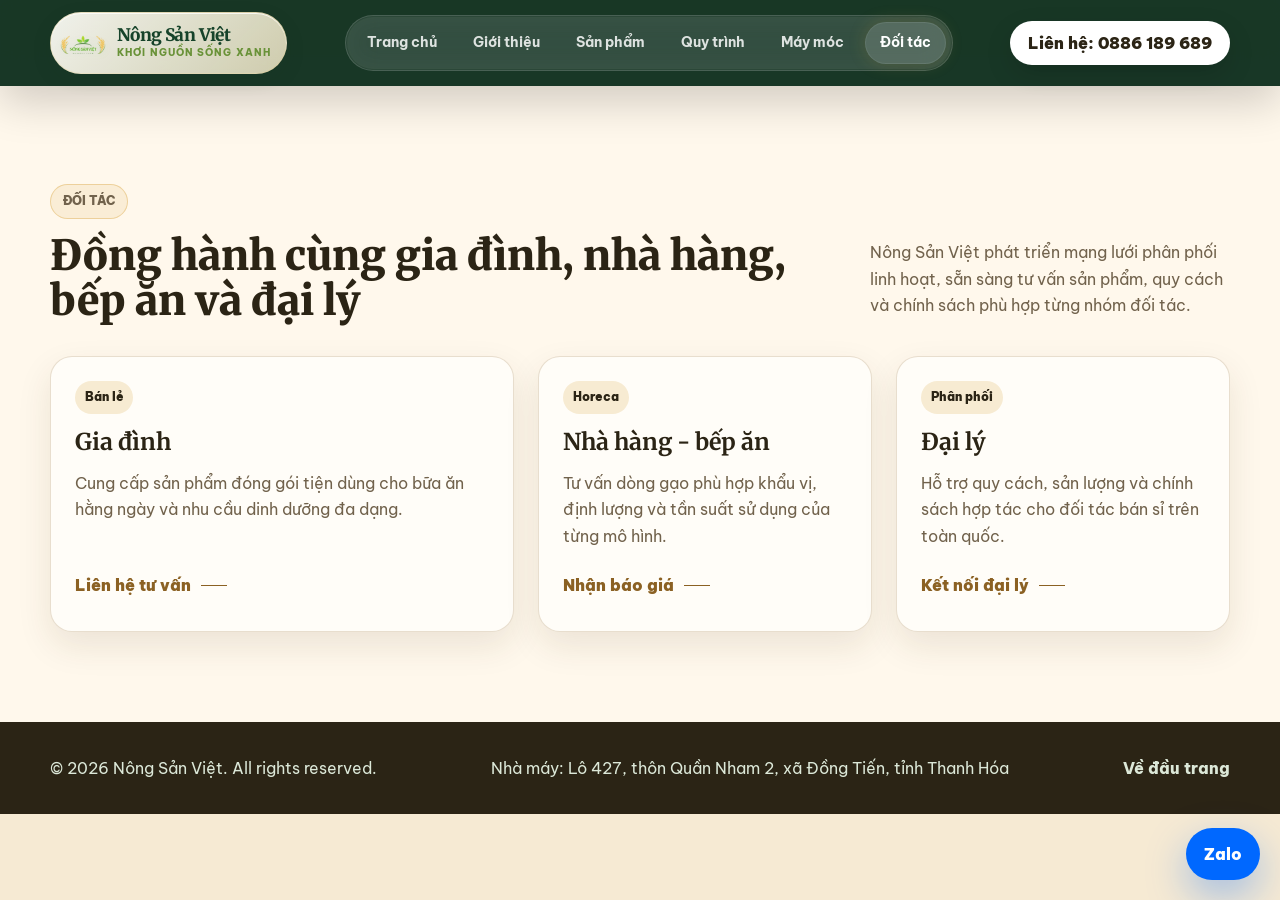
==== commit 94a05990: "ok" ====
--- a/doi-tac/index.html
+++ b/doi-tac/index.html
@@ -68,7 +68,7 @@
 
       <a class="brand" href="../index.html" aria-label="Nông Sản Việt - về trang chủ">
 
-        <img src="../images/logo.svg" alt="Logo Nông Sản Việt">
+        <img src="../images/nong-san-viet-logo.png" alt="Logo Nông Sản Việt">
 
         <span>
 
--- a/styles.css
+++ b/styles.css
@@ -115,7 +115,7 @@
 .brand img {
   width: 52px;
   height: 52px;
-  border-radius: 50%;
+  border-radius: 0;
   border: 1px solid rgba(255, 255, 255, 0.3);
   background: rgba(255, 255, 255, 0.12);
 }
@@ -1095,3 +1095,205 @@
 .hero-product { border-radius:34px; }
 .product-grid { grid-template-columns:1.25fr .9fr .9fr; }
 .about-grid { grid-template-columns:.95fr 1.05fr; }
+
+/* Brand refresh: warm ivory logo chip */
+.site-header .brand {
+  position: relative;
+  padding: 8px 14px 8px 10px;
+  border: 1px solid rgba(244, 209, 116, 0.38);
+  border-radius: 999px;
+  background:
+    radial-gradient(circle at 18% 20%, rgba(255, 255, 255, 0.98), rgba(255, 252, 236, 0.88) 44%, rgba(246, 222, 154, 0.78));
+  box-shadow: 0 14px 36px rgba(63, 43, 13, 0.18), inset 0 1px 0 rgba(255,255,255,0.75);
+  color: #123c25;
+}
+.site-header .brand::after {
+  content: "";
+  position: absolute;
+  inset: 8px 16px auto auto;
+  width: 74px;
+  height: 28px;
+  pointer-events: none;
+  opacity: 0.14;
+  background: repeating-linear-gradient(115deg, #9a7a22 0 2px, transparent 2px 10px);
+  border-radius: 999px;
+}
+.site-header .brand img {
+  width: 64px;
+  height: 64px;
+  object-fit: contain;
+  border: 2px solid rgba(255, 255, 255, 0.95);
+  background: #fffdf1;
+  box-shadow: 0 10px 24px rgba(18, 60, 37, 0.22);
+}
+.site-header .brand strong { color: #143f27; }
+.site-header .brand small { color: #5d8a22; letter-spacing: 0.08em; }
+.site-header.scrolled .brand,
+.site-header.menu-open .brand { transform: translateY(0); }
+@media (max-width: 760px) {
+  .site-header .brand { padding: 6px 10px 6px 7px; }
+  .site-header .brand img { width: 54px; height: 54px; }
+}
+
+/* Logo header refinement: use the original horizontal artwork, no duplicate text/chip. */
+.site-header .brand {
+  min-height: 0;
+  gap: 0;
+  padding: 0;
+  border: 0;
+  border-radius: 0;
+  background: transparent;
+  box-shadow: none;
+  color: inherit;
+}
+.site-header .brand::after {
+  display: none;
+}
+.site-header .brand img {
+  width: clamp(220px, 22vw, 330px);
+  height: auto;
+  max-height: 76px;
+  object-fit: contain;
+  border: 0;
+  border-radius: 0;
+  background: transparent;
+  box-shadow: 0 10px 28px rgba(0, 0, 0, 0.18);
+}
+.site-header .brand span {
+  position: absolute;
+  width: 1px;
+  height: 1px;
+  padding: 0;
+  margin: -1px;
+  overflow: hidden;
+  clip: rect(0, 0, 0, 0);
+  white-space: nowrap;
+  border: 0;
+}
+@media (max-width: 760px) {
+  .site-header .brand img {
+    width: clamp(176px, 58vw, 245px);
+    max-height: 58px;
+  }
+}
+
+/* Header brand final: logo mark + visible name/slogan, clean ivory depth. */
+.site-header .brand {
+  display: inline-flex;
+  align-items: center;
+  gap: 12px;
+  min-height: 64px;
+  padding: 8px 16px 8px 10px;
+  border: 1px solid rgba(230, 203, 126, 0.42);
+  border-radius: 22px;
+  background: linear-gradient(135deg, rgba(255, 253, 244, 0.96), rgba(244, 230, 180, 0.86));
+  box-shadow: 0 12px 32px rgba(38, 32, 14, 0.16), inset 0 1px 0 rgba(255,255,255,0.75);
+  color: #133f27;
+}
+.site-header .brand::after { display: none; }
+.site-header .brand img {
+  width: 58px;
+  height: 58px;
+  max-height: none;
+  object-fit: contain;
+  border: 0;
+  border-radius: 0;
+  background: transparent;
+  box-shadow: none;
+  flex: 0 0 auto;
+}
+.site-header .brand span {
+  position: static;
+  width: auto;
+  height: auto;
+  padding: 0;
+  margin: 0;
+  overflow: visible;
+  clip: auto;
+  white-space: normal;
+  border: 0;
+  display: grid;
+  gap: 2px;
+}
+.site-header .brand strong {
+  color: #143f27;
+  font-family: var(--heading);
+  font-size: clamp(1.18rem, 1.6vw, 1.55rem);
+  line-height: 1;
+  letter-spacing: -0.02em;
+}
+.site-header .brand small {
+  color: #5e8b26;
+  font-size: clamp(0.72rem, 1vw, 0.92rem);
+  font-weight: 800;
+  line-height: 1.1;
+  letter-spacing: 0.08em;
+  text-transform: uppercase;
+}
+@media (max-width: 760px) {
+  .site-header .brand {
+    gap: 9px;
+    min-height: 54px;
+    padding: 7px 11px 7px 8px;
+    border-radius: 18px;
+  }
+  .site-header .brand img {
+    width: 46px;
+    height: 46px;
+  }
+  .site-header .brand strong { font-size: 1.02rem; }
+  .site-header .brand small { font-size: 0.62rem; letter-spacing: 0.055em; }
+}
+
+/* Header brand soft polish: gentler, lighter, less bulky. */
+.site-header .brand {
+  gap: 11px;
+  min-height: 56px;
+  padding: 7px 15px 7px 9px;
+  border: 1px solid rgba(225, 202, 139, 0.34);
+  border-radius: 999px;
+  background:
+    linear-gradient(135deg, rgba(255, 254, 248, 0.94), rgba(249, 239, 205, 0.82));
+  box-shadow:
+    0 8px 22px rgba(42, 34, 15, 0.10),
+    inset 0 1px 0 rgba(255, 255, 255, 0.82);
+  backdrop-filter: blur(10px) saturate(1.05);
+}
+.site-header .brand img {
+  width: 46px;
+  height: 46px;
+  opacity: 0.96;
+  filter: drop-shadow(0 3px 6px rgba(20, 63, 39, 0.10));
+}
+.site-header .brand span { gap: 3px; }
+.site-header .brand strong {
+  color: #16432a;
+  font-size: clamp(1.06rem, 1.35vw, 1.36rem);
+  line-height: 1.02;
+  letter-spacing: -0.035em;
+  font-weight: 800;
+}
+.site-header .brand small {
+  color: #699238;
+  font-size: clamp(0.64rem, 0.82vw, 0.78rem);
+  line-height: 1;
+  letter-spacing: 0.105em;
+  font-weight: 800;
+}
+.site-header.scrolled .brand,
+.site-header.menu-open .brand {
+  box-shadow: 0 7px 20px rgba(10, 38, 23, 0.12), inset 0 1px 0 rgba(255,255,255,0.8);
+}
+@media (max-width: 760px) {
+  .site-header .brand {
+    gap: 8px;
+    min-height: 48px;
+    padding: 6px 10px 6px 7px;
+  }
+  .site-header .brand img {
+    width: 38px;
+    height: 38px;
+  }
+  .site-header .brand strong { font-size: 0.94rem; }
+  .site-header .brand small { font-size: 0.55rem; letter-spacing: 0.075em; }
+}
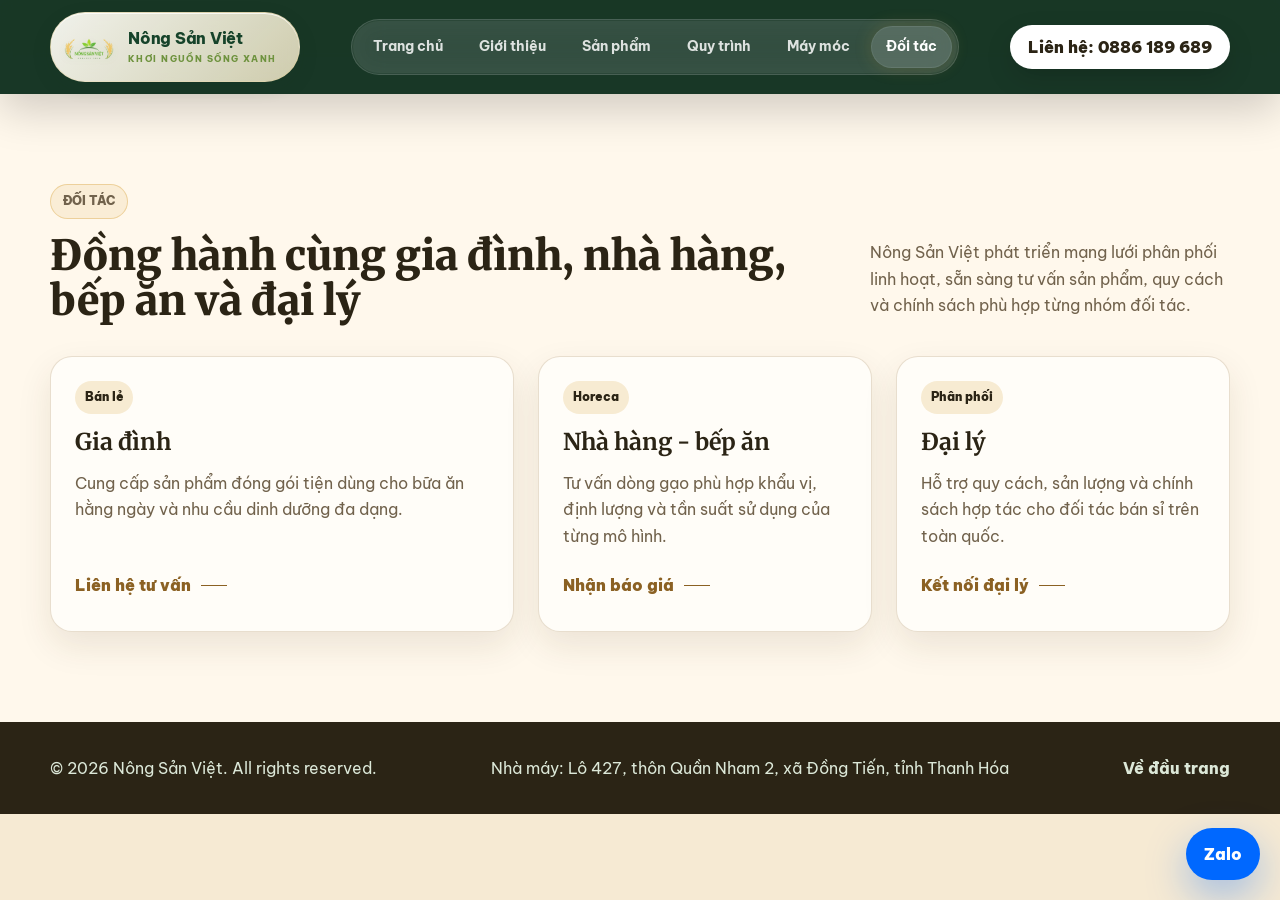
==== commit 80f2c02e: "ok" ====
--- a/doi-tac/index.html
+++ b/doi-tac/index.html
@@ -81,13 +81,10 @@
       </a>
 
       <button class="nav-toggle" id="navToggle" type="button" aria-label="Mở menu" aria-controls="navLinks" aria-expanded="false">
-
-        <span></span>
-
-        <span></span>
-
-        <span></span>
-
+        <svg class="nav-toggle-icon" viewBox="0 0 24 24" aria-hidden="true" focusable="false">
+          <path class="icon-menu" d="M4 7h16M4 12h16M4 17h16" />
+          <path class="icon-close" d="M6 6l12 12M18 6L6 18" />
+        </svg>
       </button>
 
       <div class="nav-links" id="navLinks">
--- a/styles.css
+++ b/styles.css
@@ -1297,3 +1297,178 @@
   .site-header .brand strong { font-size: 0.94rem; }
   .site-header .brand small { font-size: 0.55rem; letter-spacing: 0.075em; }
 }
+
+/* Header brand readability: airier text, calmer hierarchy. */
+.site-header .brand {
+  gap: 14px;
+  padding: 9px 22px 9px 13px;
+  min-height: 64px;
+}
+.site-header .brand img {
+  width: 50px;
+  height: 50px;
+}
+.site-header .brand span {
+  gap: 7px;
+}
+.site-header .brand strong {
+  font-family: "Be Vietnam Pro", sans-serif;
+  font-size: clamp(1rem, 1.18vw, 1.22rem);
+  font-weight: 750;
+  line-height: 1.08;
+  letter-spacing: -0.015em;
+}
+.site-header .brand small {
+  font-size: clamp(0.56rem, 0.68vw, 0.66rem);
+  font-weight: 750;
+  line-height: 1.05;
+  letter-spacing: 0.16em;
+  color: #6f933f;
+}
+@media (max-width: 760px) {
+  .site-header .brand {
+    gap: 9px;
+    padding: 7px 12px 7px 8px;
+    min-height: 50px;
+  }
+  .site-header .brand img {
+    width: 38px;
+    height: 38px;
+  }
+  .site-header .brand span { gap: 5px; }
+  .site-header .brand strong { font-size: 0.9rem; letter-spacing: -0.01em; }
+  .site-header .brand small { font-size: 0.48rem; letter-spacing: 0.12em; }
+}
+
+/* Mobile UX final layer: max-width only; desktop untouched. */
+@media (max-width: 920px) {
+  html { scroll-padding-top: 84px; }
+  body { min-width: 0; }
+  .site-header {
+    padding: 10px 0;
+    background: rgba(43, 36, 21, 0.92);
+    backdrop-filter: blur(16px) saturate(1.1);
+  }
+  .site-header.scrolled,
+  .site-header.menu-open { padding: 8px 0; }
+  .nav-shell { gap: 10px; }
+  .nav-toggle {
+    display: inline-flex;
+    align-items: center;
+    justify-content: center;
+    flex: 0 0 48px;
+    touch-action: manipulation;
+  }
+  .nav-toggle span { margin-left: auto; margin-right: auto; }
+  .nav-links {
+    left: 14px;
+    right: 14px;
+    top: calc(100% + 10px);
+    max-height: min(0px, calc(100dvh - 92px));
+    overflow-y: auto;
+    overscroll-behavior: contain;
+    -webkit-overflow-scrolling: touch;
+  }
+  .nav-links.open { max-height: calc(100dvh - 92px); }
+  .nav-link,
+  .btn,
+  .text-link,
+  .floating-contact,
+  .nav-phone { touch-action: manipulation; }
+  .nav-link { min-height: 48px; padding: 0 16px; }
+  .hero-grid,
+  .about-grid,
+  .contact-grid,
+  .split-heading,
+  .product-detail-grid,
+  .related-grid { grid-template-columns: 1fr; }
+  .product-grid { grid-template-columns: repeat(2, minmax(0, 1fr)); }
+  .hero-product { max-width: 520px; }
+}
+
+@media (max-width: 760px) {
+  .site-header .brand {
+    max-width: calc(100vw - 88px);
+    gap: 8px;
+    padding: 6px 10px 6px 7px;
+    min-height: 48px;
+  }
+  .site-header .brand img {
+    width: 38px;
+    height: 38px;
+  }
+  .site-header .brand span { min-width: 0; }
+  .site-header .brand strong,
+  .site-header .brand small {
+    overflow: hidden;
+    text-overflow: ellipsis;
+    white-space: nowrap;
+  }
+  .site-header .brand strong { font-size: clamp(0.82rem, 3.5vw, 0.94rem); }
+  .site-header .brand small { font-size: clamp(0.42rem, 2.2vw, 0.5rem); letter-spacing: 0.08em; }
+}
+
+@media (max-width: 680px) {
+  :root { --radius: 16px; }
+  .container { width: min(100% - 28px, var(--container)); }
+  .section { padding: 56px 0; }
+  .hero {
+    min-height: 78dvh;
+    padding: 96px 0 42px;
+    background-position: 58% center;
+  }
+  .hero-shade {
+    background: linear-gradient(180deg, rgba(43,36,21,.88), rgba(94,66,28,.68) 58%, rgba(94,66,28,.42));
+  }
+  .hero h1 { font-size: clamp(2rem, 11vw, 2.6rem); line-height: 1.1; }
+  .route-hero h1,
+  .product-detail-copy h1 { font-size: clamp(2rem, 10vw, 2.75rem); }
+  .hero-lead,
+  .route-hero p,
+  .product-detail-copy .hero-lead { font-size: 1rem; line-height: 1.65; }
+  .eyebrow { line-height: 1.4; }
+  .hero-actions,
+  .contact-actions { display: grid; grid-template-columns: 1fr; gap: 12px; }
+  .btn {
+    width: 100%;
+    min-height: 48px;
+    justify-content: center;
+    text-align: center;
+    padding: 0 18px;
+  }
+  .hero-product { display: none; }
+  .section-heading h2,
+  .about-copy h2,
+  .contact-copy h2 { font-size: clamp(1.72rem, 8vw, 2.05rem); line-height: 1.18; }
+  .product-grid,
+  .partner-grid,
+  .value-grid { grid-template-columns: 1fr; gap: 16px; }
+  .product-card,
+  .cook-card,
+  .contact-form,
+  .feature-list li { border-radius: var(--radius); }
+  .product-body,
+  .cook-card,
+  .contact-form { padding: 22px; }
+  .chip-row { gap: 8px; }
+  .chip-row span { min-height: 34px; display: inline-flex; align-items: center; }
+  .process-list div { grid-template-columns: 44px 1fr; gap: 12px; padding: 16px; }
+  .process-list span { width: 38px; height: 38px; }
+  .contact-list div { grid-template-columns: 1fr; gap: 6px; }
+  .form-row { grid-template-columns: 1fr; }
+  input,
+  textarea { min-height: 48px; font-size: 16px; }
+  .related-card { grid-template-columns: 92px 1fr; gap: 12px; }
+  .related-card img { width: 92px; height: 78px; }
+  .footer-row { align-items: flex-start; flex-direction: column; gap: 12px; }
+  .floating-contact { right: 14px; bottom: 14px; min-height: 48px; min-width: 72px; padding: 0 16px; }
+}
+
+@media (max-width: 380px) {
+  .container { width: min(100% - 22px, var(--container)); }
+  .site-header .brand small { display: none; }
+  .site-header .brand { max-width: calc(100vw - 82px); }
+  .hero h1 { font-size: 2rem; }
+  .related-card { grid-template-columns: 1fr; }
+  .related-card img { width: 100%; height: auto; aspect-ratio: 4 / 3; }
+}
